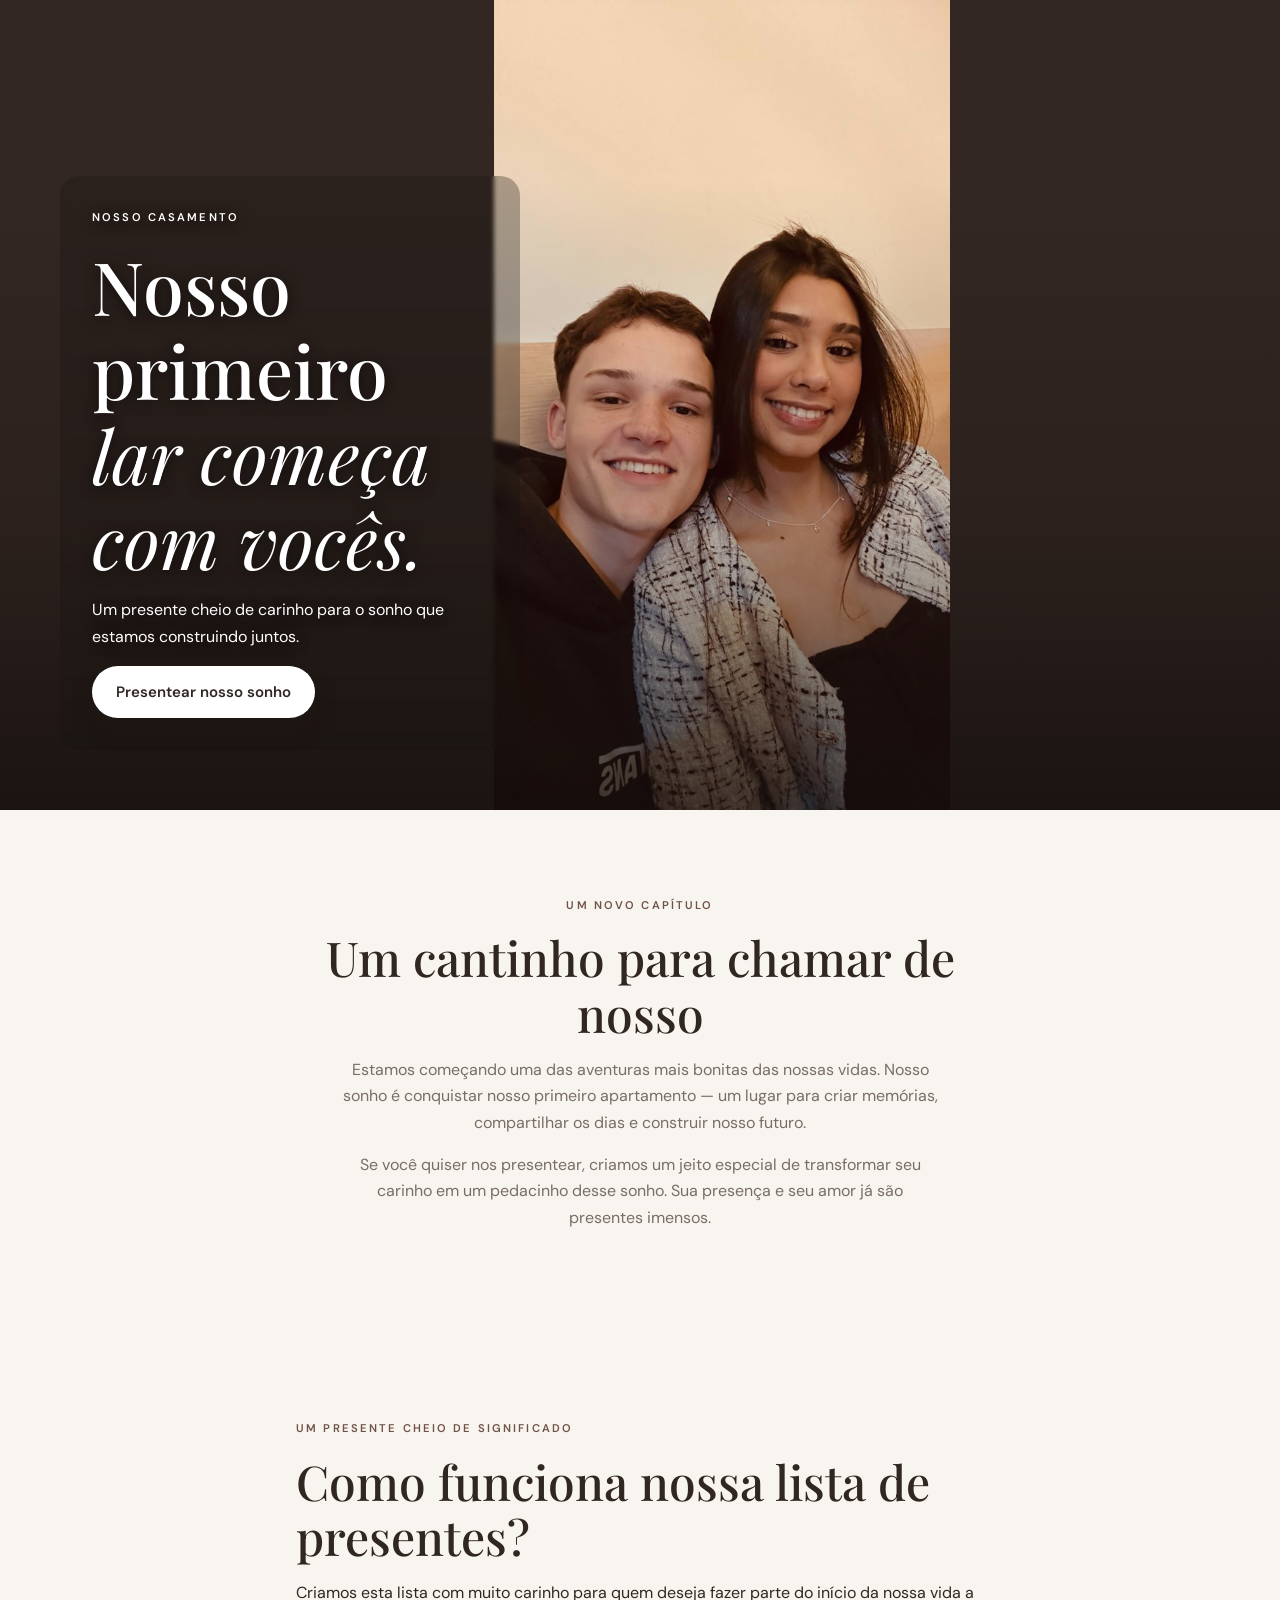
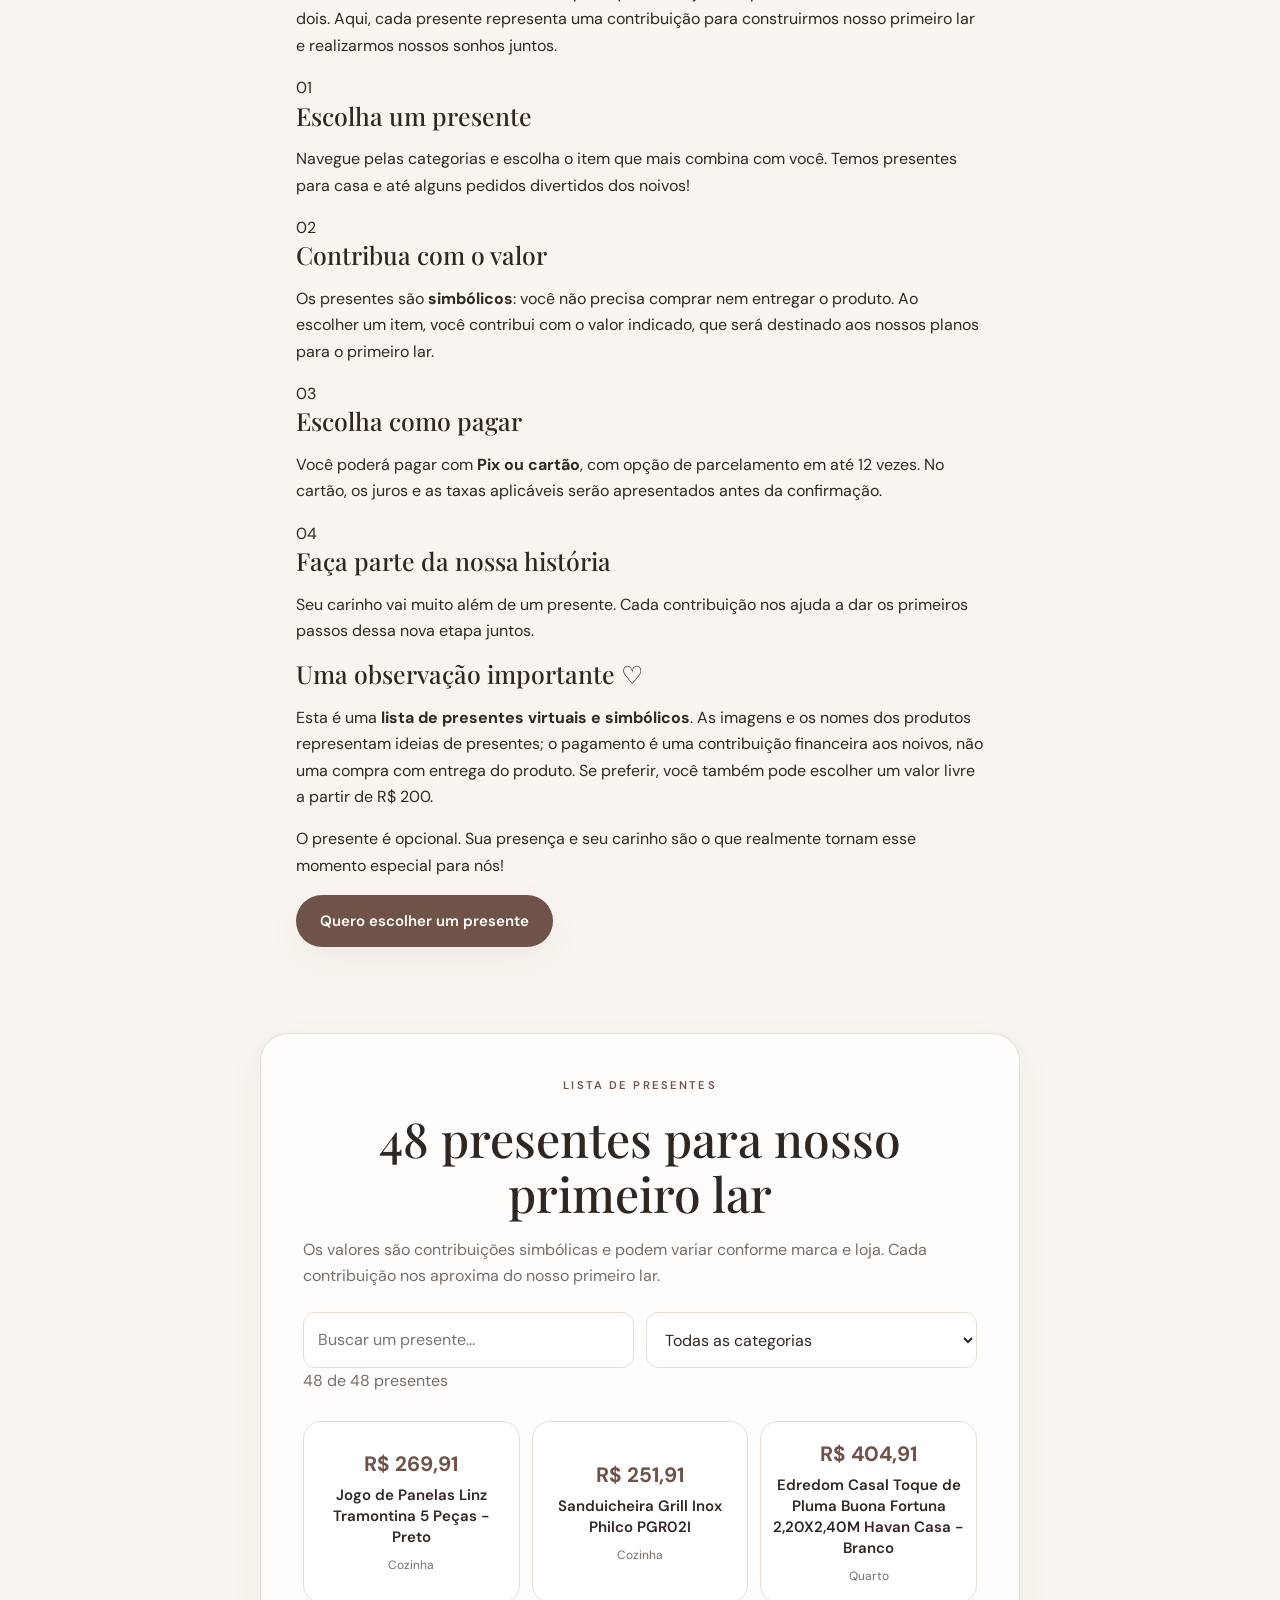
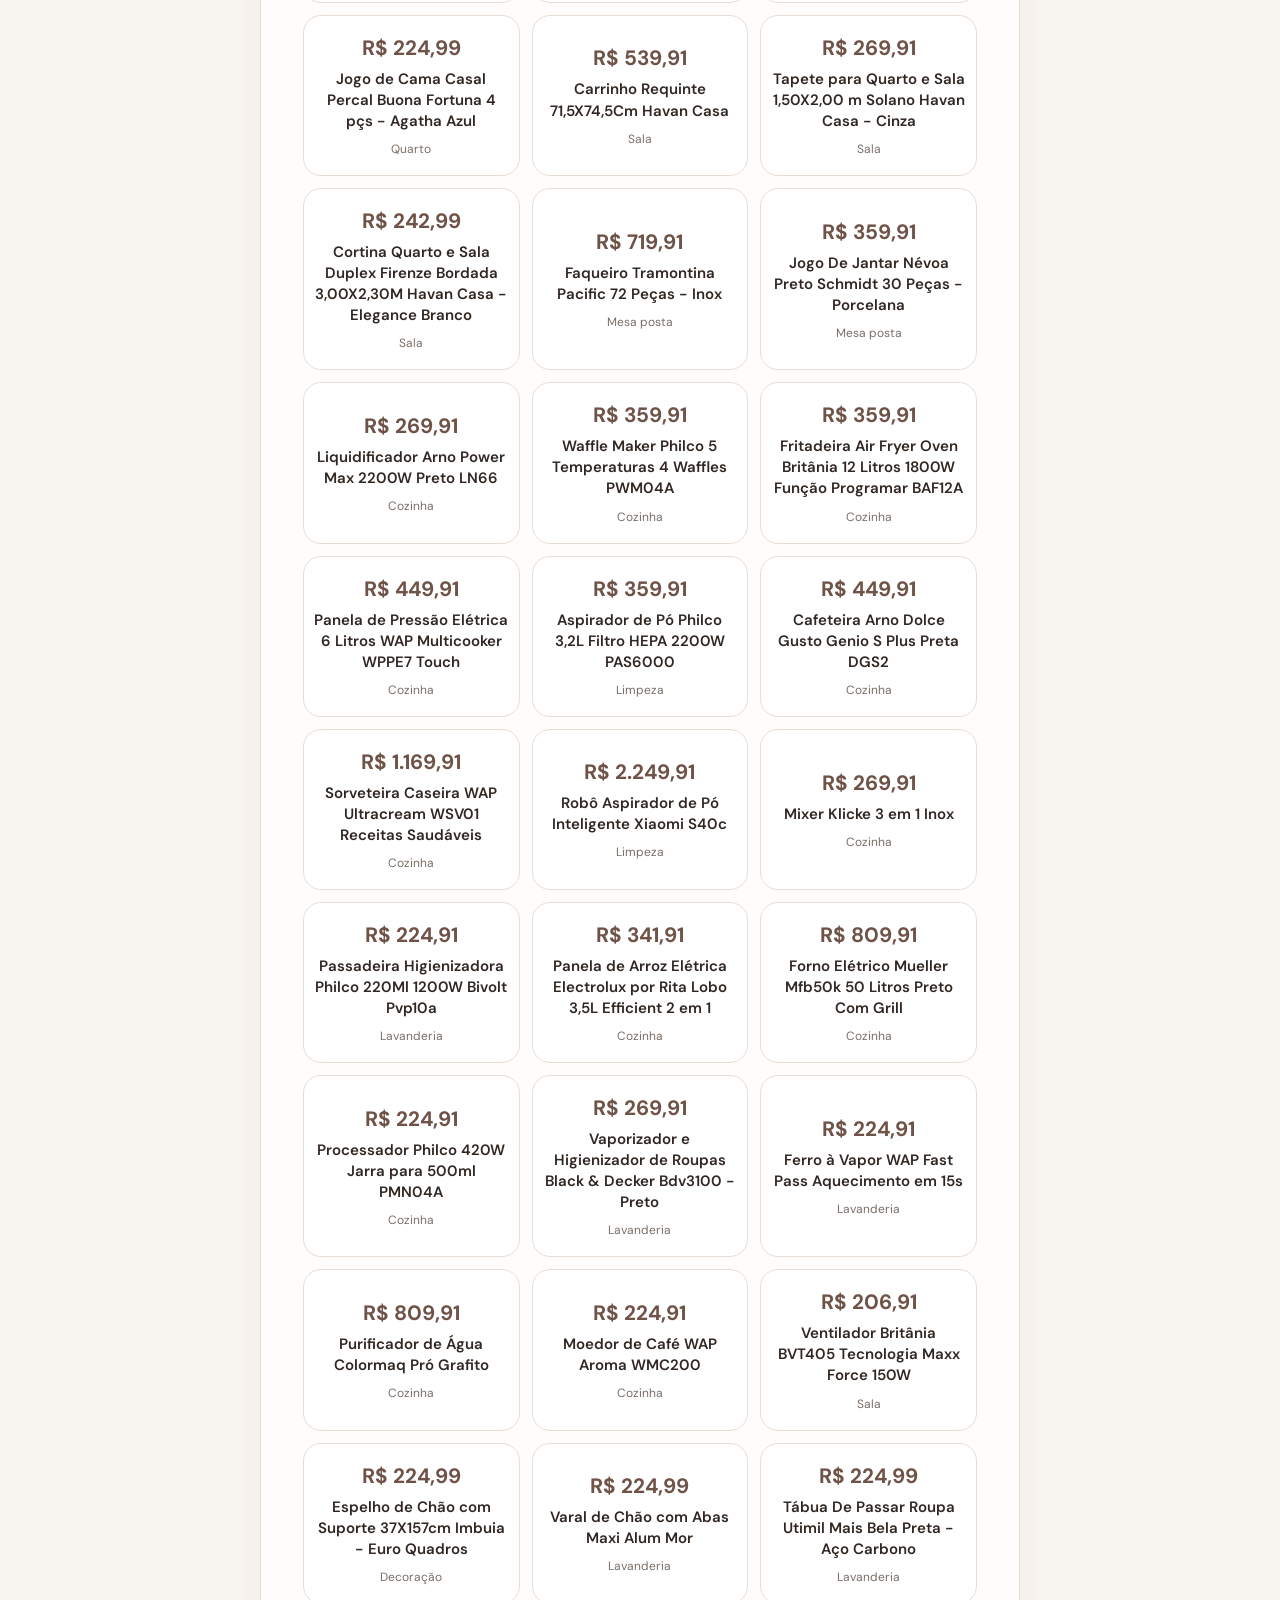
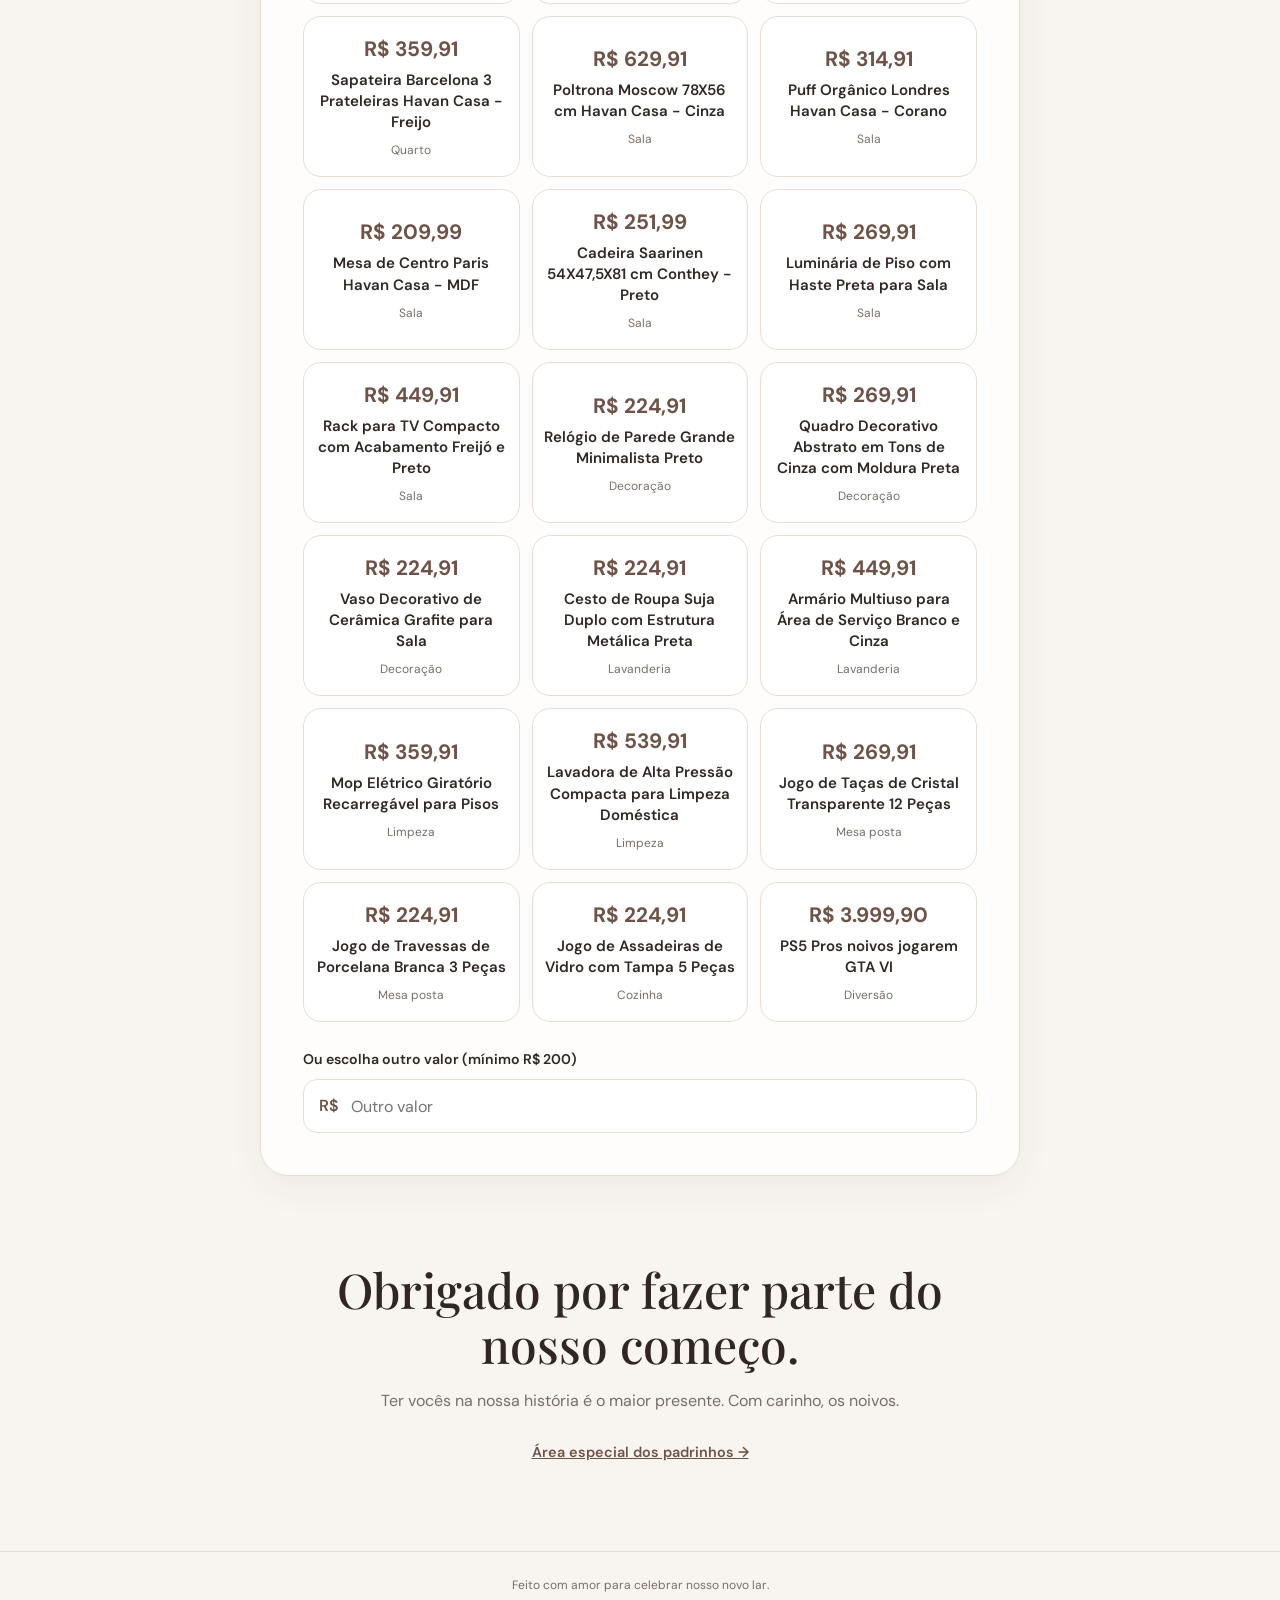
==== index.html @ 705f9b80 "Adicionar informativo explicativo e presente PS5 GTA VI" ====
<!doctype html>
<html lang="pt-BR"><head><meta charset="utf-8"><meta name="viewport" content="width=device-width,initial-scale=1"><meta name="theme-color" content="#f8f4ef"><title>Nosso primeiro lar</title><link rel="stylesheet" href="style.css?v=informativo-20261121"></head>
<body data-kind="geral">
<header class="hero"><div class="hero-photo" aria-hidden="true"></div><div class="hero-content"><p class="eyebrow">NOSSO CASAMENTO</p><h1>Nosso primeiro<br><em>lar começa com vocês.</em></h1><p>Um presente cheio de carinho para o sonho que estamos construindo juntos.</p><a class="button" href="#presentear">Presentear nosso sonho</a></div></header>
<main><section class="story section"><p class="eyebrow">UM NOVO CAPÍTULO</p><h2>Um cantinho para chamar de nosso</h2><p>Estamos começando uma das aventuras mais bonitas das nossas vidas. Nosso sonho é conquistar nosso primeiro apartamento — um lugar para criar memórias, compartilhar os dias e construir nosso futuro.</p><p>Se você quiser nos presentear, criamos um jeito especial de transformar seu carinho em um pedacinho desse sonho. Sua presença e seu amor já são presentes imensos.</p></section>
<section id="como-funciona" class="section how-section" aria-labelledby="how-title"><p class="eyebrow">UM PRESENTE CHEIO DE SIGNIFICADO</p><h2 id="how-title">Como funciona nossa lista de presentes?</h2><p class="how-lead">Criamos esta lista com muito carinho para quem deseja fazer parte do início da nossa vida a dois. Aqui, cada presente representa uma contribuição para construirmos nosso primeiro lar e realizarmos nossos sonhos juntos.</p><div class="how-steps"><article class="how-step"><span class="how-number">01</span><h3>Escolha um presente</h3><p>Navegue pelas categorias e escolha o item que mais combina com você. Temos presentes para casa e até alguns pedidos divertidos dos noivos!</p></article><article class="how-step"><span class="how-number">02</span><h3>Contribua com o valor</h3><p>Os presentes são <strong>simbólicos</strong>: você não precisa comprar nem entregar o produto. Ao escolher um item, você contribui com o valor indicado, que será destinado aos nossos planos para o primeiro lar.</p></article><article class="how-step"><span class="how-number">03</span><h3>Escolha como pagar</h3><p>Você poderá pagar com <strong>Pix ou cartão</strong>, com opção de parcelamento em até 12 vezes. No cartão, os juros e as taxas aplicáveis serão apresentados antes da confirmação.</p></article><article class="how-step"><span class="how-number">04</span><h3>Faça parte da nossa história</h3><p>Seu carinho vai muito além de um presente. Cada contribuição nos ajuda a dar os primeiros passos dessa nova etapa juntos.</p></article></div><div class="how-note"><h3>Uma observação importante ♡</h3><p>Esta é uma <strong>lista de presentes virtuais e simbólicos</strong>. As imagens e os nomes dos produtos representam ideias de presentes; o pagamento é uma contribuição financeira aos noivos, não uma compra com entrega do produto. Se preferir, você também pode escolher um valor livre a partir de R$ 200.</p><p>O presente é opcional. Sua presença e seu carinho são o que realmente tornam esse momento especial para nós!</p></div><a class="button" href="#presentear">Quero escolher um presente</a></section>
<section id="presentear" class="section gift-section"><p class="eyebrow">LISTA DE PRESENTES</p><h2>48 presentes para nosso primeiro lar</h2><p class="muted">Os valores são contribuições simbólicas e podem variar conforme marca e loja. Cada contribuição nos aproxima do nosso primeiro lar.</p><div class="gift-tools"><input id="gift-search" type="search" placeholder="Buscar um presente..." aria-label="Buscar presentes"><select id="gift-category" aria-label="Filtrar categoria"><option value="">Todas as categorias</option></select></div><p id="gift-count" class="muted"></p><div id="gift-options" class="gift-grid"></div><label class="field-label" for="custom-amount">Ou escolha outro valor (mínimo R$ 200)</label><div class="money-input"><span>R$</span><input id="custom-amount" type="number" min="200" max="100000" step="1" placeholder="Outro valor" inputmode="decimal"></div>
<div id="checkout" class="checkout hidden" tabindex="-1">
<p class="eyebrow">UM CARINHO QUE VIRA LAR</p>
<h3>Que alegria ter você com a gente!</h3>
<p>Este presente é um gesto cheio de significado para o nosso primeiro lar. Escolha a forma de pagamento que for melhor para você, com carinho e sem obrigação.</p>
<div class="checkout-summary"><span id="checkout-name">Presente escolhido</span><strong id="checkout-price"></strong></div>
<p class="field-label">Como prefere presentear?</p>
<div class="payment-choices"><button id="choose-pix" type="button" class="button">Pagar com Pix</button><button id="choose-card" type="button" class="button secondary">Cartão em até 12x</button></div>
<p class="small muted" style="margin-top:12px">Pagamento protegido pela InfinitePay. No cartão, os juros e as taxas de parcelamento ficam a cargo do convidado e são informados antes da confirmação.</p>
<p id="checkout-notice" class="error" role="status" aria-live="polite"></p>
</div></section>
<section class="closing section"><h2>Obrigado por fazer parte do nosso começo.</h2><p>Ter vocês na nossa história é o maior presente. Com carinho, os noivos.</p><a href="padrinhos.html" class="text-link">Área especial dos padrinhos →</a></section></main><footer>Feito com amor para celebrar nosso novo lar.</footer><script src="config.js"></script><script src="presentes.js?v=lista48-ps5-20261121"></script><script src="checkout-main.js?v=3"></script></body></html>
---- style.css ----
@import url('https://fonts.googleapis.com/css2?family=DM+Sans:wght@400;500;600&family=Playfair+Display:ital,wght@0,400;0,500;0,600;1,400;1,500&display=swap');
:root{--cream:#f8f4ef;--paper:#fffdfb;--beige:#e9ddd1;--rose:#c59b96;--brown:#705348;--ink:#302722;--muted:#786e67;--line:#e7ddd5;--shadow:0 12px 36px #4b33200d}*{box-sizing:border-box}html{scroll-behavior:smooth}body{margin:0;background:var(--cream);color:var(--ink);font-family:'DM Sans',sans-serif;line-height:1.65}h1,h2,h3{font-family:'Playfair Display',serif;font-weight:500;line-height:1.15;margin:0 0 16px}h1{font-size:clamp(2.6rem,11vw,4.6rem)}h1 em{color:var(--brown);font-weight:400}h2{font-size:clamp(2rem,8vw,3rem)}h3{font-size:1.55rem}p{margin:0 0 16px}.hero{min-height:92svh;position:relative;display:flex;align-items:flex-end;padding:34px 24px 54px;overflow:hidden;background:linear-gradient(180deg,#5d4a3c18 0%,#3c2c248c 100%),url('casal.jpeg?v=2427bed98a74') center/cover no-repeat}.hero-photo{position:absolute;inset:0;background:linear-gradient(0deg,#f8f4ef 0%,#f8f4ef00 56%);pointer-events:none}.hero-content{position:relative;max-width:650px;margin:auto 0 0;z-index:1}.hero-content>p:not(.eyebrow){max-width:420px;color:#54483f}.eyebrow{font-size:.7rem;letter-spacing:.19em;font-weight:600;color:var(--brown);margin-bottom:16px}.button{display:inline-flex;align-items:center;justify-content:center;border:0;border-radius:999px;background:var(--brown);color:white;text-decoration:none;font:600 .94rem 'DM Sans',sans-serif;padding:15px 24px;min-height:52px;cursor:pointer;box-shadow:var(--shadow);transition:transform .18s,opacity .18s}.button:active{transform:scale(.98)}.button.secondary{background:var(--beige);color:var(--ink)}.button.full{width:100%;margin-top:12px}.section{padding:62px 24px;max-width:760px;margin:0 auto}.story{text-align:center}.story p:not(.eyebrow){color:var(--muted);max-width:600px;margin:0 auto 16px}.gift-section{background:var(--paper);border:1px solid var(--line);border-radius:28px;margin:0 14px;padding:32px 20px;box-shadow:var(--shadow)}.gift-section h2,.gift-section>.eyebrow{text-align:center}.muted{color:var(--muted)}.gift-grid{display:grid;grid-template-columns:repeat(2,minmax(0,1fr));gap:12px;margin:26px 0}.gift-option{border:1px solid var(--line);background:#fff;border-radius:18px;padding:18px 10px;text-align:center;cursor:pointer;min-height:104px;color:var(--ink);font-family:inherit}.gift-option strong{display:block;font-size:1.3rem;color:var(--brown)}.gift-option span{font-size:.75rem;color:var(--muted)}.gift-option.selected{border:2px solid var(--brown);background:#f6eee8;box-shadow:0 0 0 3px #70534812}.field-label{display:block;font-size:.88rem;font-weight:600;margin:18px 0 8px}.money-input{display:flex;align-items:center;gap:10px;border:1px solid var(--line);background:#fff;border-radius:14px;padding:0 15px;height:54px}.money-input span{color:var(--brown);font-weight:600}.money-input input{border:0;outline:0;width:100%;font:1rem 'DM Sans';background:transparent;color:var(--ink)}input,textarea{font:inherit}.form-grid{margin-top:14px}.form-grid input,.form-grid textarea{display:block;width:100%;margin-top:8px;padding:14px;border:1px solid var(--line);border-radius:13px;background:#fff;color:var(--ink);font:400 .95rem 'DM Sans';resize:vertical}.error{color:#a33;margin-top:8px}.pix-panel{margin-top:24px;padding:22px 16px;border-radius:20px;background:var(--cream);text-align:center;border:1px solid var(--line)}.pix-panel textarea{width:100%;padding:12px;border:1px solid var(--line);border-radius:10px;background:white;font-size:.75rem;word-break:break-all}.qr{display:flex;justify-content:center;margin:18px auto;background:white;padding:12px;width:max-content;max-width:100%;border-radius:12px}.qr img,.qr canvas{max-width:100%;height:auto}.small{font-size:.78rem}.text-button,.text-link{border:0;background:none;color:var(--brown);text-decoration:underline;font:600 .9rem 'DM Sans';cursor:pointer;display:inline-block;margin-top:12px}.closing{text-align:center}.closing p{color:var(--muted)}footer{text-align:center;padding:24px;color:var(--muted);font-size:.75rem;border-top:1px solid var(--line)}.hidden{display:none!important}.godparents{background-image:linear-gradient(180deg,#5d4a3c18 0%,#3c2c248c 100%),url('casal.jpeg?v=2427bed98a74')}.admin-body{min-height:100vh}.admin-wrap{max-width:760px;margin:auto;padding:28px 20px}.admin-wrap h1{font-size:2.6rem}.admin-stats{display:grid;grid-template-columns:1fr 1fr;gap:12px;margin:24px 0}.admin-stats article{background:white;border:1px solid var(--line);border-radius:16px;padding:18px}.admin-stats span{display:block;font-size:.8rem;color:var(--muted)}.admin-stats strong{font-size:1.4rem}.records{margin-top:24px}.record{background:white;border:1px solid var(--line);padding:16px;border-radius:14px;margin-bottom:10px}.record strong{display:block}.danger{background:#9b4d48}.admin-wrap .button{margin:4px 0}@media(min-width:700px){.hero{min-height:720px;padding:60px}.section{padding:86px 36px}.gift-section{margin:0 auto;padding:42px}.gift-grid{grid-template-columns:repeat(3,minmax(0,1fr))}}
.gift-tools{display:grid;grid-template-columns:1fr 1fr;gap:12px;margin-top:22px}.gift-tools input,.gift-tools select{width:100%;min-width:0;padding:14px;border:1px solid var(--line);border-radius:12px;background:#fff;color:var(--ink);font:inherit}.gift-option .gift-name{font-weight:600;font-size:.94rem;line-height:1.4;display:block;color:var(--ink);margin:8px 0}.gift-option .gift-category{font-size:.75rem;color:var(--muted)}@media(max-width:520px){.gift-tools{grid-template-columns:1fr}}

.checkout{margin:28px 0;padding:26px 20px;border:1px solid var(--line);border-radius:22px;background:linear-gradient(145deg,#f8f1ea,#fffdfb);box-shadow:var(--shadow);scroll-margin-top:20px}.checkout h3{margin-bottom:12px}.checkout>p:not(.eyebrow){color:var(--muted)}.checkout-summary{display:flex;justify-content:space-between;align-items:center;gap:14px;background:#fff;padding:16px;border:1px solid var(--line);border-radius:14px;margin:18px 0}.checkout-summary span{font-weight:600}.checkout-summary strong{color:var(--brown);white-space:nowrap;font-size:1.25rem}.payment-choices{display:grid;grid-template-columns:1fr 1fr;gap:10px}.payment-choices .button{padding:12px 10px;font-size:.85rem}.checkout .field-label{margin-top:12px}@media(max-width:480px){.payment-choices{grid-template-columns:1fr}.checkout-summary{align-items:flex-start;flex-direction:column;gap:4px}}

.hero{background-image:linear-gradient(90deg,rgba(20,15,12,.80),rgba(20,15,12,.38)),url('casal.jpeg?v=2427bed98a74')}.hero .hero-content{background:rgba(20,15,12,.38);padding:24px;border-radius:20px}.hero .hero-content h1,.hero .hero-content h1 em,.hero .hero-content .eyebrow,.hero .hero-content>p{color:white!important;text-shadow:0 2px 12px rgba(0,0,0,.7)}.hero .hero-content .button{background:#fff;color:#302722}.gift-option.fun-gift{background:#fff7ed;border:1px dashed #aa8068}

/* Foto atualizada: enquadramento responsivo, com texto sempre legível */
.hero{background-image:linear-gradient(90deg,rgba(24,18,16,.72) 0%,rgba(24,18,16,.40) 58%,rgba(24,18,16,.18) 100%),url('casal.jpeg?v=2427bed98a74');background-position:center center,center 38%;background-size:cover;min-height:min(92svh,900px)}
.hero .hero-content{max-width:620px;background:rgba(26,20,17,.30);padding:clamp(18px,3vw,32px);border-radius:20px;backdrop-filter:blur(2px);-webkit-backdrop-filter:blur(2px)}
.hero .hero-content h1,.hero .hero-content h1 em,.hero .hero-content .eyebrow,.hero .hero-content>p{color:#fff!important;text-shadow:0 2px 14px rgba(0,0,0,.65)}
@media(max-width:700px){.hero{min-height:85svh;background-image:linear-gradient(0deg,rgba(20,15,13,.88) 0%,rgba(20,15,13,.43) 48%,rgba(20,15,13,.12) 100%),url('casal.jpeg?v=2427bed98a74');background-position:center center,center 30%;padding:24px 18px 38px}.hero .hero-content{padding:18px;background:rgba(20,15,13,.26)}.hero h1{font-size:clamp(2.25rem,10vw,3.6rem)}}
@media(prefers-reduced-motion:reduce){html{scroll-behavior:auto}}

/* Enquadramento otimizado para retrato vertical 720x1280 */
.hero{background-image:linear-gradient(90deg,rgba(20,15,13,.76),rgba(20,15,13,.13)),url('casal.jpeg?v=foto-nova-20261024');background-position:center,50% 38%;background-size:cover;background-repeat:no-repeat}
.hero .hero-content{max-width:590px}
@media(min-width:950px){.hero{background-position:center,50% 34%;min-height:780px}}
@media(max-width:699px){.hero{background-image:linear-gradient(to top,rgba(17,13,11,.86) 0%,rgba(17,13,11,.3) 52%,rgba(17,13,11,.04) 100%),url('casal.jpeg?v=foto-nova-20261024');background-position:center,50% 38%;min-height:92svh;align-items:flex-end}.hero .hero-content{margin-bottom:0;background:rgba(20,15,13,.12)}}

/* Sem zoom: mostrar a foto inteira, preservando o casal no centro. */
.hero{position:relative;isolation:isolate;background:#352824!important;min-height:min(90svh,860px)}
.hero::before{content:"";position:absolute;inset:0;background-image:url('casal.jpeg?v=retrato-sem-zoom-2');background-repeat:no-repeat;background-size:contain;background-position:center center;z-index:0}
.hero .hero-photo{z-index:1;background:linear-gradient(0deg,rgba(20,14,12,.78) 0%,rgba(20,14,12,.28) 36%,rgba(20,14,12,.04) 78%)}
.hero .hero-content{z-index:2;position:relative}
@media(min-width:900px){.hero .hero-content{margin:0 auto 0 0;max-width:460px}.hero::before{background-position:60% center}}
@media(max-width:699px){.hero{min-height:88svh;padding-bottom:30px}.hero::before{background-size:contain;background-position:center center}.hero .hero-content{max-width:100%}}

/* Prioridade: acesso pelo celular, sem ampliar a foto vertical */
@media(max-width:699px){
  .hero{min-height:100svh;padding:20px 16px max(30px,env(safe-area-inset-bottom));align-items:flex-end}
  .hero::before{background-size:contain;background-position:center center}
  .hero .hero-content{width:100%;padding:18px 16px;max-width:100%;background:rgba(24,17,15,.48);backdrop-filter:blur(2px);-webkit-backdrop-filter:blur(2px)}
  .hero h1{font-size:clamp(2.1rem,9vw,3.15rem);line-height:1.12}
  .hero .button{width:100%;min-height:54px}
  .gift-section{margin:0 10px;padding:28px 14px;border-radius:20px}
  .gift-grid{gap:10px}
  .gift-option{min-height:112px;padding:16px 9px}
  .gift-option strong{font-size:1.12rem}
  .gift-tools input,.gift-tools select,.form-grid input,.form-grid textarea{font-size:16px}
  .payment-choices .button,.button.full{min-height:54px}
  .checkout{padding:22px 16px}
}

/* Ajuste fino da foto no celular: subir o retrato sem ampliar. */
@media(max-width:699px){.hero::before{background-position:center calc(50% - 65px)}}
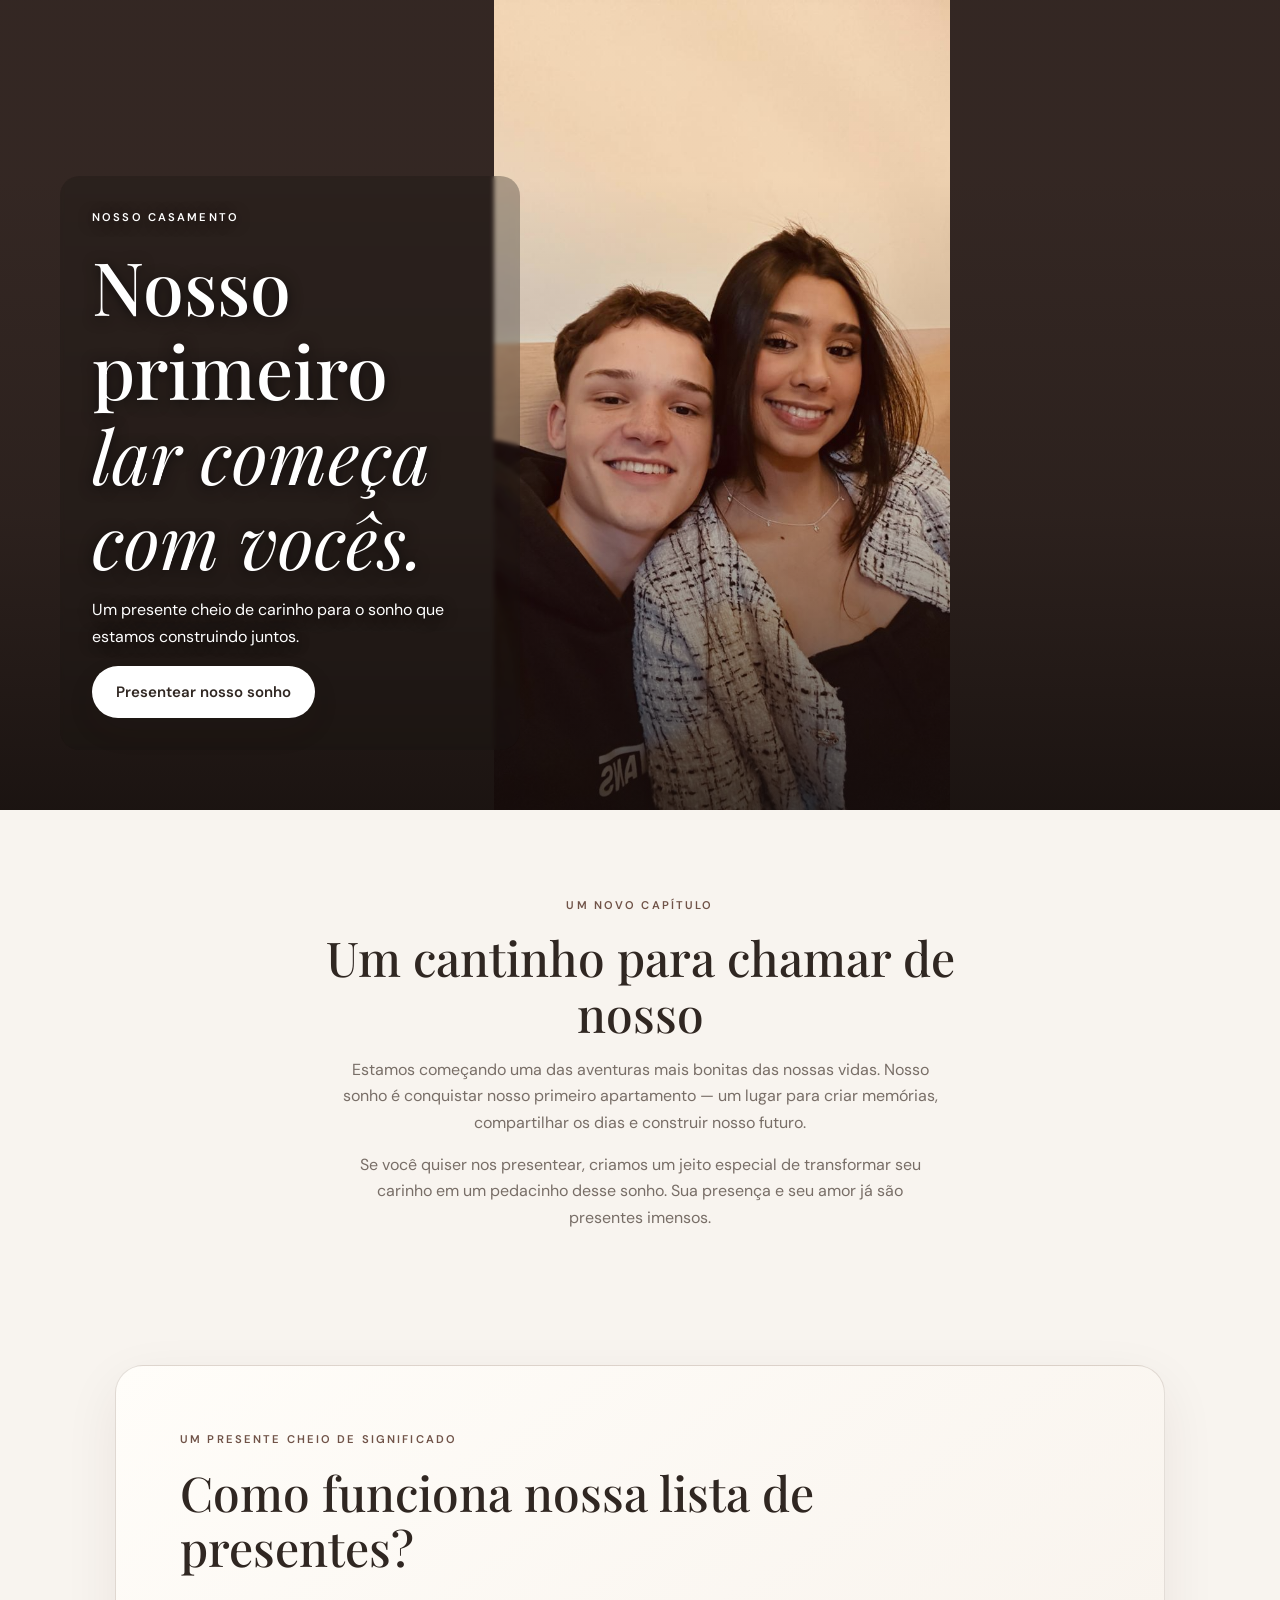
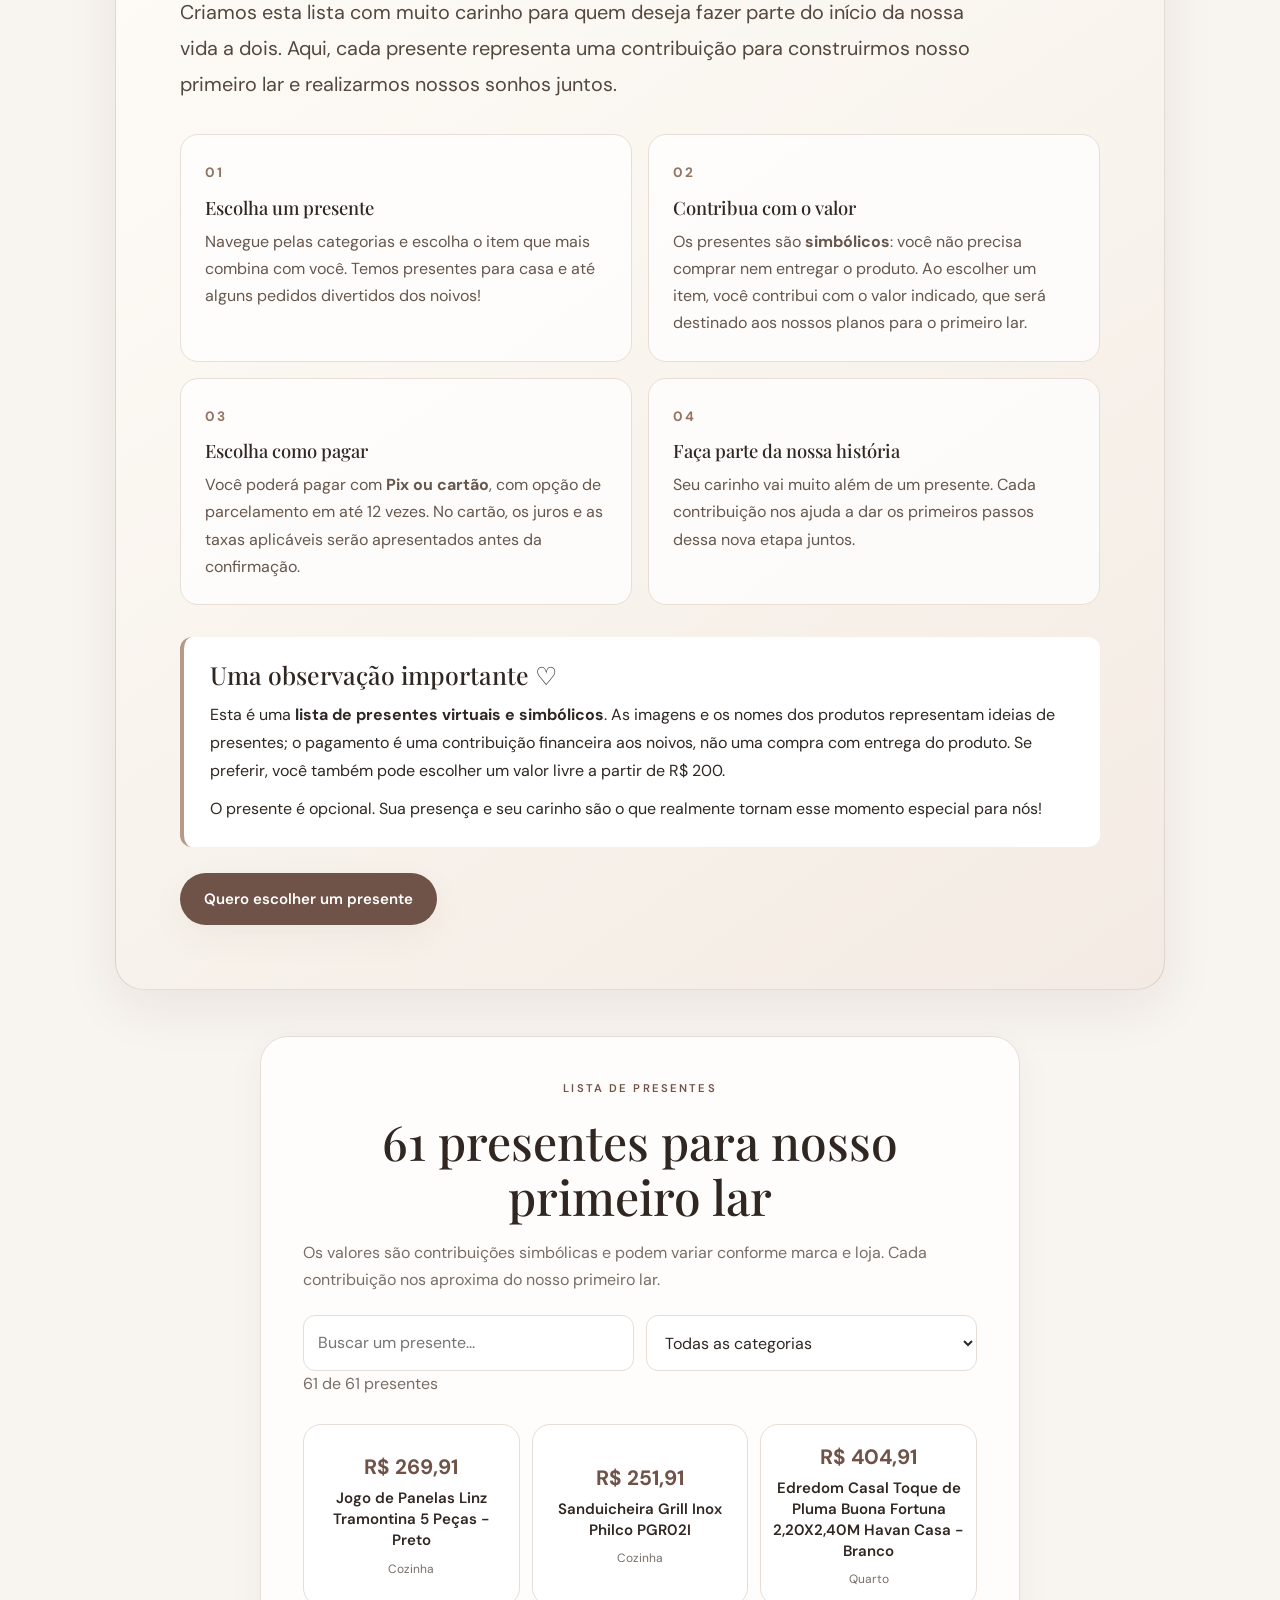
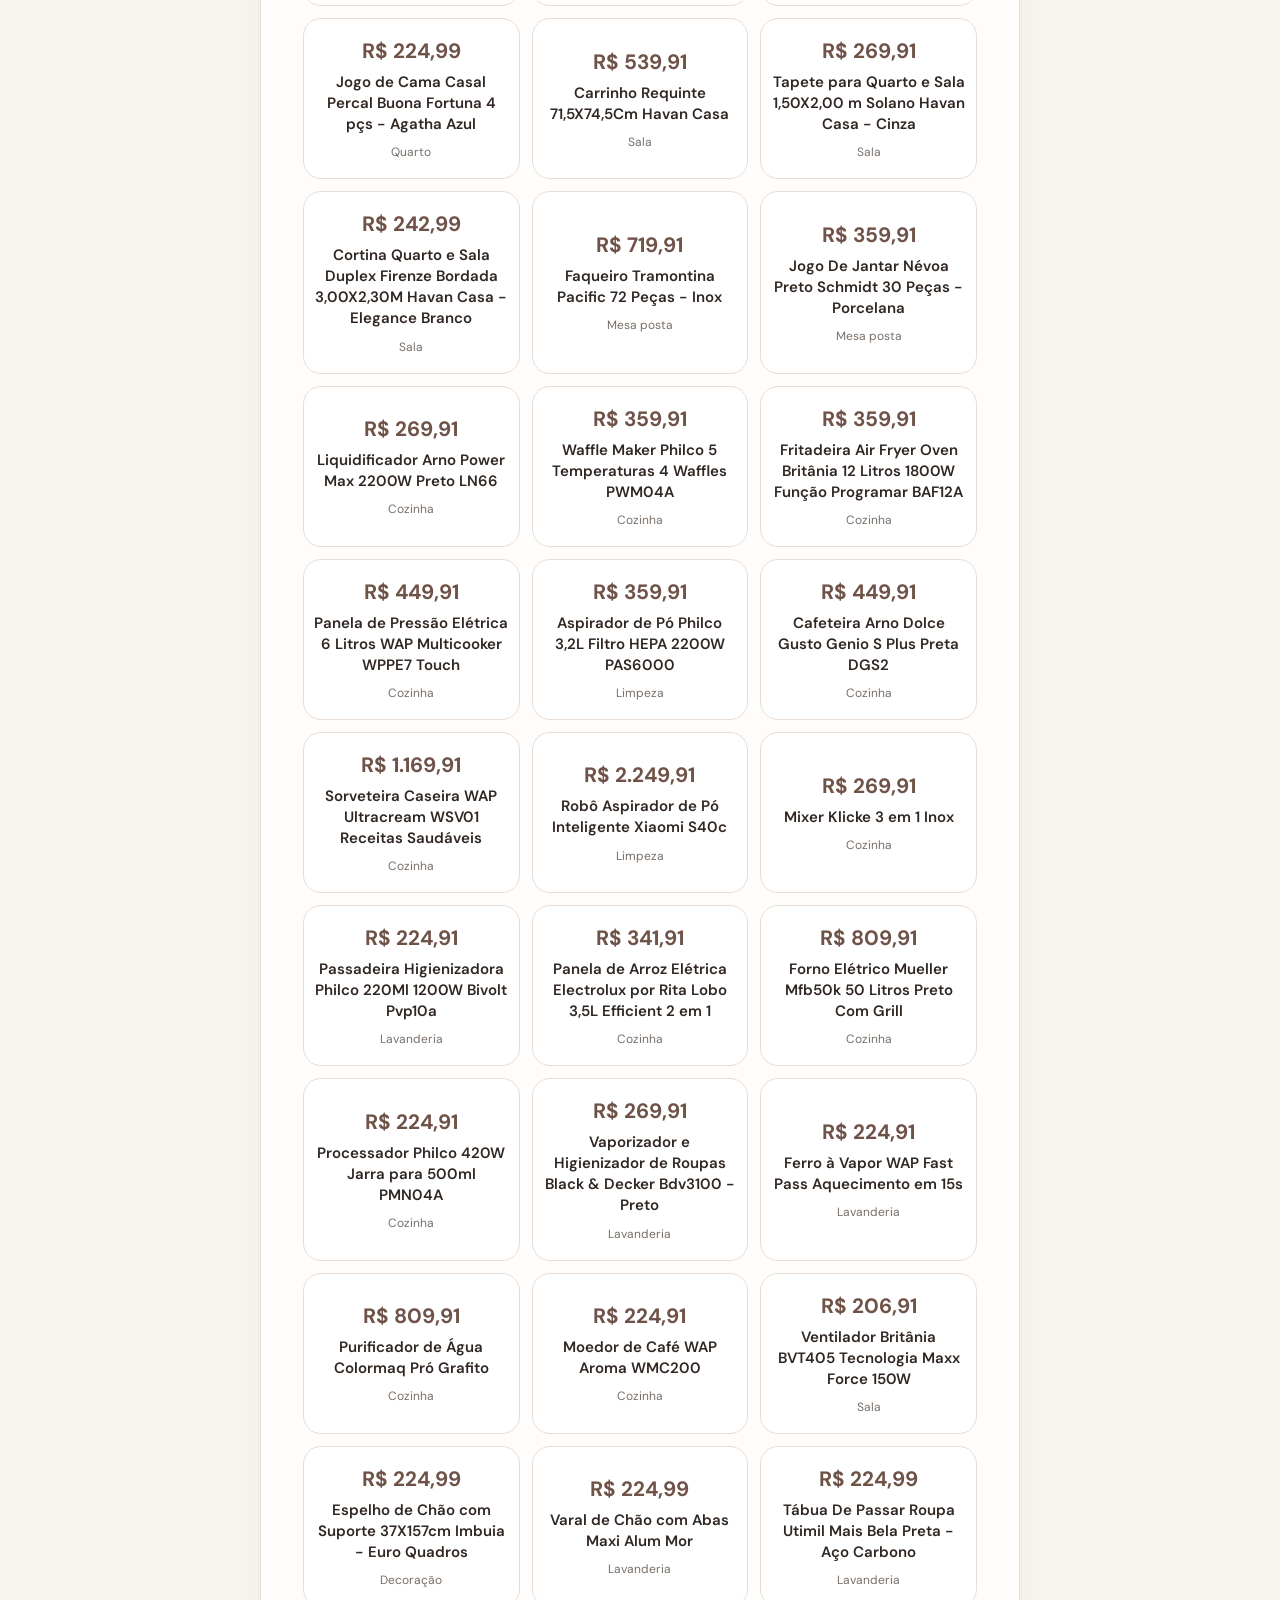
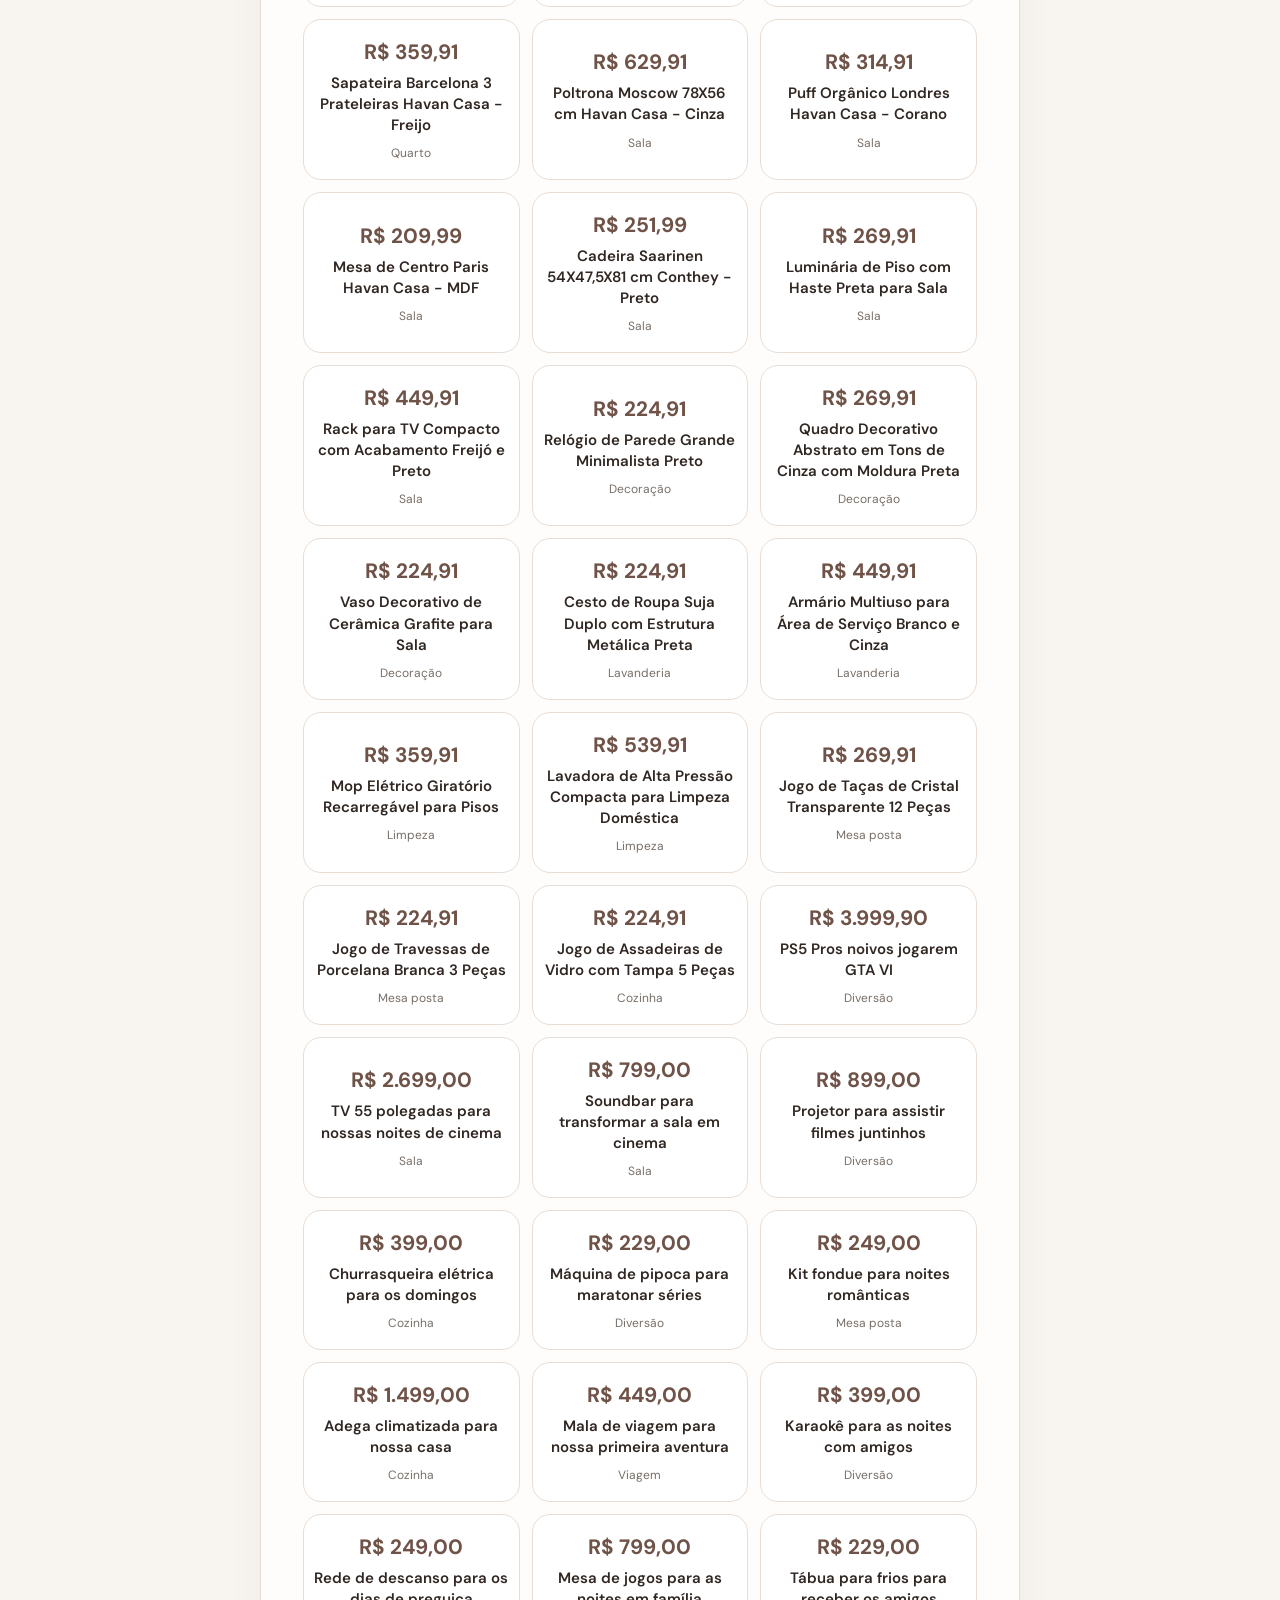
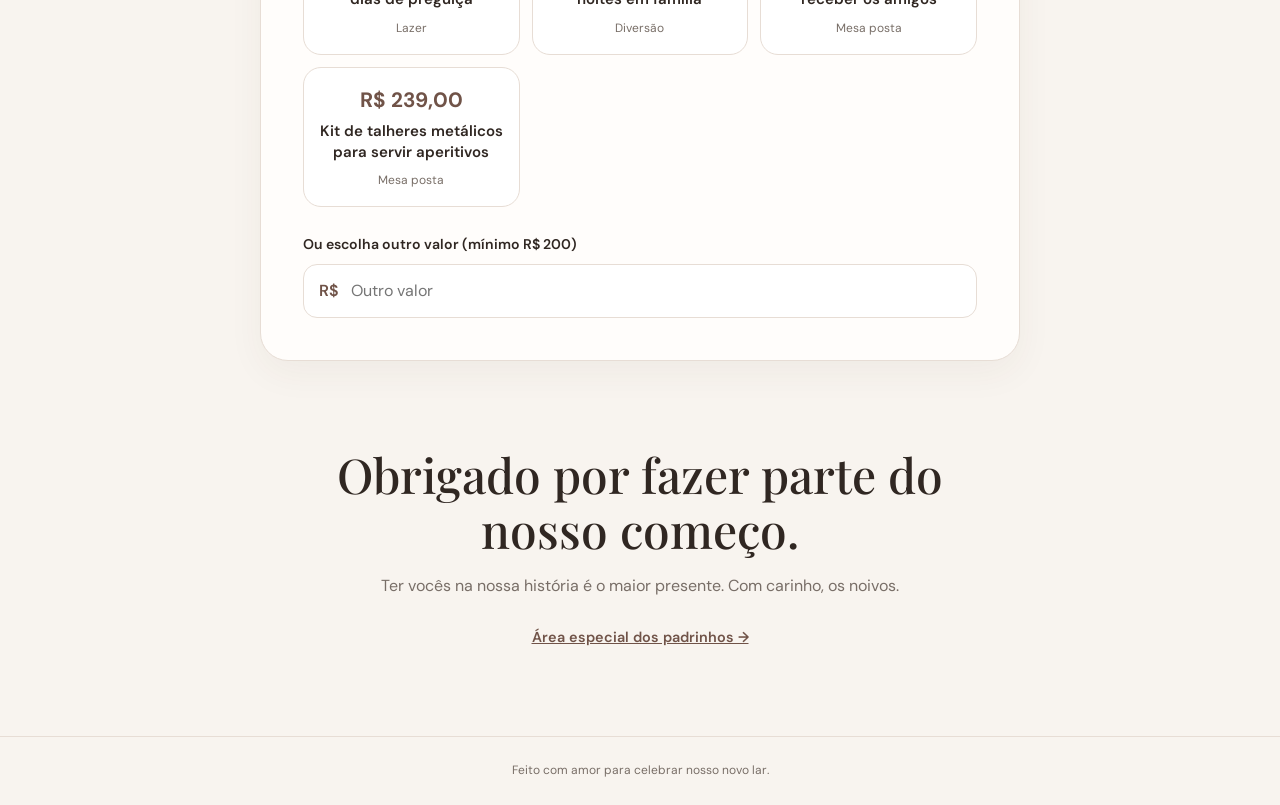
==== commit 34e36df3: "Adicionar presentes divertidos e tábua frios adega e talheres, sem itens rejeitados" ====
--- a/index.html
+++ b/index.html
@@ -4,7 +4,7 @@
 <header class="hero"><div class="hero-photo" aria-hidden="true"></div><div class="hero-content"><p class="eyebrow">NOSSO CASAMENTO</p><h1>Nosso primeiro<br><em>lar começa com vocês.</em></h1><p>Um presente cheio de carinho para o sonho que estamos construindo juntos.</p><a class="button" href="#presentear">Presentear nosso sonho</a></div></header>
 <main><section class="story section"><p class="eyebrow">UM NOVO CAPÍTULO</p><h2>Um cantinho para chamar de nosso</h2><p>Estamos começando uma das aventuras mais bonitas das nossas vidas. Nosso sonho é conquistar nosso primeiro apartamento — um lugar para criar memórias, compartilhar os dias e construir nosso futuro.</p><p>Se você quiser nos presentear, criamos um jeito especial de transformar seu carinho em um pedacinho desse sonho. Sua presença e seu amor já são presentes imensos.</p></section>
 <section id="como-funciona" class="section how-section" aria-labelledby="how-title"><p class="eyebrow">UM PRESENTE CHEIO DE SIGNIFICADO</p><h2 id="how-title">Como funciona nossa lista de presentes?</h2><p class="how-lead">Criamos esta lista com muito carinho para quem deseja fazer parte do início da nossa vida a dois. Aqui, cada presente representa uma contribuição para construirmos nosso primeiro lar e realizarmos nossos sonhos juntos.</p><div class="how-steps"><article class="how-step"><span class="how-number">01</span><h3>Escolha um presente</h3><p>Navegue pelas categorias e escolha o item que mais combina com você. Temos presentes para casa e até alguns pedidos divertidos dos noivos!</p></article><article class="how-step"><span class="how-number">02</span><h3>Contribua com o valor</h3><p>Os presentes são <strong>simbólicos</strong>: você não precisa comprar nem entregar o produto. Ao escolher um item, você contribui com o valor indicado, que será destinado aos nossos planos para o primeiro lar.</p></article><article class="how-step"><span class="how-number">03</span><h3>Escolha como pagar</h3><p>Você poderá pagar com <strong>Pix ou cartão</strong>, com opção de parcelamento em até 12 vezes. No cartão, os juros e as taxas aplicáveis serão apresentados antes da confirmação.</p></article><article class="how-step"><span class="how-number">04</span><h3>Faça parte da nossa história</h3><p>Seu carinho vai muito além de um presente. Cada contribuição nos ajuda a dar os primeiros passos dessa nova etapa juntos.</p></article></div><div class="how-note"><h3>Uma observação importante ♡</h3><p>Esta é uma <strong>lista de presentes virtuais e simbólicos</strong>. As imagens e os nomes dos produtos representam ideias de presentes; o pagamento é uma contribuição financeira aos noivos, não uma compra com entrega do produto. Se preferir, você também pode escolher um valor livre a partir de R$ 200.</p><p>O presente é opcional. Sua presença e seu carinho são o que realmente tornam esse momento especial para nós!</p></div><a class="button" href="#presentear">Quero escolher um presente</a></section>
-<section id="presentear" class="section gift-section"><p class="eyebrow">LISTA DE PRESENTES</p><h2>48 presentes para nosso primeiro lar</h2><p class="muted">Os valores são contribuições simbólicas e podem variar conforme marca e loja. Cada contribuição nos aproxima do nosso primeiro lar.</p><div class="gift-tools"><input id="gift-search" type="search" placeholder="Buscar um presente..." aria-label="Buscar presentes"><select id="gift-category" aria-label="Filtrar categoria"><option value="">Todas as categorias</option></select></div><p id="gift-count" class="muted"></p><div id="gift-options" class="gift-grid"></div><label class="field-label" for="custom-amount">Ou escolha outro valor (mínimo R$ 200)</label><div class="money-input"><span>R$</span><input id="custom-amount" type="number" min="200" max="100000" step="1" placeholder="Outro valor" inputmode="decimal"></div>
+<section id="presentear" class="section gift-section"><p class="eyebrow">LISTA DE PRESENTES</p><h2>61 presentes para nosso primeiro lar</h2><p class="muted">Os valores são contribuições simbólicas e podem variar conforme marca e loja. Cada contribuição nos aproxima do nosso primeiro lar.</p><div class="gift-tools"><input id="gift-search" type="search" placeholder="Buscar um presente..." aria-label="Buscar presentes"><select id="gift-category" aria-label="Filtrar categoria"><option value="">Todas as categorias</option></select></div><p id="gift-count" class="muted"></p><div id="gift-options" class="gift-grid"></div><label class="field-label" for="custom-amount">Ou escolha outro valor (mínimo R$ 200)</label><div class="money-input"><span>R$</span><input id="custom-amount" type="number" min="200" max="100000" step="1" placeholder="Outro valor" inputmode="decimal"></div>
 <div id="checkout" class="checkout hidden" tabindex="-1">
 <p class="eyebrow">UM CARINHO QUE VIRA LAR</p>
 <h3>Que alegria ter você com a gente!</h3>
@@ -15,4 +15,4 @@
 <p class="small muted" style="margin-top:12px">Pagamento protegido pela InfinitePay. No cartão, os juros e as taxas de parcelamento ficam a cargo do convidado e são informados antes da confirmação.</p>
 <p id="checkout-notice" class="error" role="status" aria-live="polite"></p>
 </div></section>
-<section class="closing section"><h2>Obrigado por fazer parte do nosso começo.</h2><p>Ter vocês na nossa história é o maior presente. Com carinho, os noivos.</p><a href="padrinhos.html" class="text-link">Área especial dos padrinhos →</a></section></main><footer>Feito com amor para celebrar nosso novo lar.</footer><script src="config.js"></script><script src="presentes.js?v=lista48-ps5-20261121"></script><script src="checkout-main.js?v=3"></script></body></html>+<section class="closing section"><h2>Obrigado por fazer parte do nosso começo.</h2><p>Ter vocês na nossa história é o maior presente. Com carinho, os noivos.</p><a href="padrinhos.html" class="text-link">Área especial dos padrinhos →</a></section></main><footer>Feito com amor para celebrar nosso novo lar.</footer><script src="config.js"></script><script src="presentes.js?v=lista61-presentes-diversos-20261121"></script><script src="checkout-main.js?v=3"></script></body></html>
--- a/style.css
+++ b/style.css
@@ -45,3 +45,18 @@
 
 /* Ajuste fino da foto no celular: subir o retrato sem ampliar. */
 @media(max-width:699px){.hero::before{background-position:center calc(50% - 65px)}}
+
+/* Informativo de presentes virtuais: destaque editorial e responsivo */
+.how-section{max-width:1050px;margin:32px auto 46px;padding:clamp(28px,5vw,64px);border:1px solid rgba(106,83,72,.18);border-radius:28px;background:linear-gradient(145deg,#fffdf9,#f3ebe3);box-shadow:0 18px 55px rgba(50,33,24,.07)}
+.how-section h2{max-width:740px;margin:12px 0 20px;line-height:1.15}
+.how-lead{max-width:790px;font-size:clamp(1.05rem,2.4vw,1.24rem);line-height:1.8;color:#54473f}
+.how-steps{display:grid;grid-template-columns:repeat(2,minmax(0,1fr));gap:16px;margin:32px 0}
+.how-step{padding:24px;border:1px solid #e9ded5;border-radius:18px;background:rgba(255,255,255,.76)}
+.how-number{display:inline-block;margin-bottom:12px;color:#947462;font-size:.85rem;font-weight:700;letter-spacing:.13em}
+.how-step h3{margin:0 0 10px;font-size:1.15rem}
+.how-step p{margin:0;line-height:1.7;color:#66564b}
+.how-note{padding:24px 26px;margin:0 0 26px;border-left:4px solid #b69a86;border-radius:12px;background:#fff}
+.how-note h3{margin:0 0 12px}
+.how-note p{line-height:1.75;margin:0 0 10px}
+.how-note p:last-child{margin-bottom:0}
+@media(max-width:699px){.how-section{margin:18px 10px 28px;padding:26px 18px;border-radius:20px}.how-steps{grid-template-columns:1fr;gap:12px;margin:24px 0}.how-step{padding:20px}.how-note{padding:20px}.how-section>.button{display:block;text-align:center}}
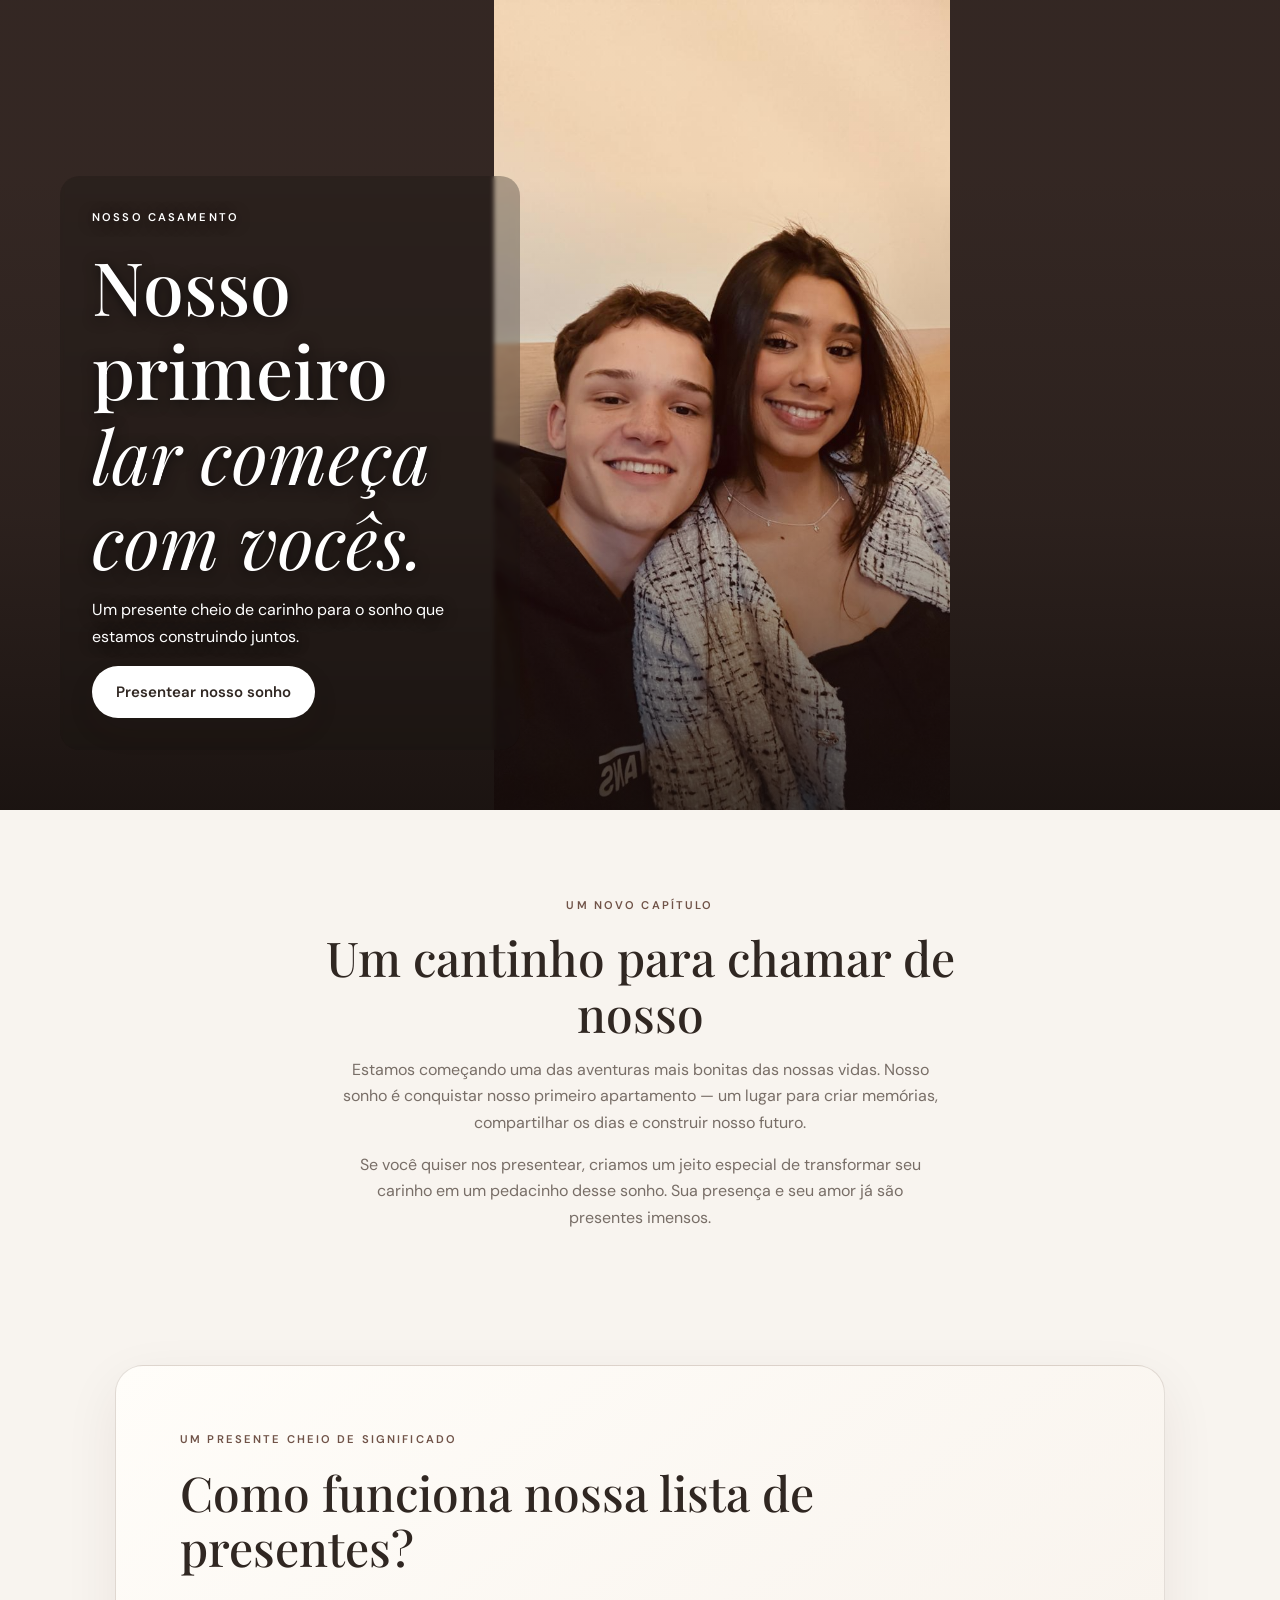
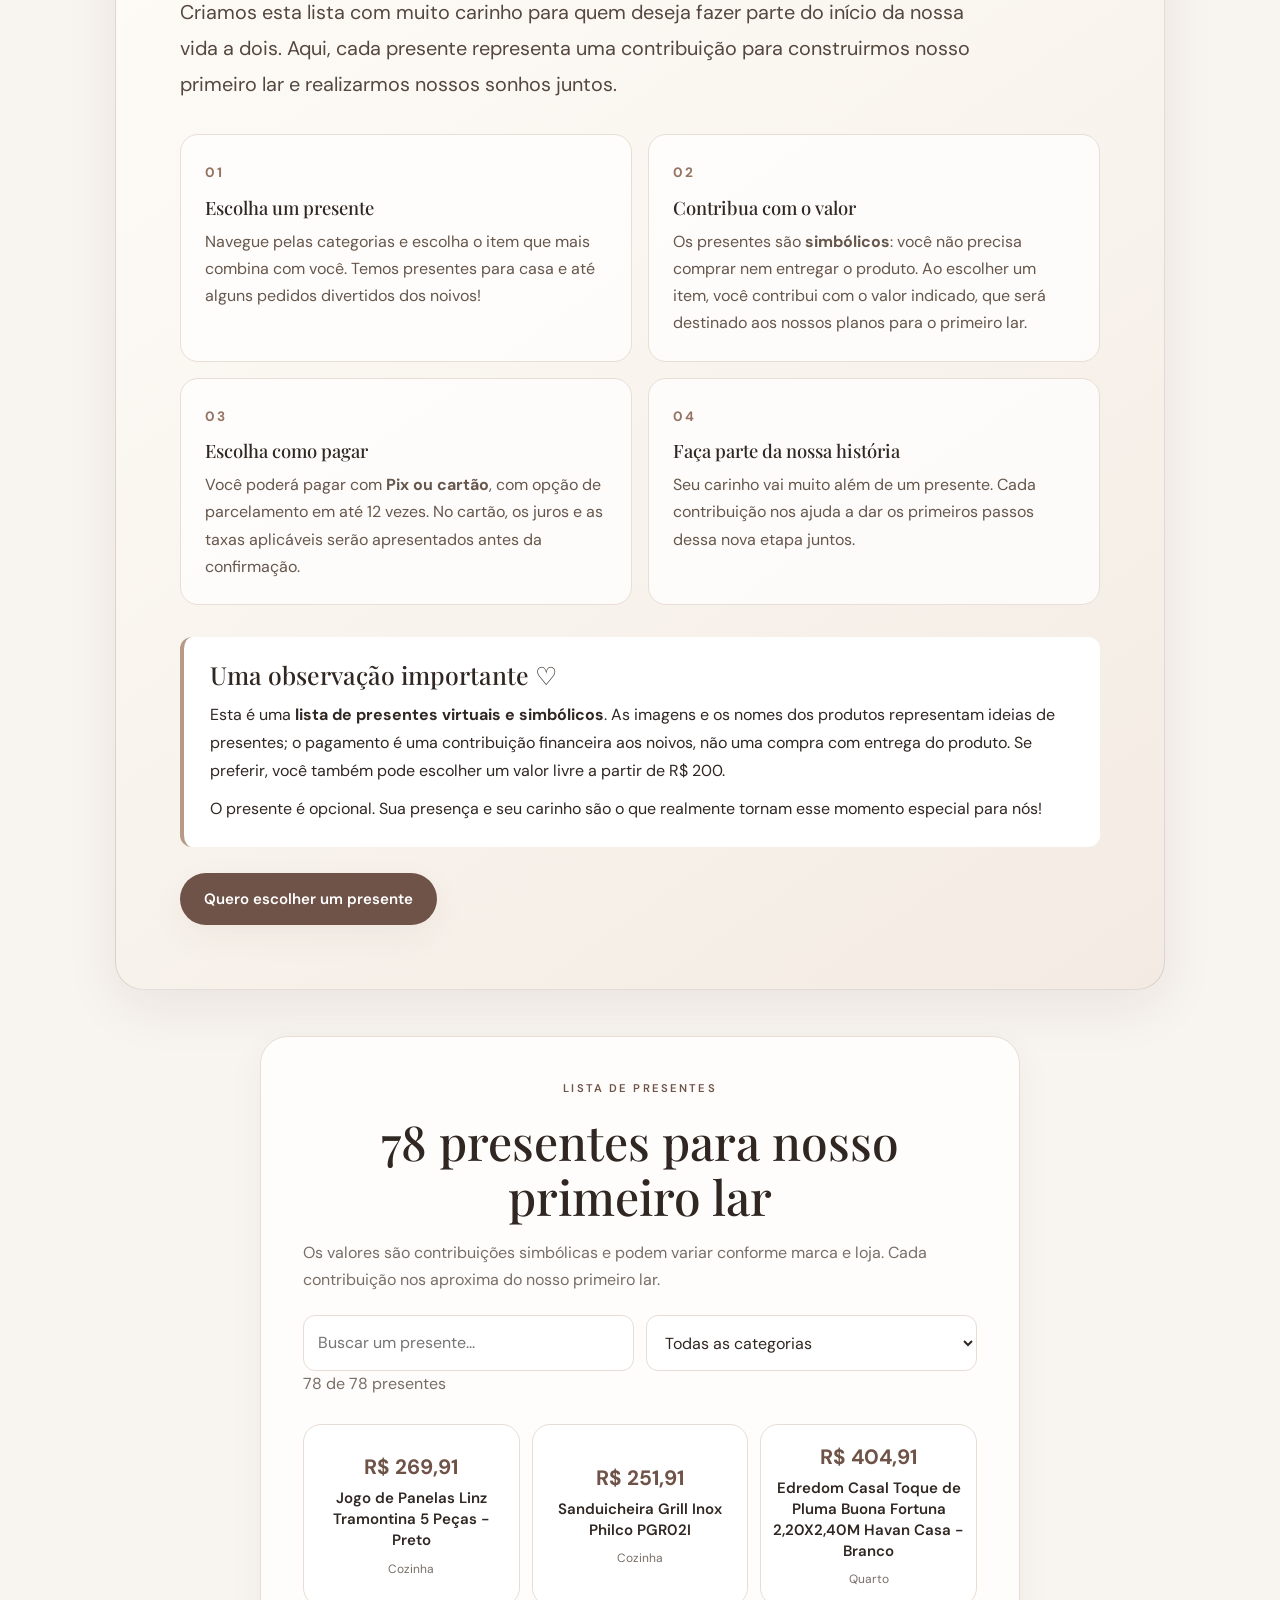
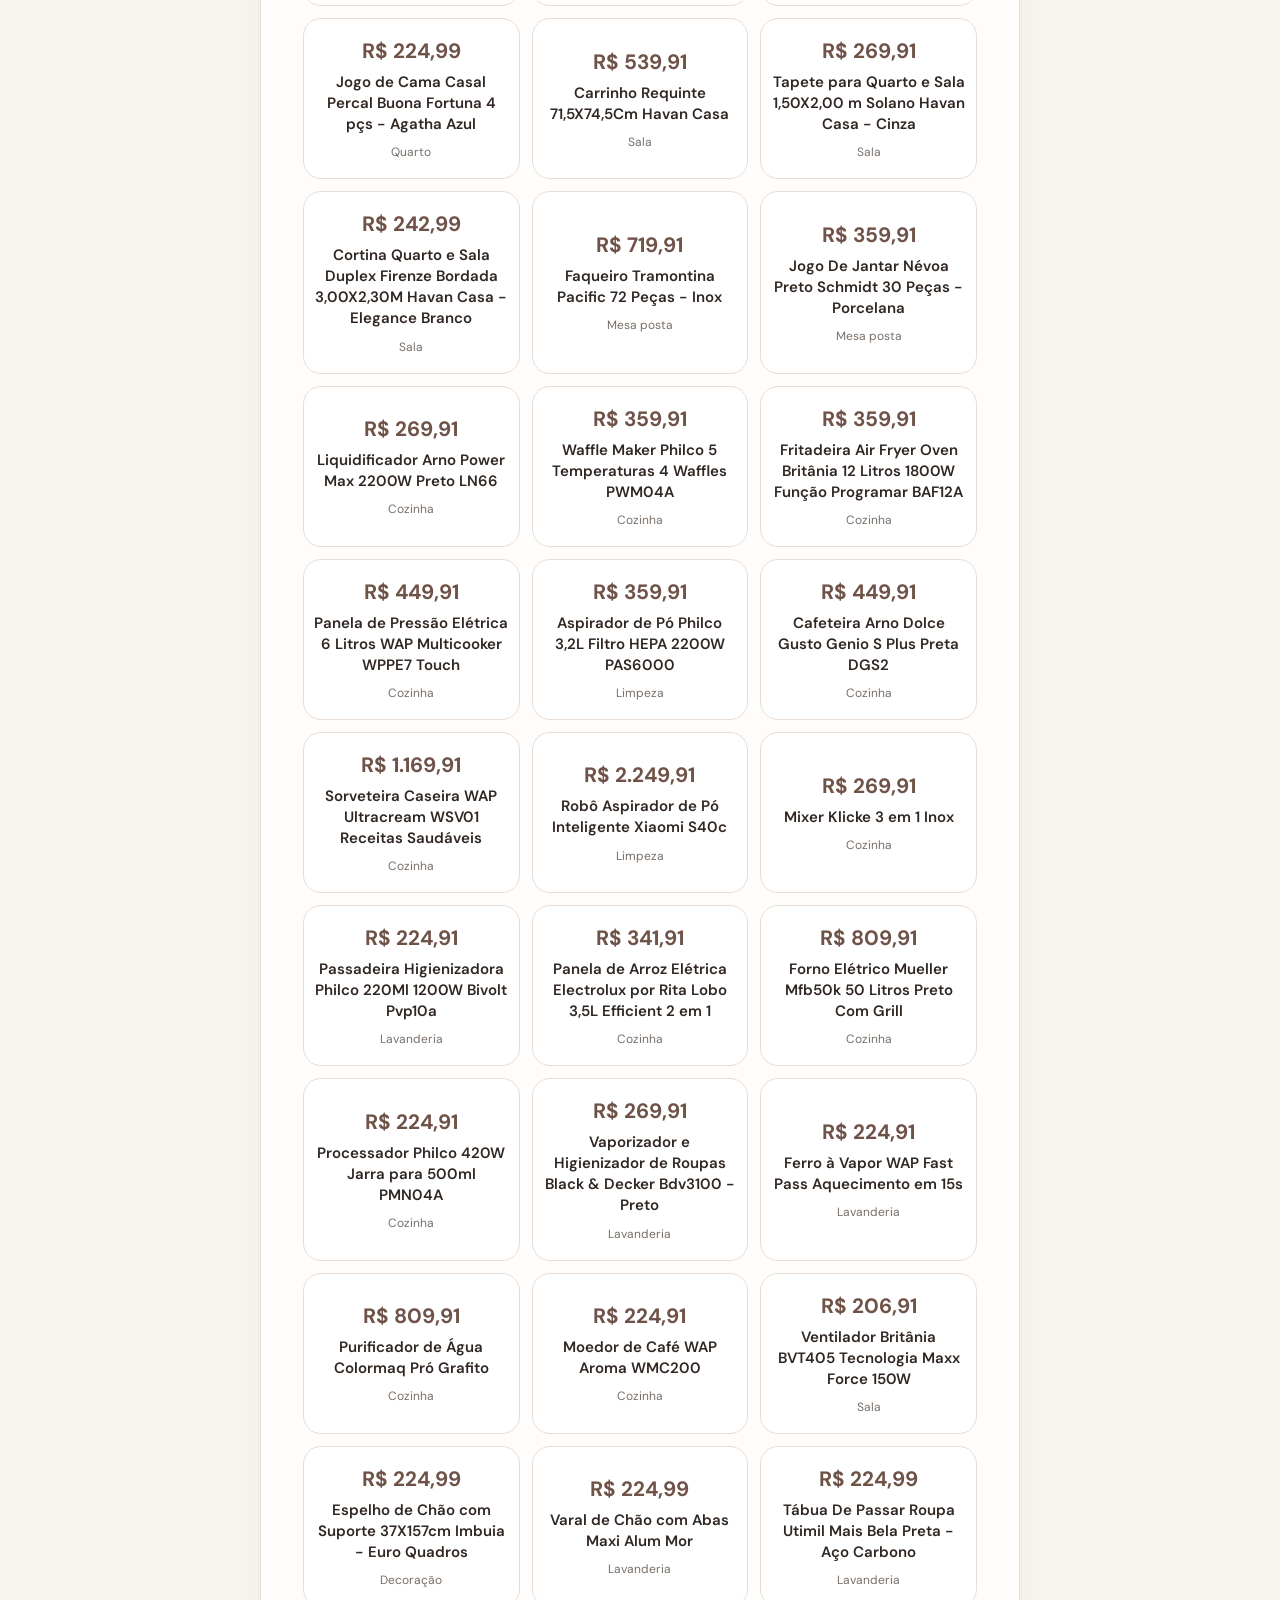
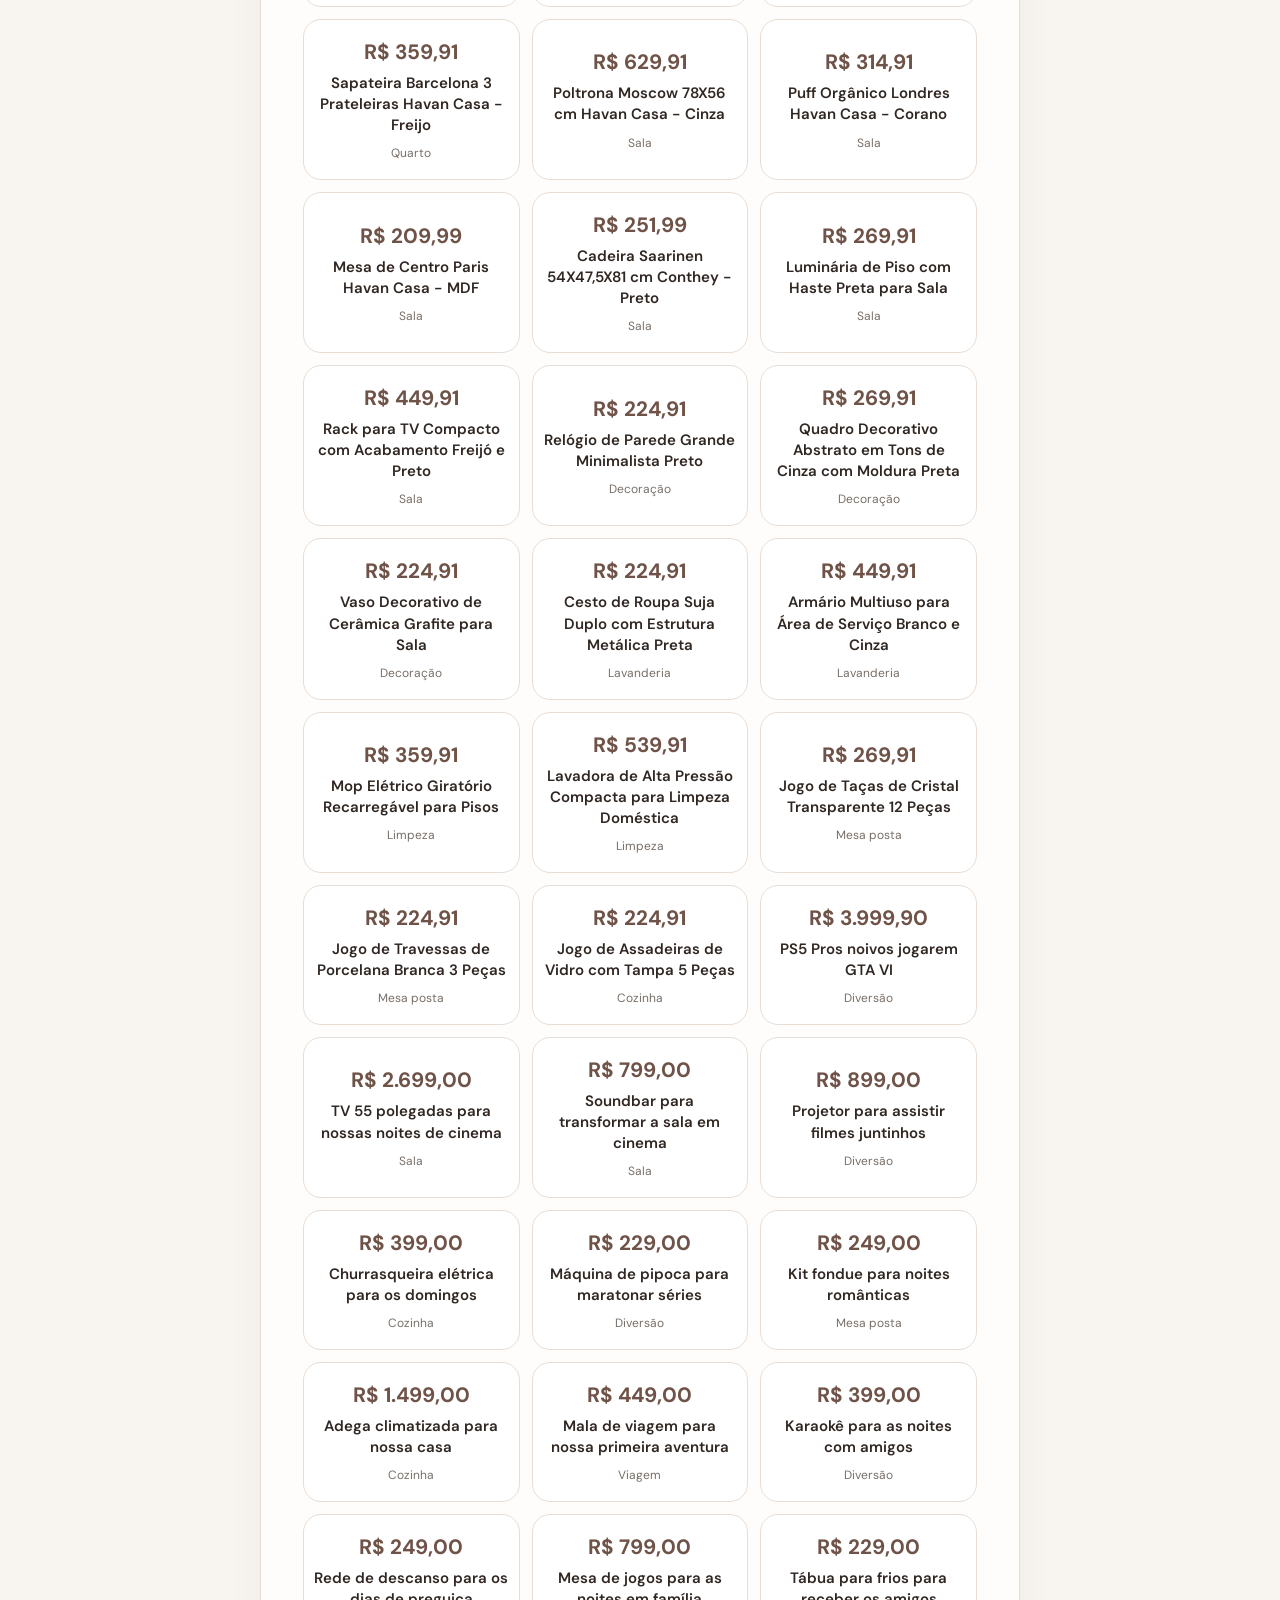
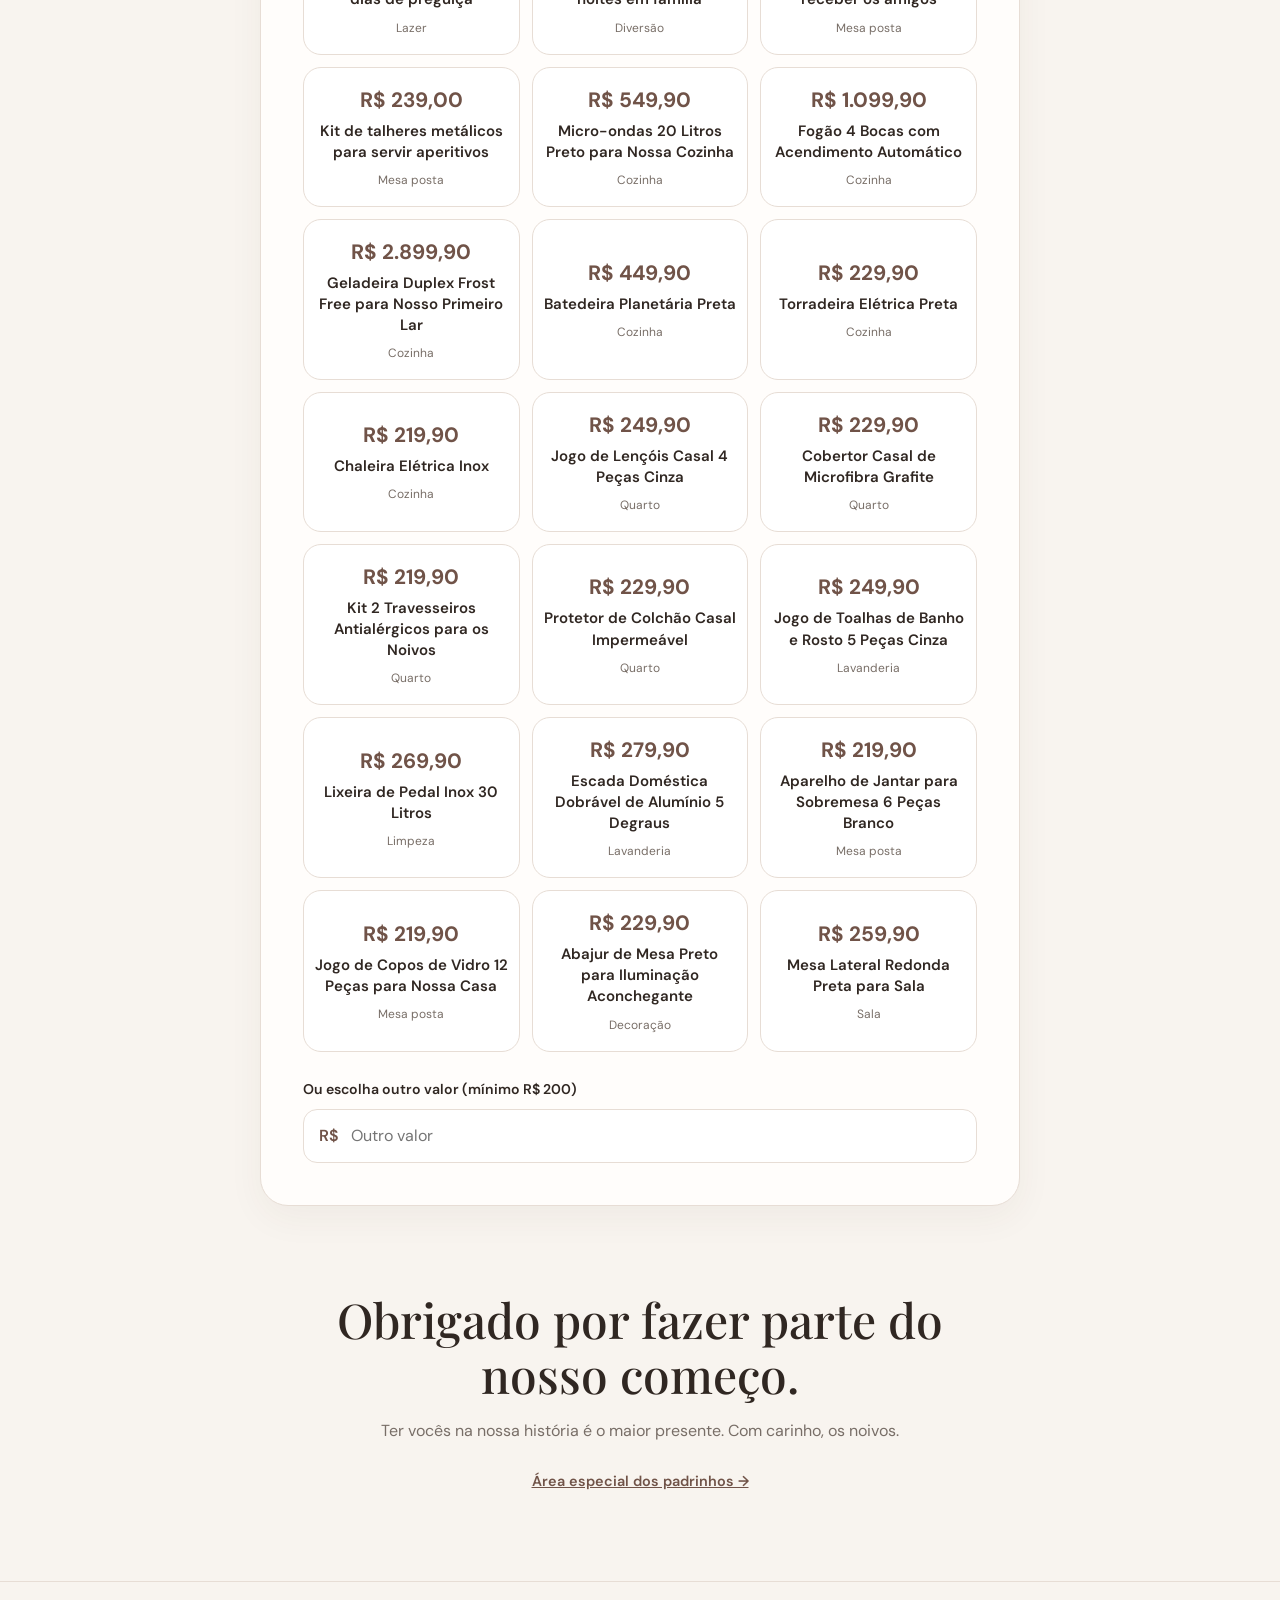
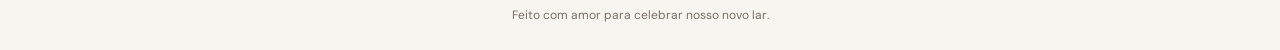
==== commit b246be27: "Adicionar presentes essenciais para cozinha quarto e casa" ====
--- a/index.html
+++ b/index.html
@@ -4,7 +4,7 @@
 <header class="hero"><div class="hero-photo" aria-hidden="true"></div><div class="hero-content"><p class="eyebrow">NOSSO CASAMENTO</p><h1>Nosso primeiro<br><em>lar começa com vocês.</em></h1><p>Um presente cheio de carinho para o sonho que estamos construindo juntos.</p><a class="button" href="#presentear">Presentear nosso sonho</a></div></header>
 <main><section class="story section"><p class="eyebrow">UM NOVO CAPÍTULO</p><h2>Um cantinho para chamar de nosso</h2><p>Estamos começando uma das aventuras mais bonitas das nossas vidas. Nosso sonho é conquistar nosso primeiro apartamento — um lugar para criar memórias, compartilhar os dias e construir nosso futuro.</p><p>Se você quiser nos presentear, criamos um jeito especial de transformar seu carinho em um pedacinho desse sonho. Sua presença e seu amor já são presentes imensos.</p></section>
 <section id="como-funciona" class="section how-section" aria-labelledby="how-title"><p class="eyebrow">UM PRESENTE CHEIO DE SIGNIFICADO</p><h2 id="how-title">Como funciona nossa lista de presentes?</h2><p class="how-lead">Criamos esta lista com muito carinho para quem deseja fazer parte do início da nossa vida a dois. Aqui, cada presente representa uma contribuição para construirmos nosso primeiro lar e realizarmos nossos sonhos juntos.</p><div class="how-steps"><article class="how-step"><span class="how-number">01</span><h3>Escolha um presente</h3><p>Navegue pelas categorias e escolha o item que mais combina com você. Temos presentes para casa e até alguns pedidos divertidos dos noivos!</p></article><article class="how-step"><span class="how-number">02</span><h3>Contribua com o valor</h3><p>Os presentes são <strong>simbólicos</strong>: você não precisa comprar nem entregar o produto. Ao escolher um item, você contribui com o valor indicado, que será destinado aos nossos planos para o primeiro lar.</p></article><article class="how-step"><span class="how-number">03</span><h3>Escolha como pagar</h3><p>Você poderá pagar com <strong>Pix ou cartão</strong>, com opção de parcelamento em até 12 vezes. No cartão, os juros e as taxas aplicáveis serão apresentados antes da confirmação.</p></article><article class="how-step"><span class="how-number">04</span><h3>Faça parte da nossa história</h3><p>Seu carinho vai muito além de um presente. Cada contribuição nos ajuda a dar os primeiros passos dessa nova etapa juntos.</p></article></div><div class="how-note"><h3>Uma observação importante ♡</h3><p>Esta é uma <strong>lista de presentes virtuais e simbólicos</strong>. As imagens e os nomes dos produtos representam ideias de presentes; o pagamento é uma contribuição financeira aos noivos, não uma compra com entrega do produto. Se preferir, você também pode escolher um valor livre a partir de R$ 200.</p><p>O presente é opcional. Sua presença e seu carinho são o que realmente tornam esse momento especial para nós!</p></div><a class="button" href="#presentear">Quero escolher um presente</a></section>
-<section id="presentear" class="section gift-section"><p class="eyebrow">LISTA DE PRESENTES</p><h2>61 presentes para nosso primeiro lar</h2><p class="muted">Os valores são contribuições simbólicas e podem variar conforme marca e loja. Cada contribuição nos aproxima do nosso primeiro lar.</p><div class="gift-tools"><input id="gift-search" type="search" placeholder="Buscar um presente..." aria-label="Buscar presentes"><select id="gift-category" aria-label="Filtrar categoria"><option value="">Todas as categorias</option></select></div><p id="gift-count" class="muted"></p><div id="gift-options" class="gift-grid"></div><label class="field-label" for="custom-amount">Ou escolha outro valor (mínimo R$ 200)</label><div class="money-input"><span>R$</span><input id="custom-amount" type="number" min="200" max="100000" step="1" placeholder="Outro valor" inputmode="decimal"></div>
+<section id="presentear" class="section gift-section"><p class="eyebrow">LISTA DE PRESENTES</p><h2>78 presentes para nosso primeiro lar</h2><p class="muted">Os valores são contribuições simbólicas e podem variar conforme marca e loja. Cada contribuição nos aproxima do nosso primeiro lar.</p><div class="gift-tools"><input id="gift-search" type="search" placeholder="Buscar um presente..." aria-label="Buscar presentes"><select id="gift-category" aria-label="Filtrar categoria"><option value="">Todas as categorias</option></select></div><p id="gift-count" class="muted"></p><div id="gift-options" class="gift-grid"></div><label class="field-label" for="custom-amount">Ou escolha outro valor (mínimo R$ 200)</label><div class="money-input"><span>R$</span><input id="custom-amount" type="number" min="200" max="100000" step="1" placeholder="Outro valor" inputmode="decimal"></div>
 <div id="checkout" class="checkout hidden" tabindex="-1">
 <p class="eyebrow">UM CARINHO QUE VIRA LAR</p>
 <h3>Que alegria ter você com a gente!</h3>
@@ -15,4 +15,4 @@
 <p class="small muted" style="margin-top:12px">Pagamento protegido pela InfinitePay. No cartão, os juros e as taxas de parcelamento ficam a cargo do convidado e são informados antes da confirmação.</p>
 <p id="checkout-notice" class="error" role="status" aria-live="polite"></p>
 </div></section>
-<section class="closing section"><h2>Obrigado por fazer parte do nosso começo.</h2><p>Ter vocês na nossa história é o maior presente. Com carinho, os noivos.</p><a href="padrinhos.html" class="text-link">Área especial dos padrinhos →</a></section></main><footer>Feito com amor para celebrar nosso novo lar.</footer><script src="config.js"></script><script src="presentes.js?v=lista61-presentes-diversos-20261121"></script><script src="checkout-main.js?v=3"></script></body></html>+<section class="closing section"><h2>Obrigado por fazer parte do nosso começo.</h2><p>Ter vocês na nossa história é o maior presente. Com carinho, os noivos.</p><a href="padrinhos.html" class="text-link">Área especial dos padrinhos →</a></section></main><footer>Feito com amor para celebrar nosso novo lar.</footer><script src="config.js"></script><script src="presentes.js?v=lista78-essenciais-20261121"></script><script src="checkout-main.js?v=3"></script></body></html>
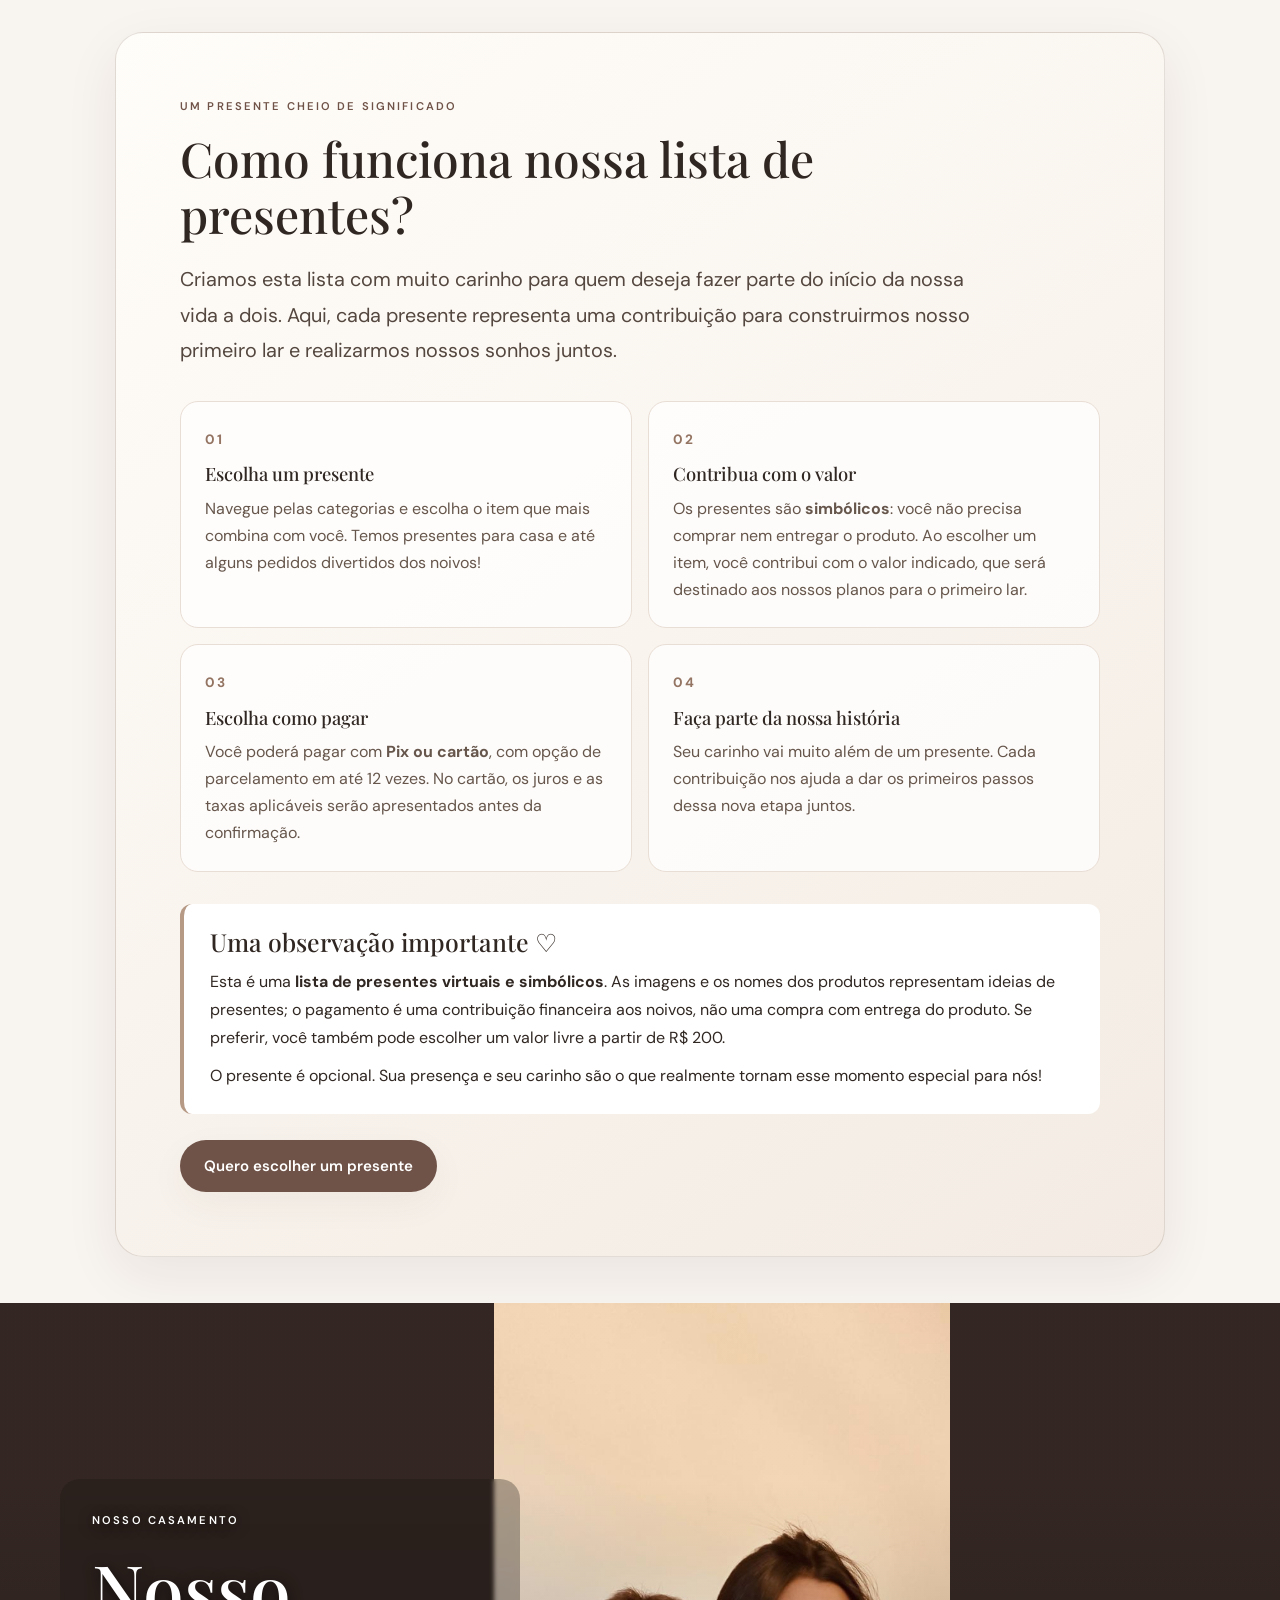
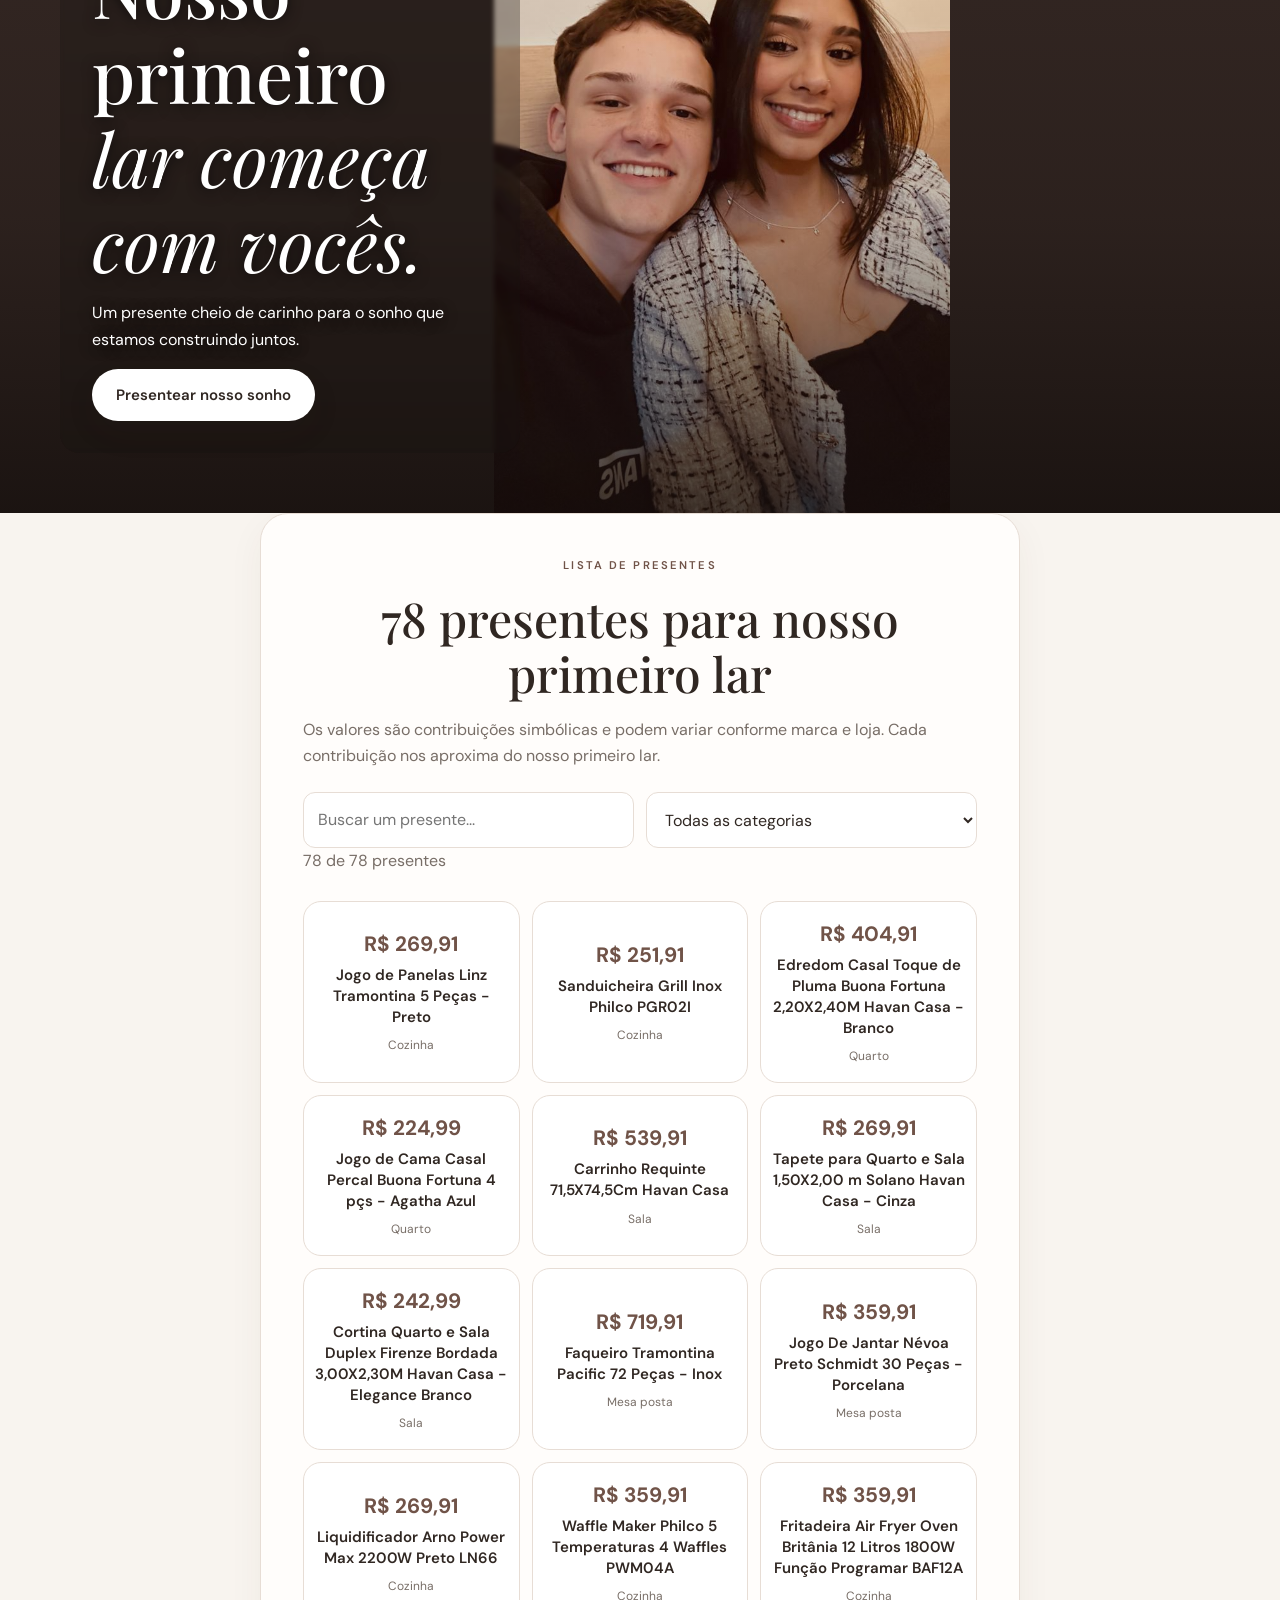
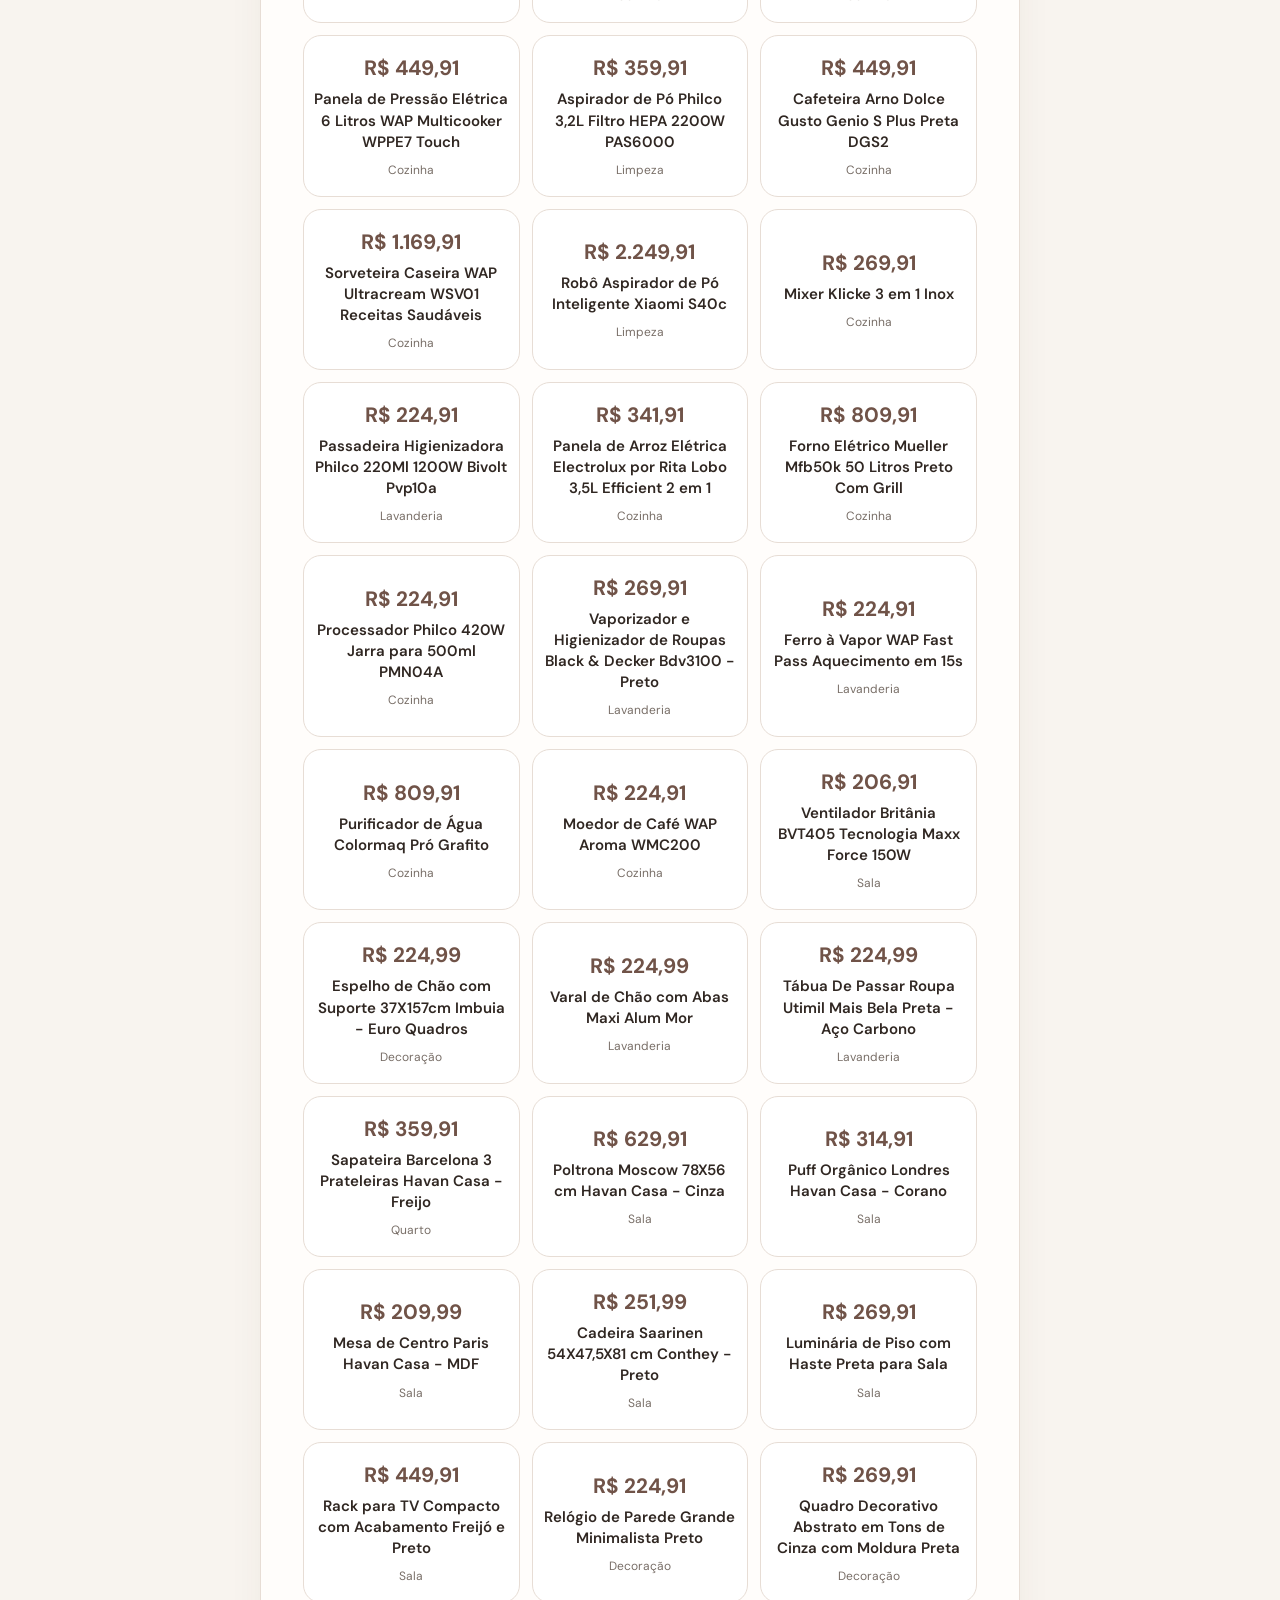
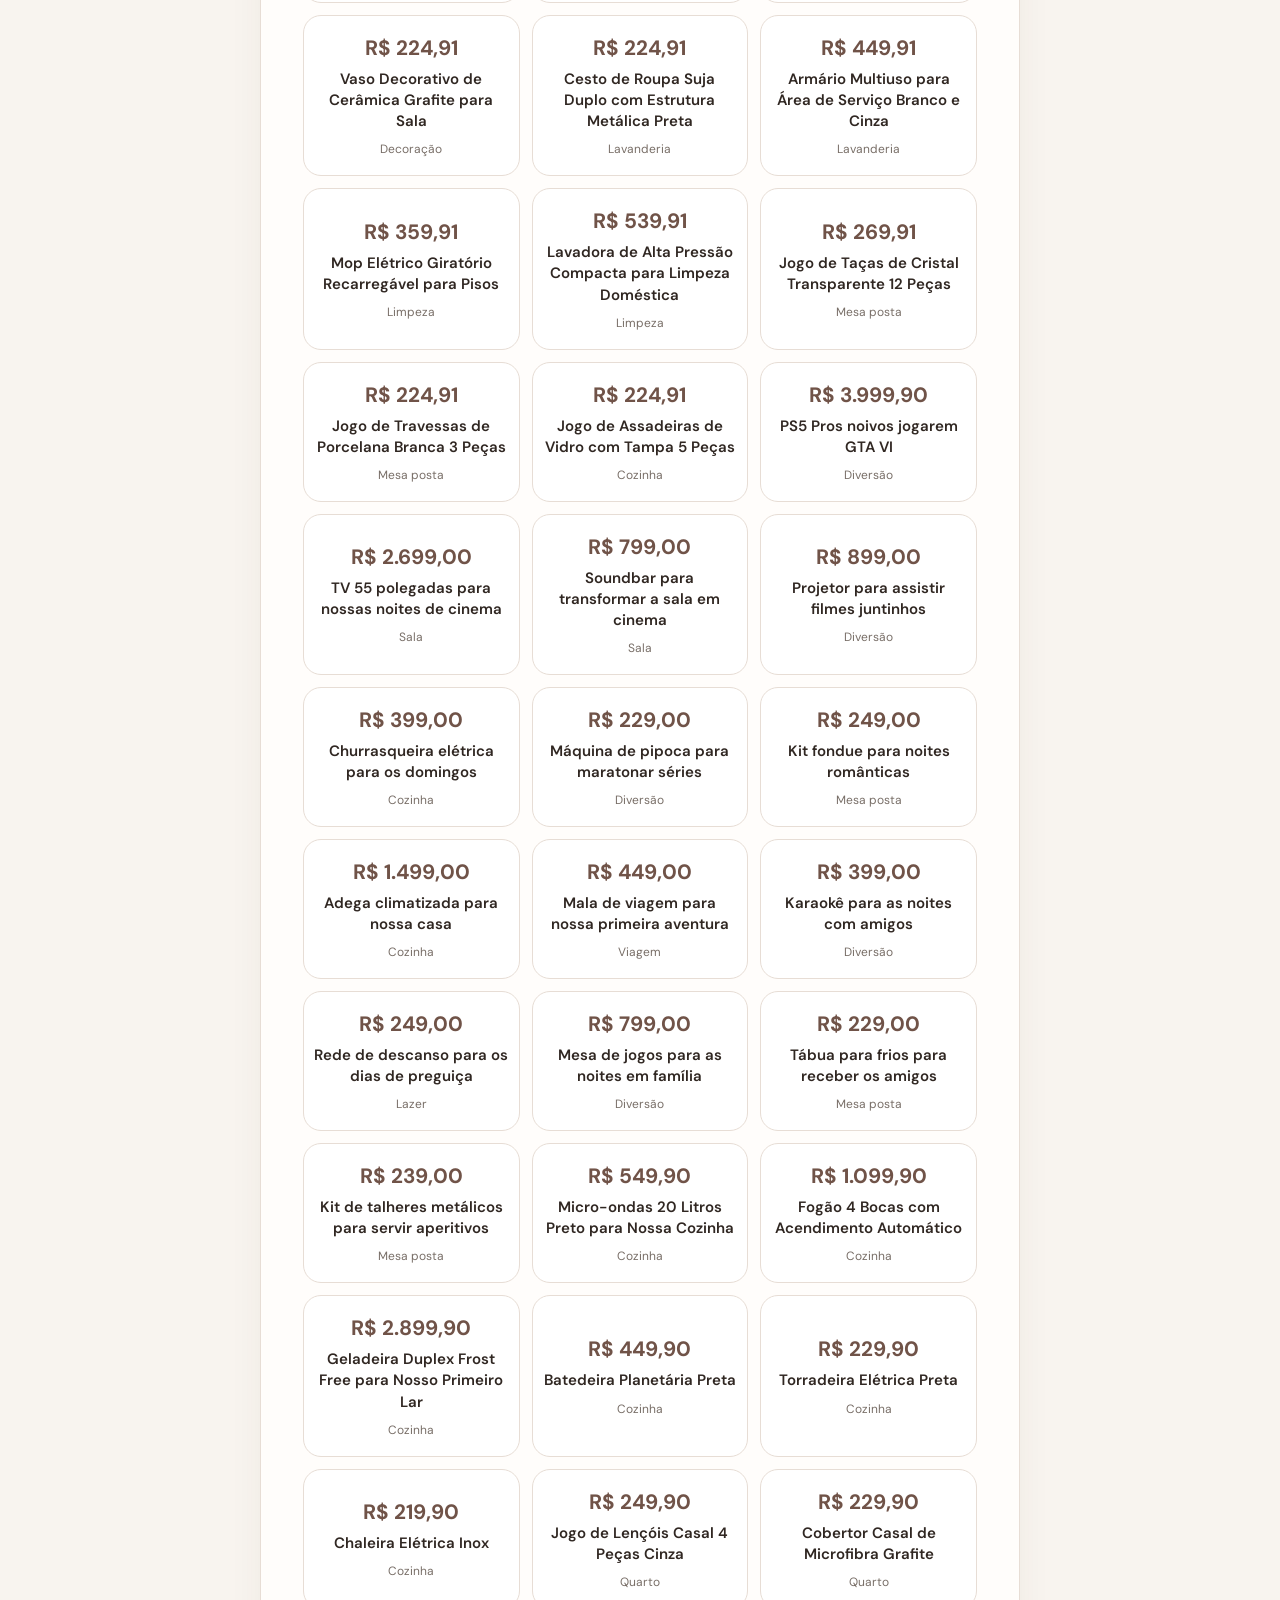
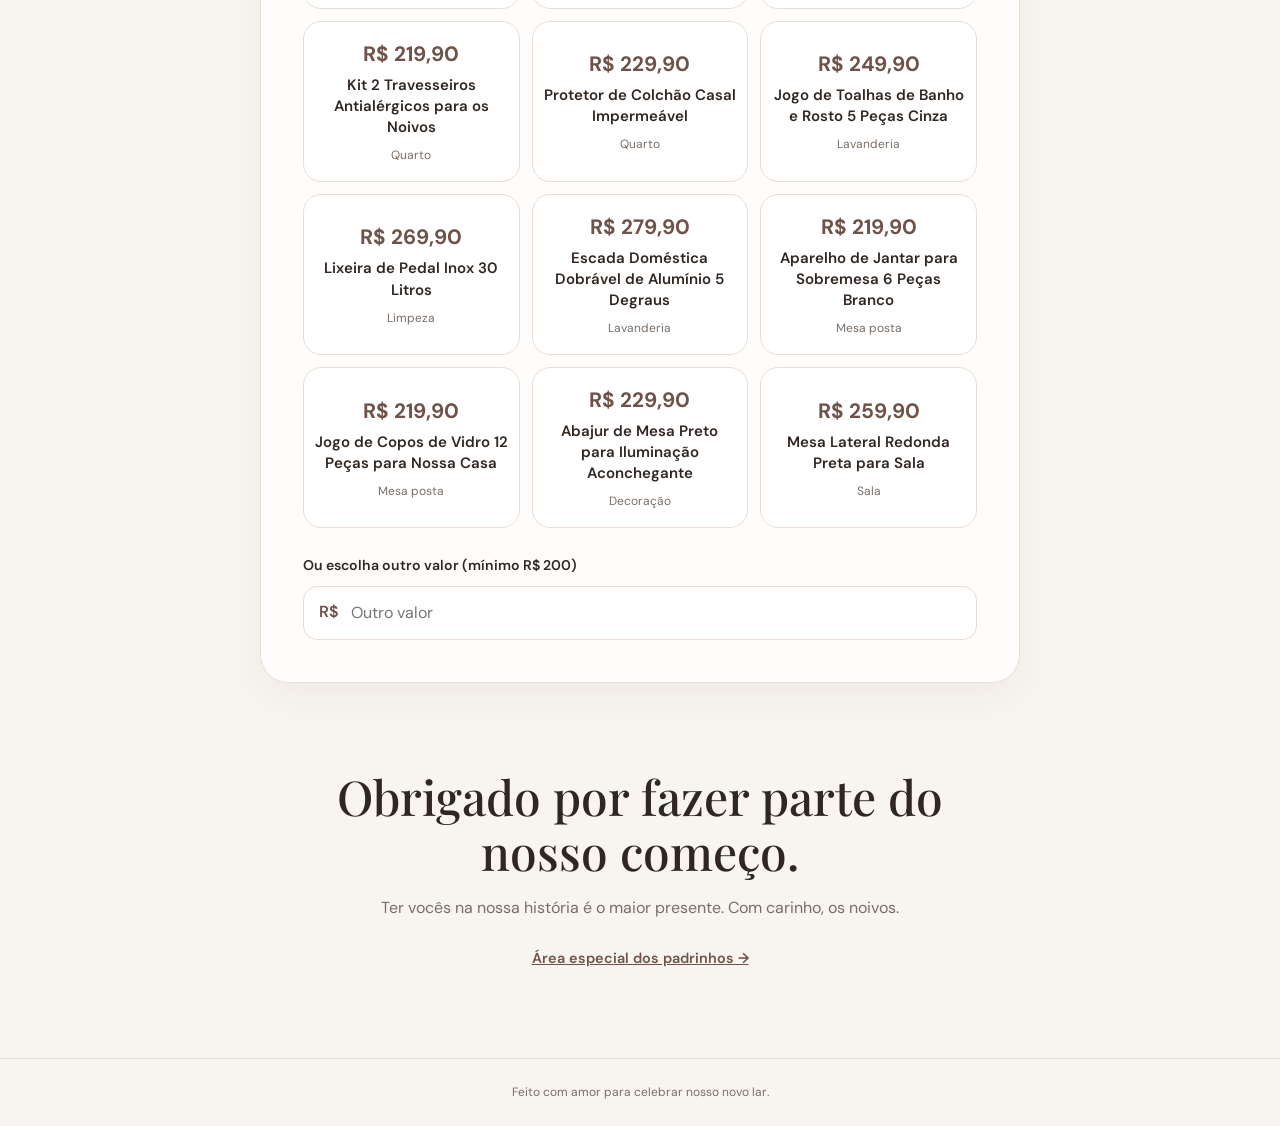
==== commit 3a911e4f: "Remover secao um novo capitulo e mostrar informativo primeiro" ====
--- a/index.html
+++ b/index.html
@@ -1,9 +1,10 @@
 <!doctype html>
-<html lang="pt-BR"><head><meta charset="utf-8"><meta name="viewport" content="width=device-width,initial-scale=1"><meta name="theme-color" content="#f8f4ef"><title>Nosso primeiro lar</title><link rel="stylesheet" href="style.css?v=informativo-20261121"></head>
+<html lang="pt-BR"><head><meta charset="utf-8"><meta name="viewport" content="width=device-width,initial-scale=1"><meta name="theme-color" content="#f8f4ef"><title>Nosso primeiro lar</title><link rel="stylesheet" href="style.css?v=informativo-primeiro-20261121"></head>
 <body data-kind="geral">
+
+<main><section id="como-funciona" class="section how-section" aria-labelledby="how-title"><p class="eyebrow">UM PRESENTE CHEIO DE SIGNIFICADO</p><h2 id="how-title">Como funciona nossa lista de presentes?</h2><p class="how-lead">Criamos esta lista com muito carinho para quem deseja fazer parte do início da nossa vida a dois. Aqui, cada presente representa uma contribuição para construirmos nosso primeiro lar e realizarmos nossos sonhos juntos.</p><div class="how-steps"><article class="how-step"><span class="how-number">01</span><h3>Escolha um presente</h3><p>Navegue pelas categorias e escolha o item que mais combina com você. Temos presentes para casa e até alguns pedidos divertidos dos noivos!</p></article><article class="how-step"><span class="how-number">02</span><h3>Contribua com o valor</h3><p>Os presentes são <strong>simbólicos</strong>: você não precisa comprar nem entregar o produto. Ao escolher um item, você contribui com o valor indicado, que será destinado aos nossos planos para o primeiro lar.</p></article><article class="how-step"><span class="how-number">03</span><h3>Escolha como pagar</h3><p>Você poderá pagar com <strong>Pix ou cartão</strong>, com opção de parcelamento em até 12 vezes. No cartão, os juros e as taxas aplicáveis serão apresentados antes da confirmação.</p></article><article class="how-step"><span class="how-number">04</span><h3>Faça parte da nossa história</h3><p>Seu carinho vai muito além de um presente. Cada contribuição nos ajuda a dar os primeiros passos dessa nova etapa juntos.</p></article></div><div class="how-note"><h3>Uma observação importante ♡</h3><p>Esta é uma <strong>lista de presentes virtuais e simbólicos</strong>. As imagens e os nomes dos produtos representam ideias de presentes; o pagamento é uma contribuição financeira aos noivos, não uma compra com entrega do produto. Se preferir, você também pode escolher um valor livre a partir de R$ 200.</p><p>O presente é opcional. Sua presença e seu carinho são o que realmente tornam esse momento especial para nós!</p></div><a class="button" href="#presentear">Quero escolher um presente</a></section>
 <header class="hero"><div class="hero-photo" aria-hidden="true"></div><div class="hero-content"><p class="eyebrow">NOSSO CASAMENTO</p><h1>Nosso primeiro<br><em>lar começa com vocês.</em></h1><p>Um presente cheio de carinho para o sonho que estamos construindo juntos.</p><a class="button" href="#presentear">Presentear nosso sonho</a></div></header>
-<main><section class="story section"><p class="eyebrow">UM NOVO CAPÍTULO</p><h2>Um cantinho para chamar de nosso</h2><p>Estamos começando uma das aventuras mais bonitas das nossas vidas. Nosso sonho é conquistar nosso primeiro apartamento — um lugar para criar memórias, compartilhar os dias e construir nosso futuro.</p><p>Se você quiser nos presentear, criamos um jeito especial de transformar seu carinho em um pedacinho desse sonho. Sua presença e seu amor já são presentes imensos.</p></section>
-<section id="como-funciona" class="section how-section" aria-labelledby="how-title"><p class="eyebrow">UM PRESENTE CHEIO DE SIGNIFICADO</p><h2 id="how-title">Como funciona nossa lista de presentes?</h2><p class="how-lead">Criamos esta lista com muito carinho para quem deseja fazer parte do início da nossa vida a dois. Aqui, cada presente representa uma contribuição para construirmos nosso primeiro lar e realizarmos nossos sonhos juntos.</p><div class="how-steps"><article class="how-step"><span class="how-number">01</span><h3>Escolha um presente</h3><p>Navegue pelas categorias e escolha o item que mais combina com você. Temos presentes para casa e até alguns pedidos divertidos dos noivos!</p></article><article class="how-step"><span class="how-number">02</span><h3>Contribua com o valor</h3><p>Os presentes são <strong>simbólicos</strong>: você não precisa comprar nem entregar o produto. Ao escolher um item, você contribui com o valor indicado, que será destinado aos nossos planos para o primeiro lar.</p></article><article class="how-step"><span class="how-number">03</span><h3>Escolha como pagar</h3><p>Você poderá pagar com <strong>Pix ou cartão</strong>, com opção de parcelamento em até 12 vezes. No cartão, os juros e as taxas aplicáveis serão apresentados antes da confirmação.</p></article><article class="how-step"><span class="how-number">04</span><h3>Faça parte da nossa história</h3><p>Seu carinho vai muito além de um presente. Cada contribuição nos ajuda a dar os primeiros passos dessa nova etapa juntos.</p></article></div><div class="how-note"><h3>Uma observação importante ♡</h3><p>Esta é uma <strong>lista de presentes virtuais e simbólicos</strong>. As imagens e os nomes dos produtos representam ideias de presentes; o pagamento é uma contribuição financeira aos noivos, não uma compra com entrega do produto. Se preferir, você também pode escolher um valor livre a partir de R$ 200.</p><p>O presente é opcional. Sua presença e seu carinho são o que realmente tornam esse momento especial para nós!</p></div><a class="button" href="#presentear">Quero escolher um presente</a></section>
+
 <section id="presentear" class="section gift-section"><p class="eyebrow">LISTA DE PRESENTES</p><h2>78 presentes para nosso primeiro lar</h2><p class="muted">Os valores são contribuições simbólicas e podem variar conforme marca e loja. Cada contribuição nos aproxima do nosso primeiro lar.</p><div class="gift-tools"><input id="gift-search" type="search" placeholder="Buscar um presente..." aria-label="Buscar presentes"><select id="gift-category" aria-label="Filtrar categoria"><option value="">Todas as categorias</option></select></div><p id="gift-count" class="muted"></p><div id="gift-options" class="gift-grid"></div><label class="field-label" for="custom-amount">Ou escolha outro valor (mínimo R$ 200)</label><div class="money-input"><span>R$</span><input id="custom-amount" type="number" min="200" max="100000" step="1" placeholder="Outro valor" inputmode="decimal"></div>
 <div id="checkout" class="checkout hidden" tabindex="-1">
 <p class="eyebrow">UM CARINHO QUE VIRA LAR</p>
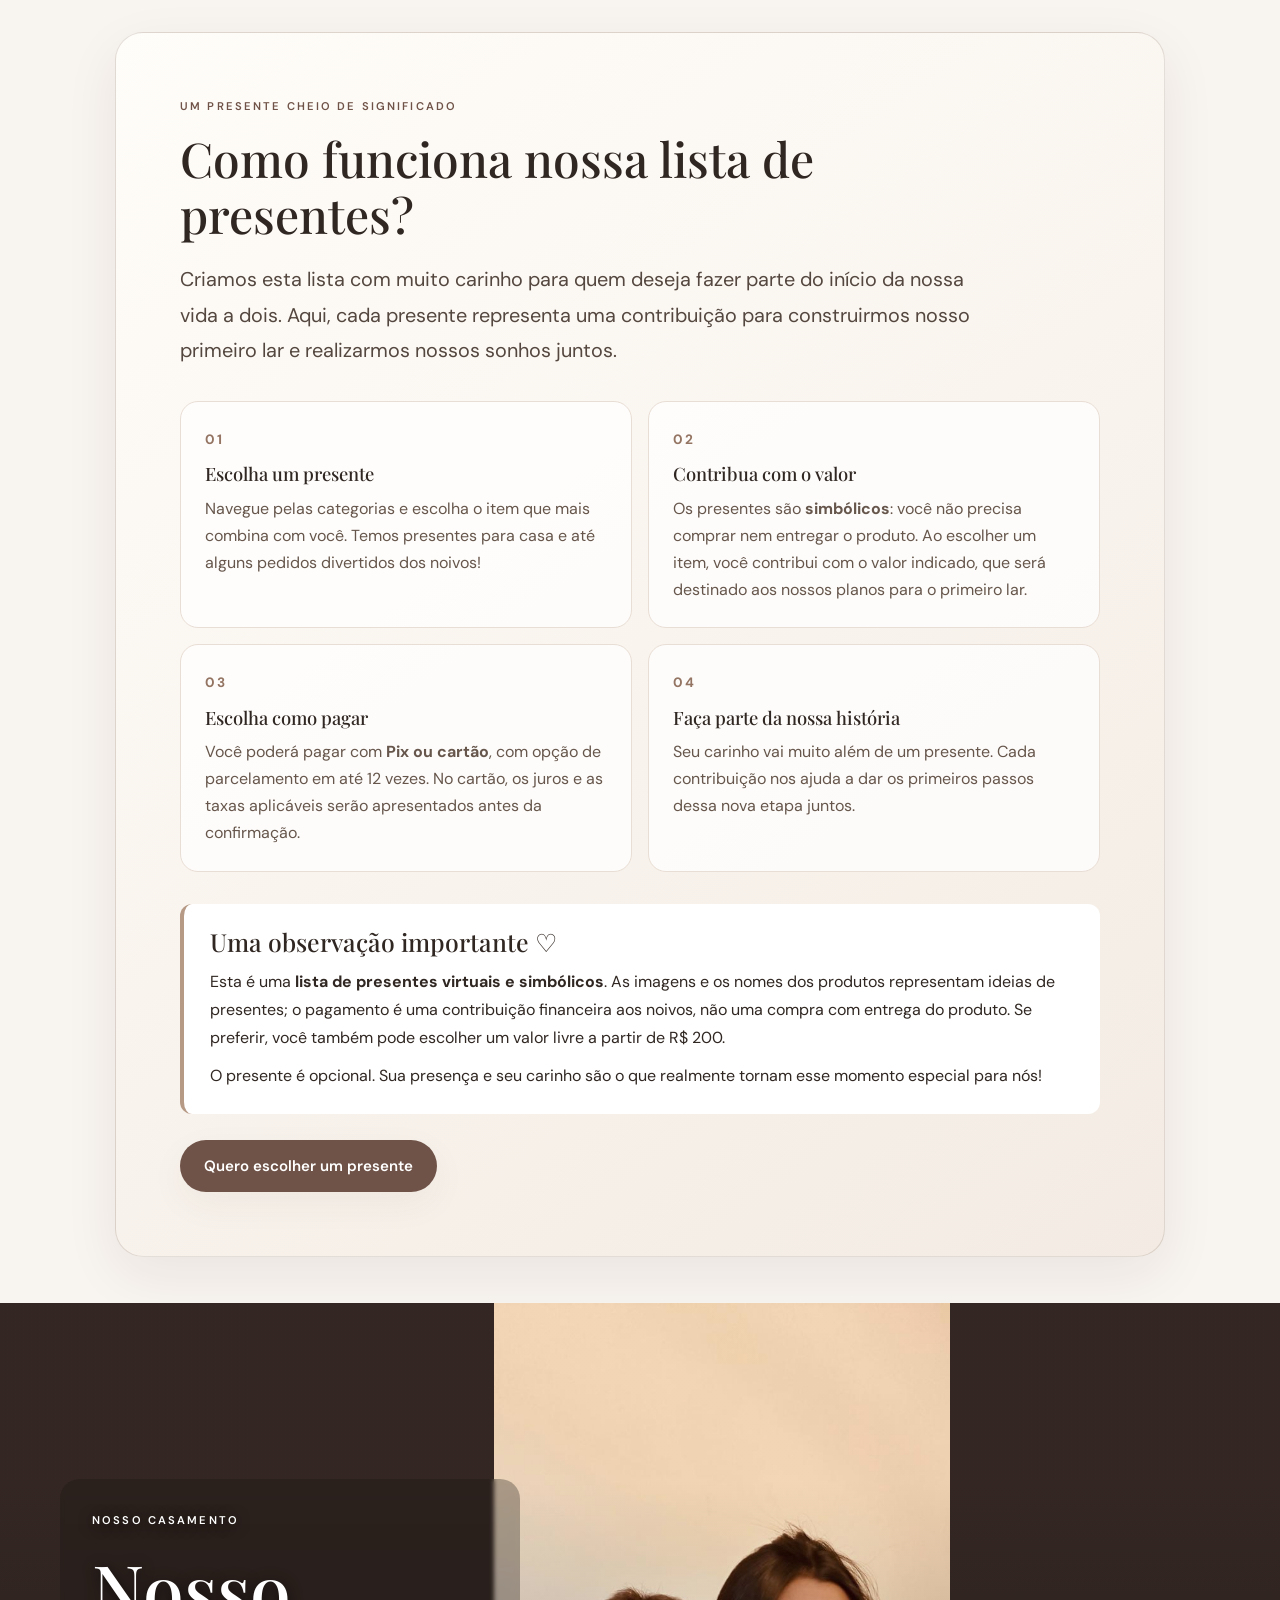
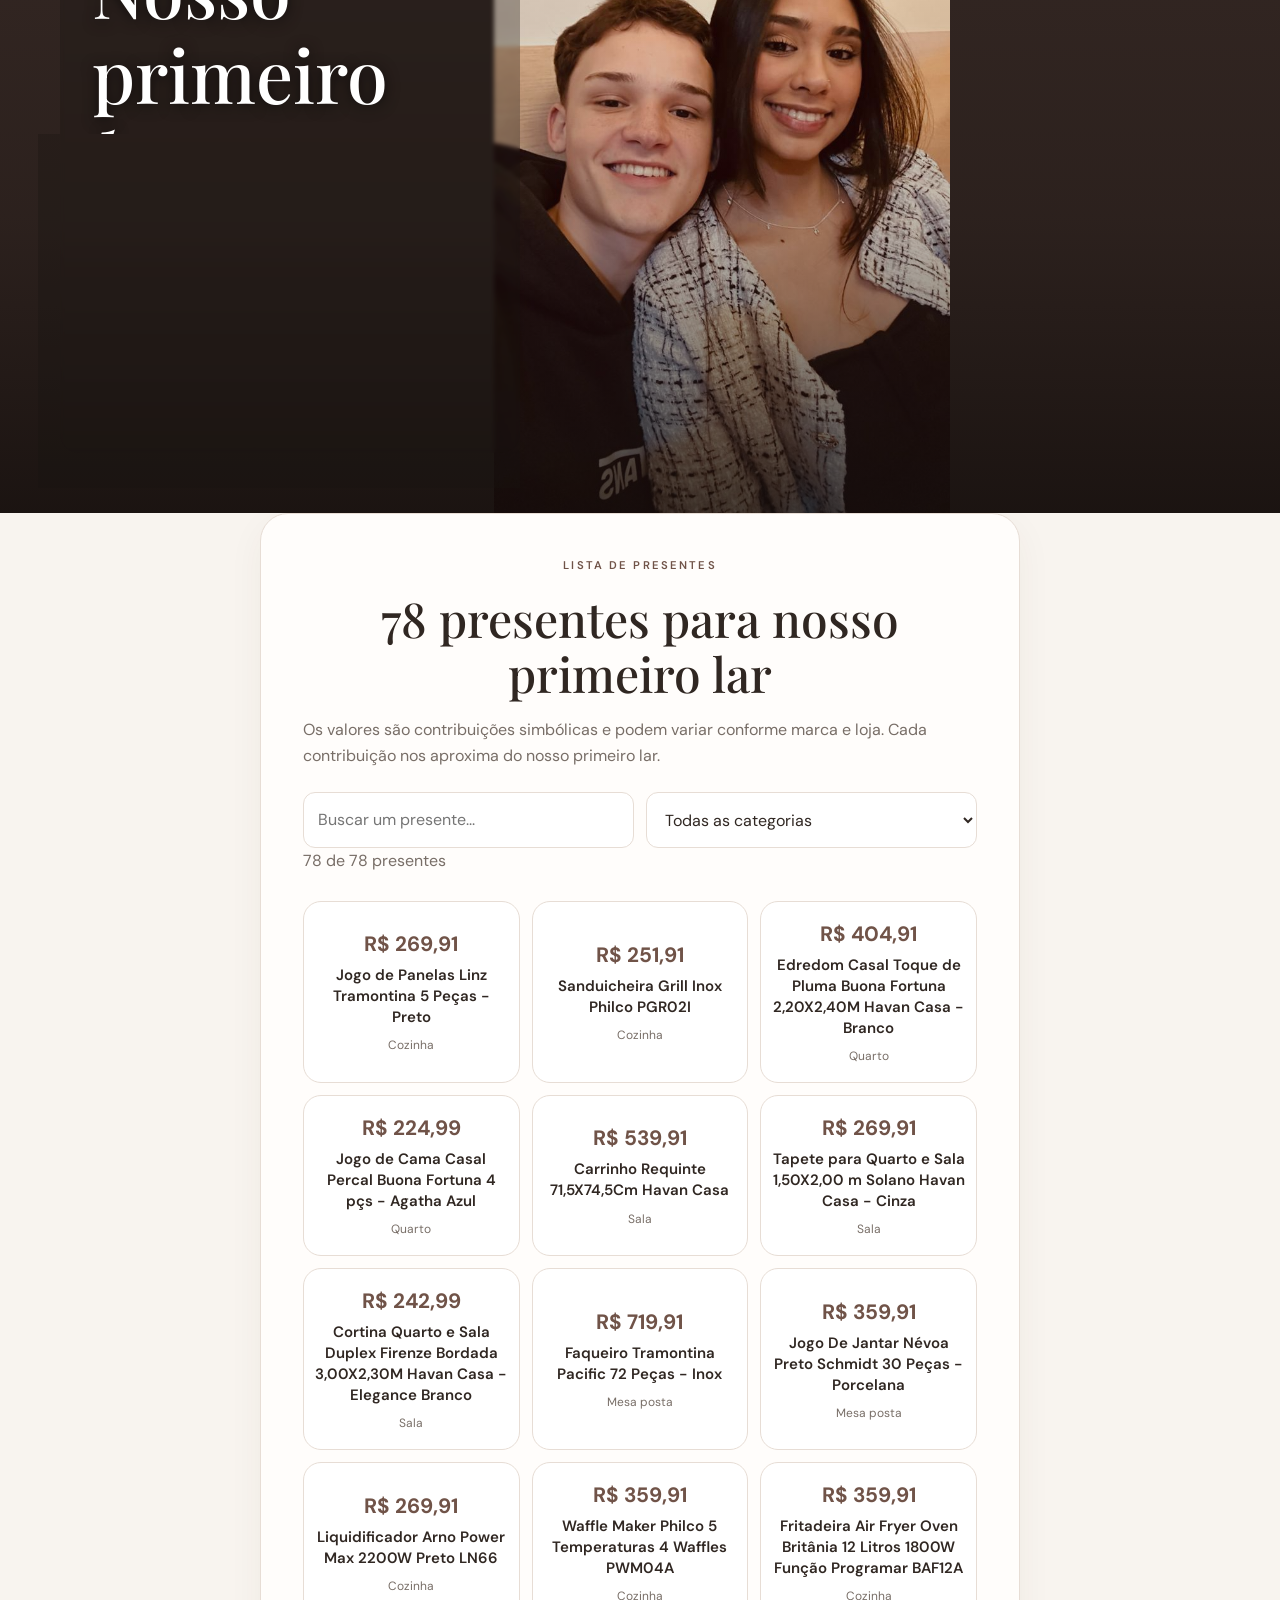
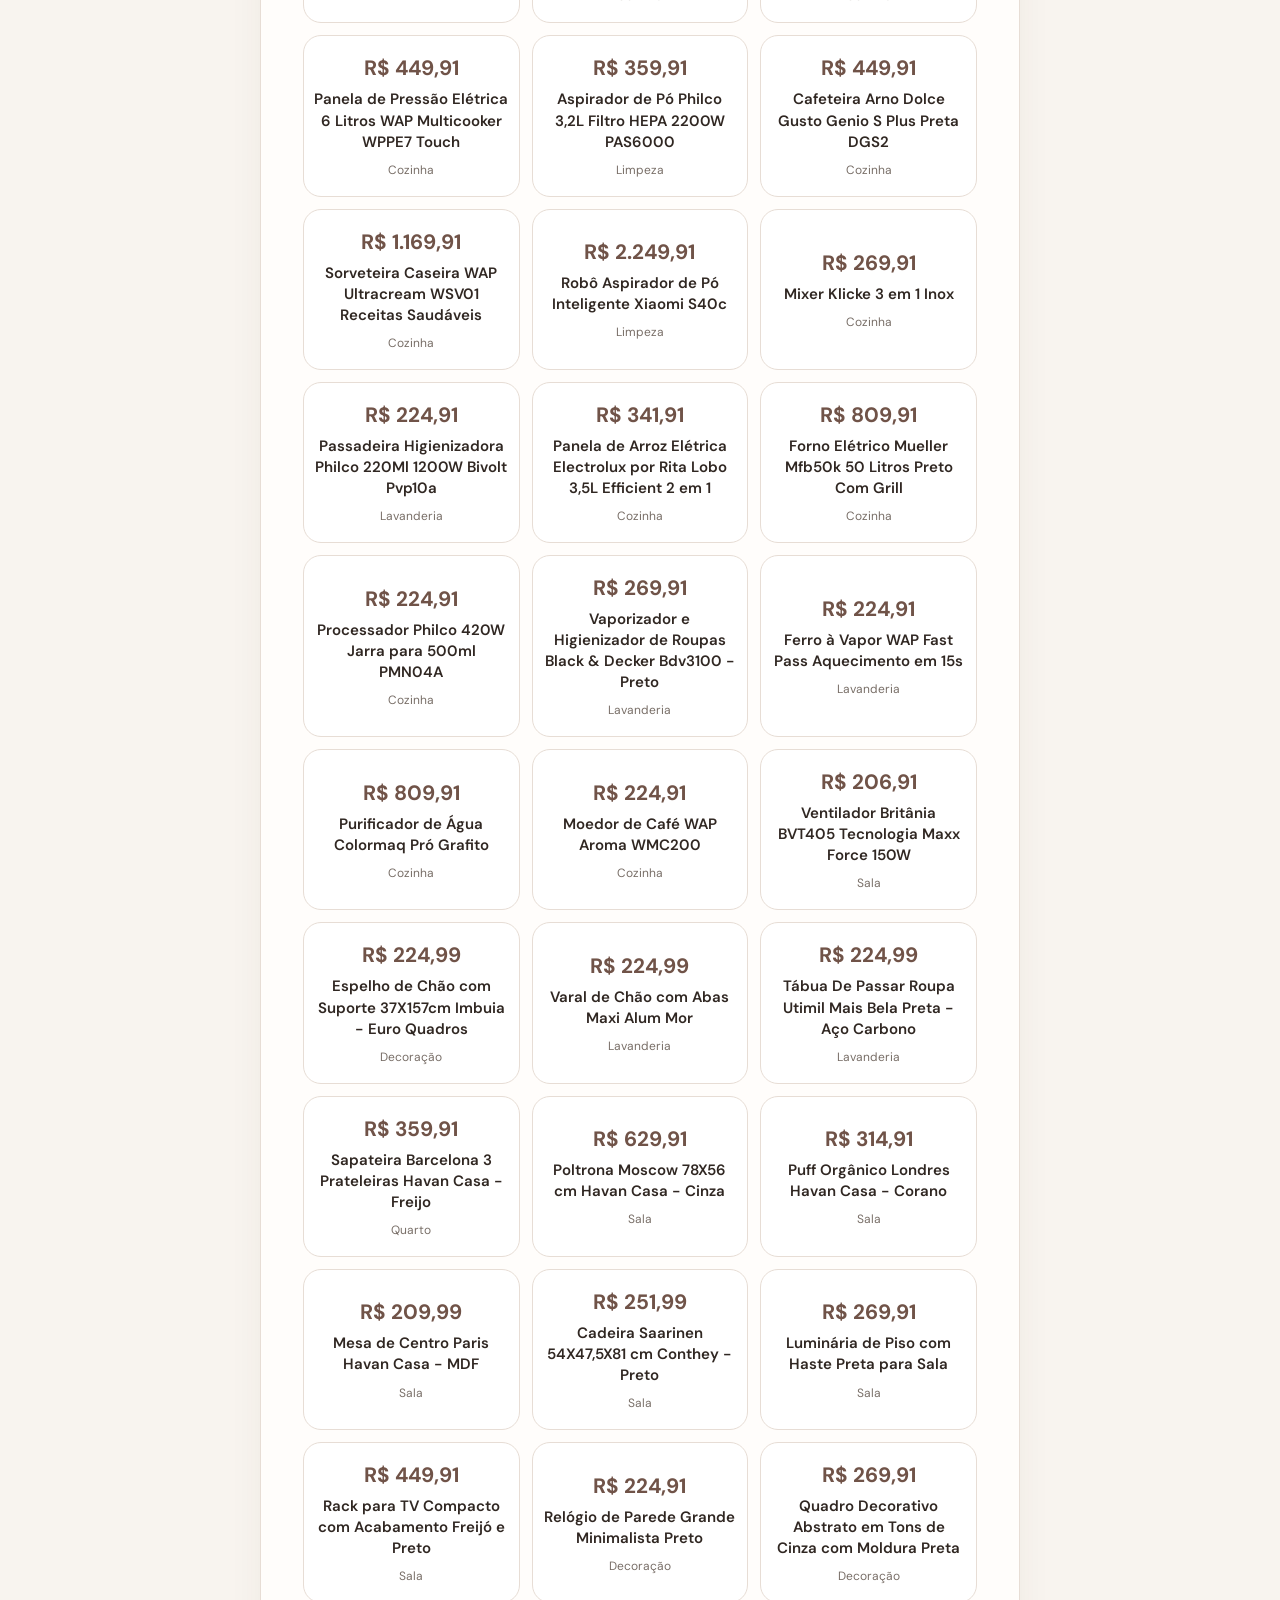
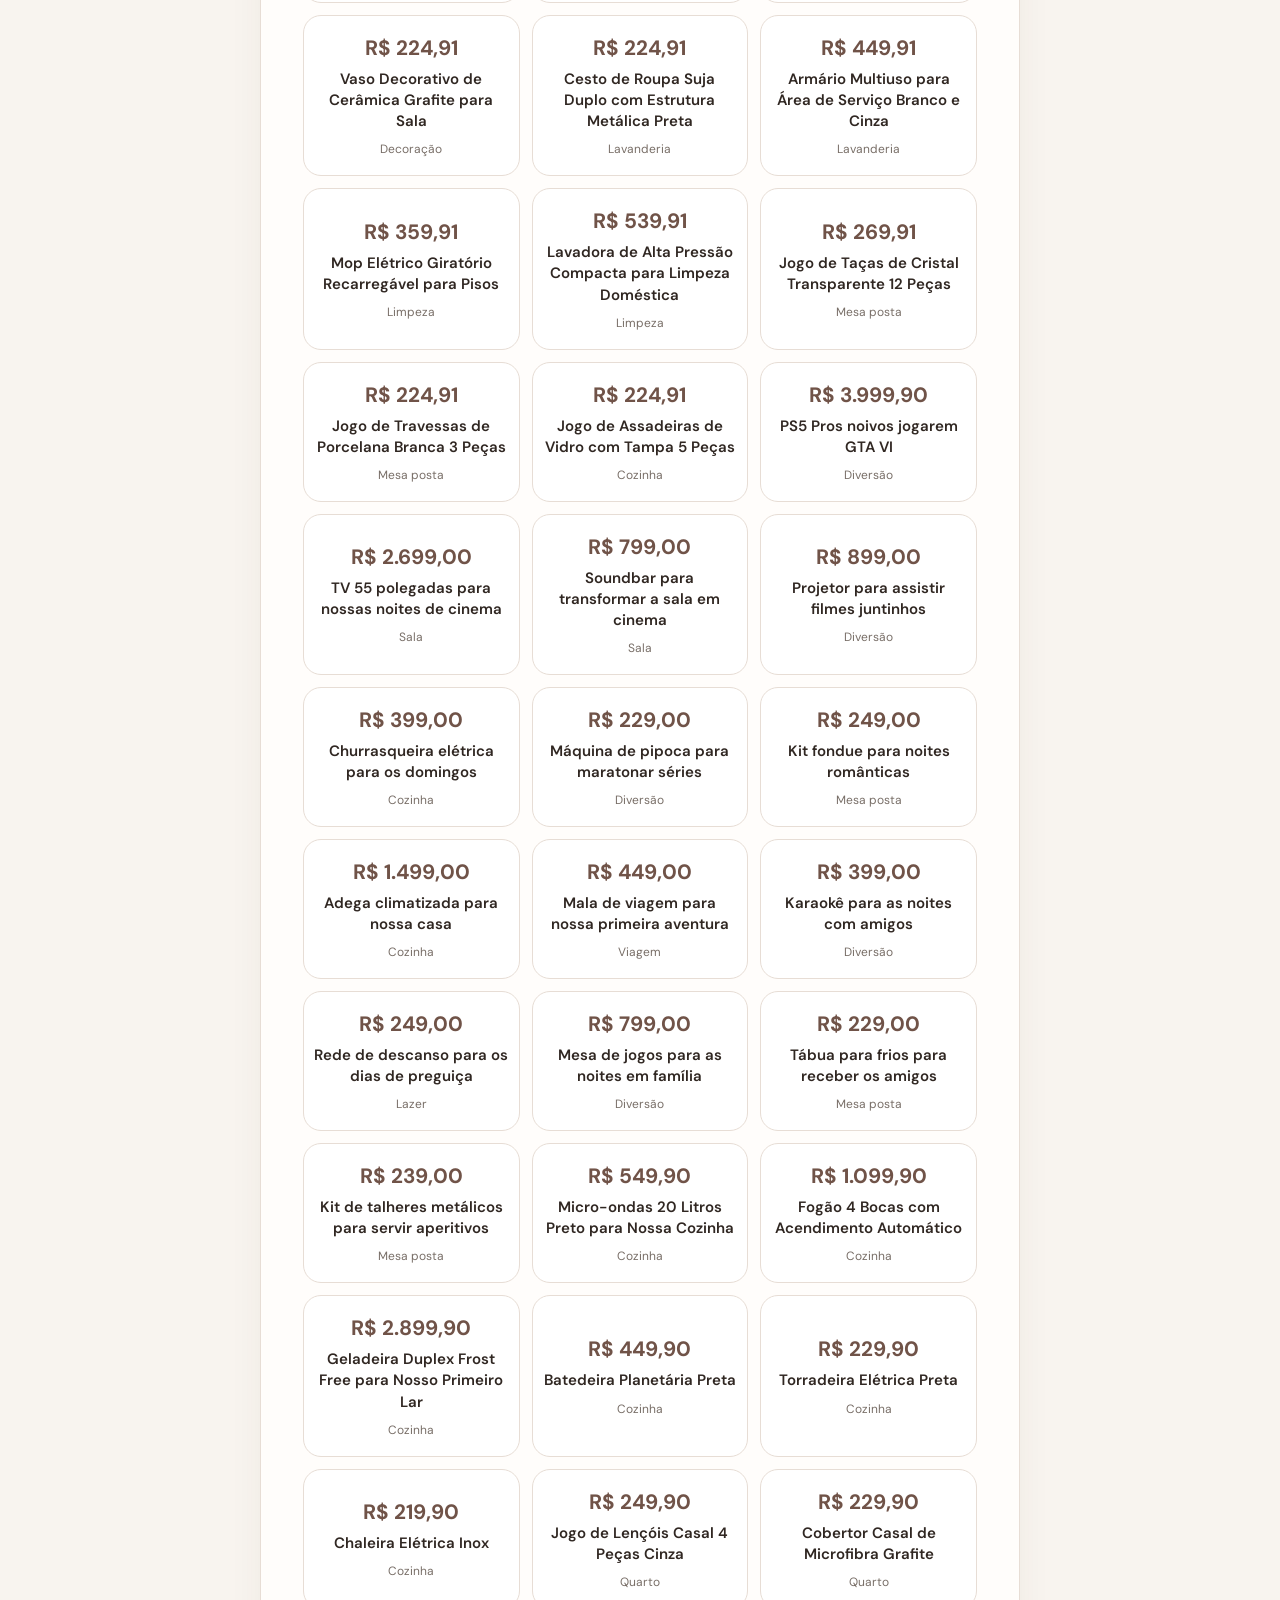
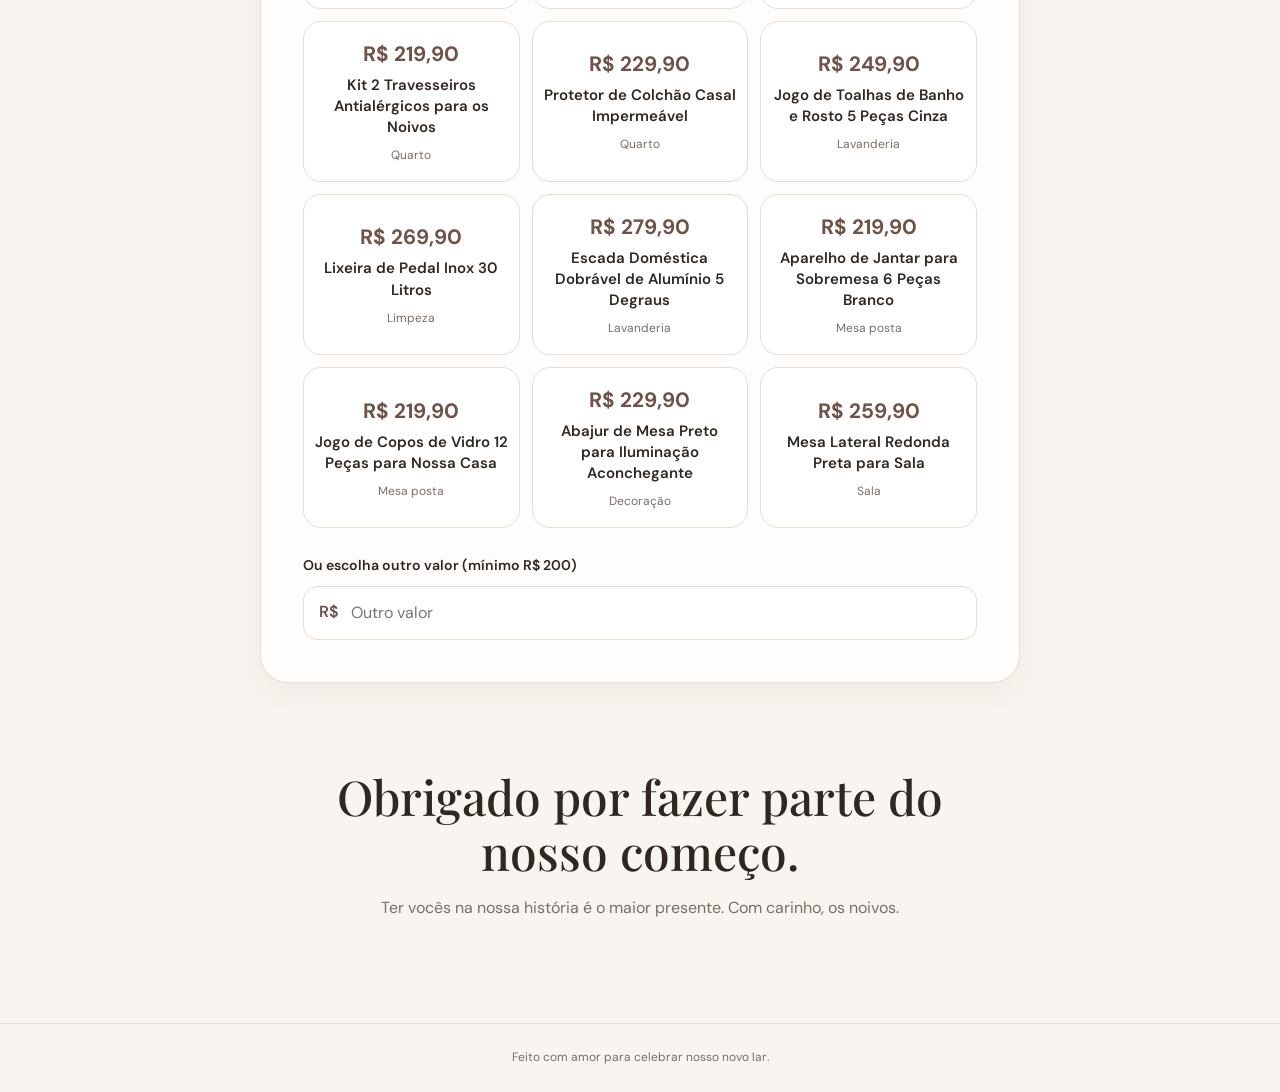
==== commit 1cdc8b58: "Remover acesso à área dos padrinhos do site principal" ====
--- a/index.html
+++ b/index.html
@@ -16,4 +16,4 @@
 <p class="small muted" style="margin-top:12px">Pagamento protegido pela InfinitePay. No cartão, os juros e as taxas de parcelamento ficam a cargo do convidado e são informados antes da confirmação.</p>
 <p id="checkout-notice" class="error" role="status" aria-live="polite"></p>
 </div></section>
-<section class="closing section"><h2>Obrigado por fazer parte do nosso começo.</h2><p>Ter vocês na nossa história é o maior presente. Com carinho, os noivos.</p><a href="padrinhos.html" class="text-link">Área especial dos padrinhos →</a></section></main><footer>Feito com amor para celebrar nosso novo lar.</footer><script src="config.js"></script><script src="presentes.js?v=lista78-essenciais-20261121"></script><script src="checkout-main.js?v=3"></script></body></html>+<section class="closing section"><h2>Obrigado por fazer parte do nosso começo.</h2><p>Ter vocês na nossa história é o maior presente. Com carinho, os noivos.</p></section></main><footer>Feito com amor para celebrar nosso novo lar.</footer><script src="config.js"></script><script src="presentes.js?v=lista78-essenciais-20261121"></script><script src="checkout-main.js?v=3"></script></body></html>
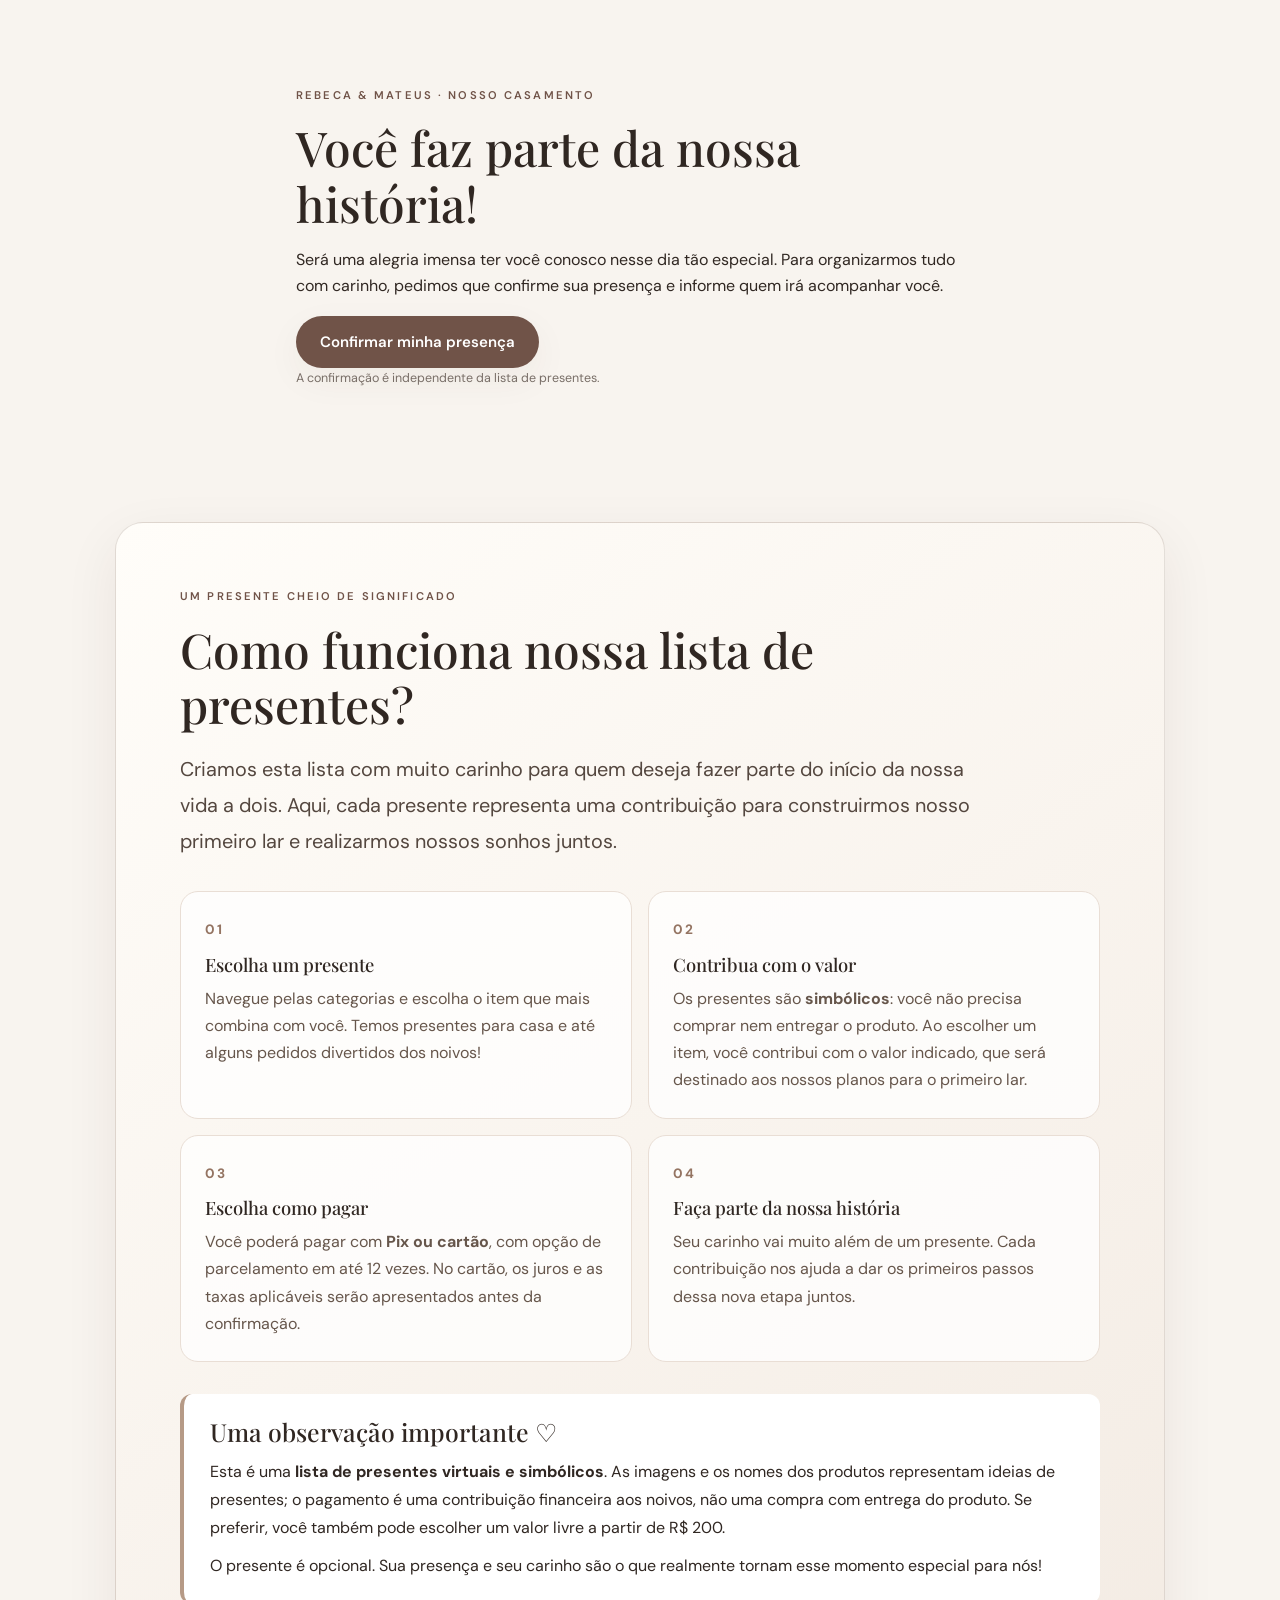
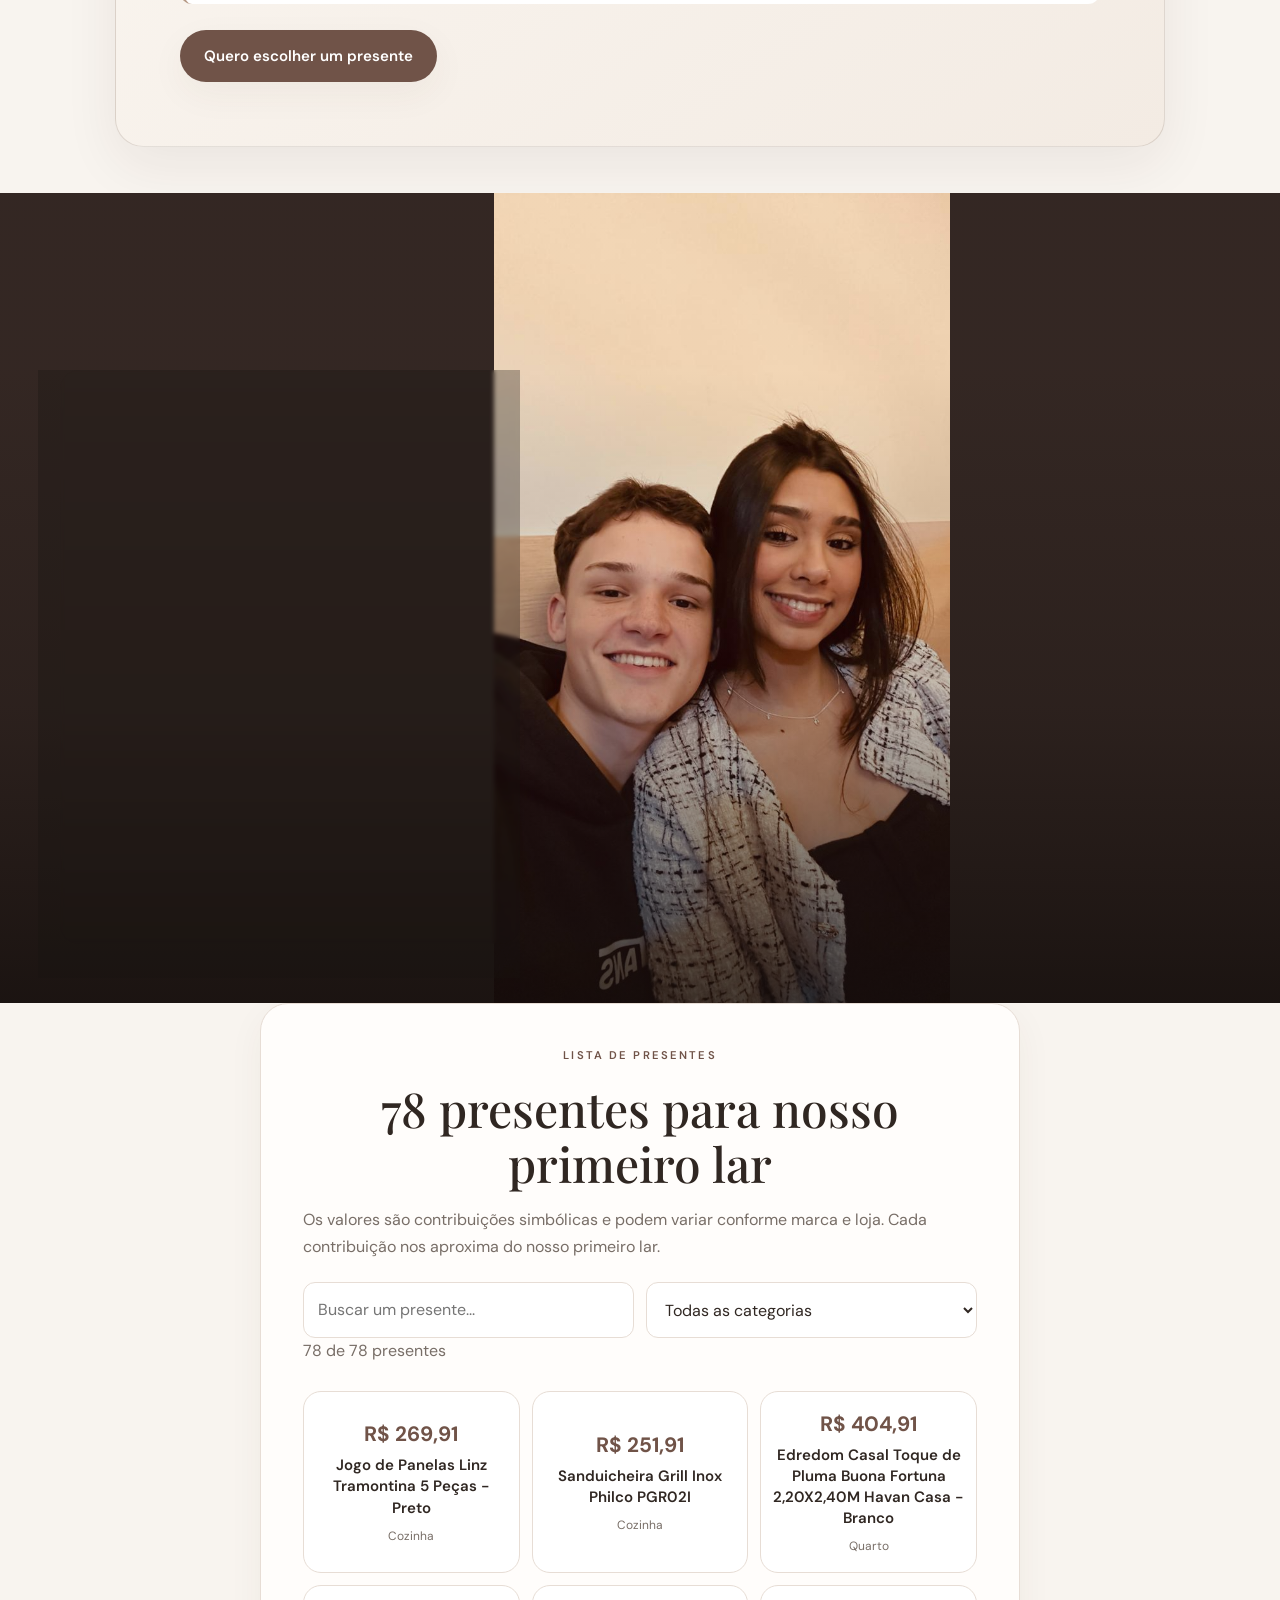
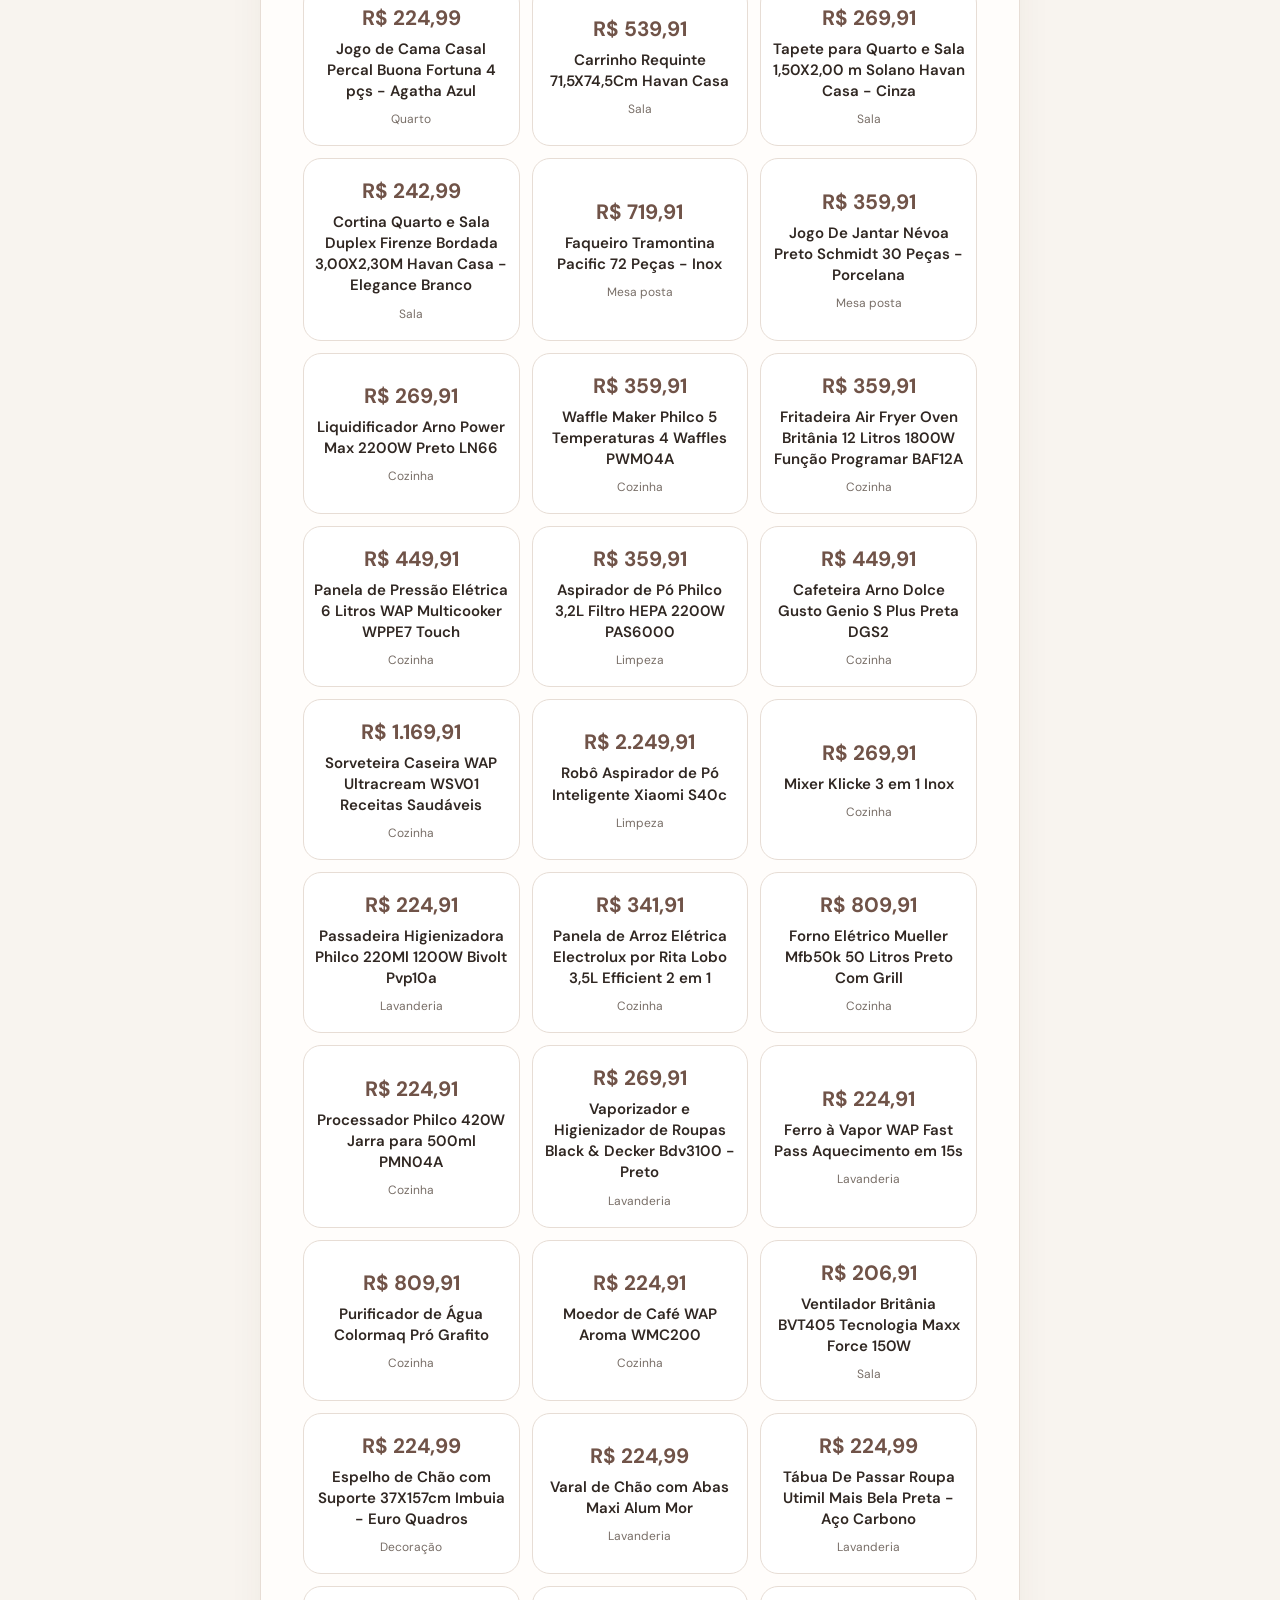
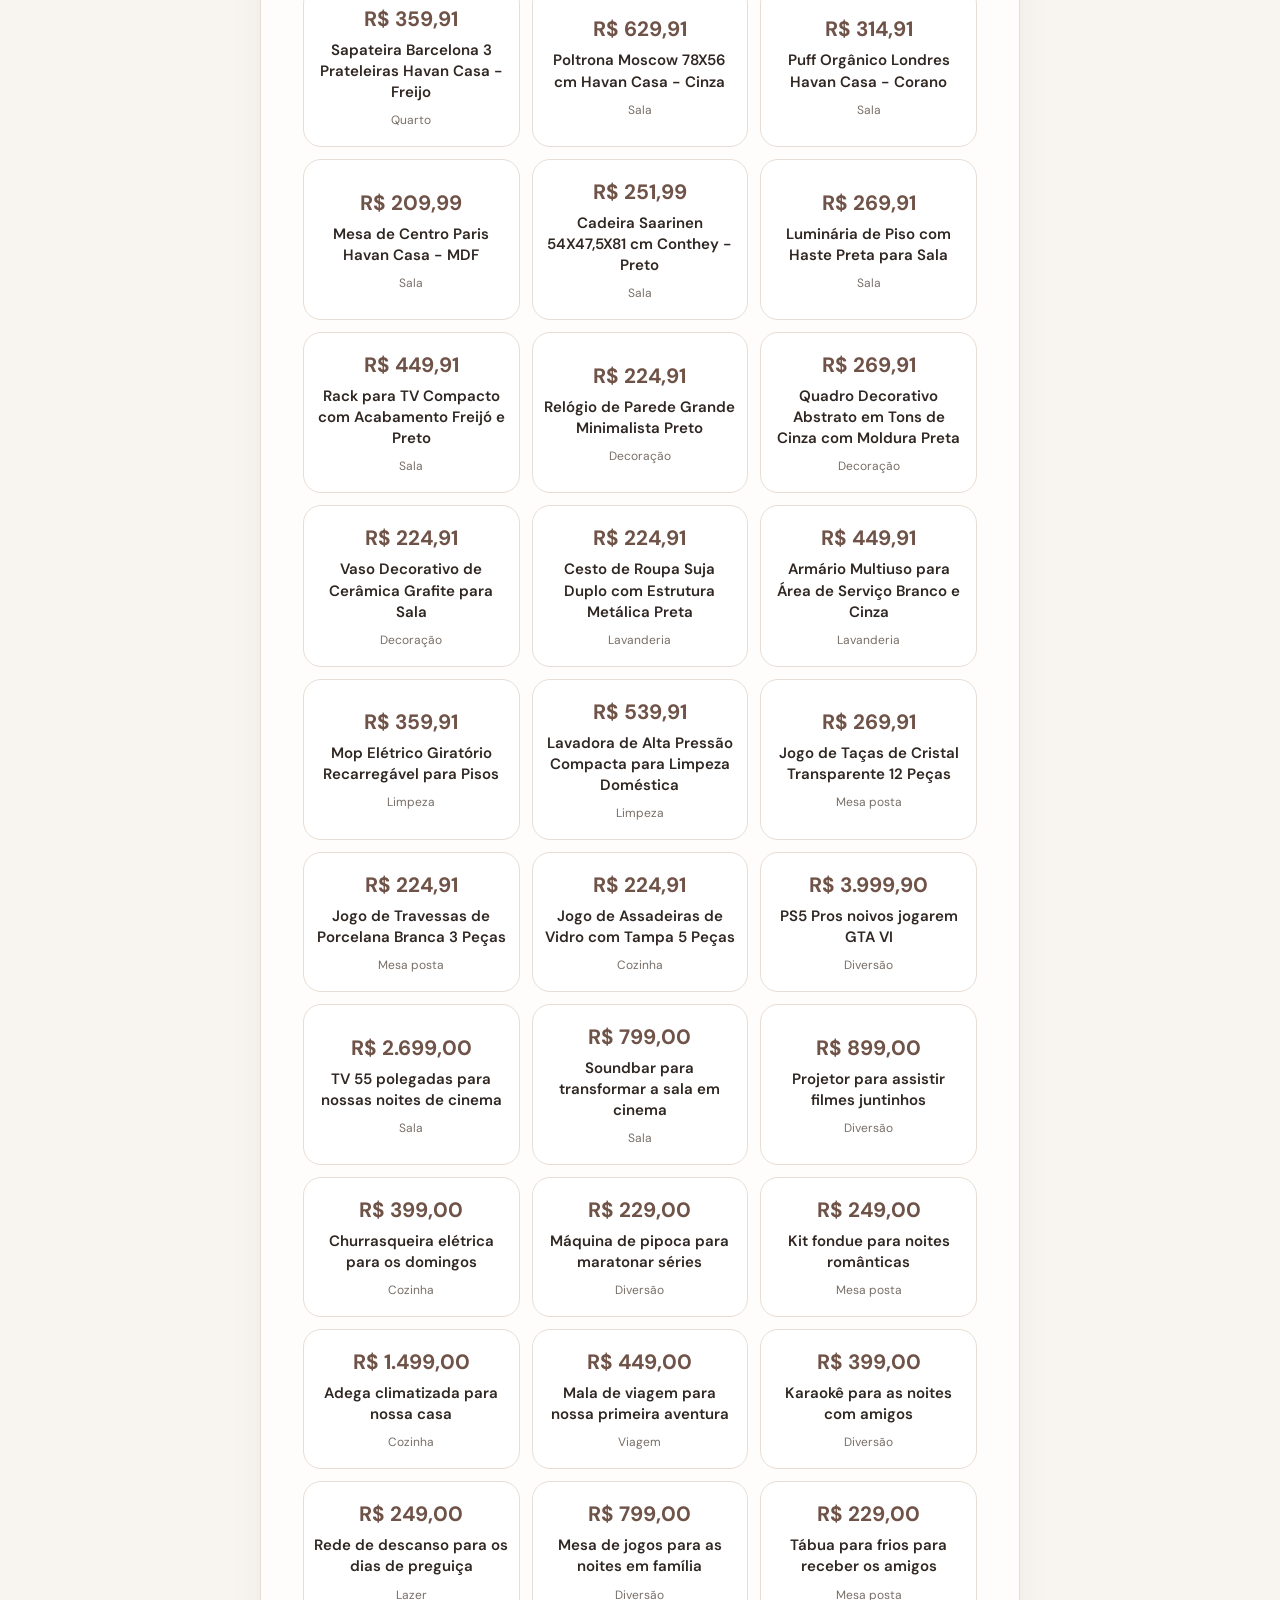
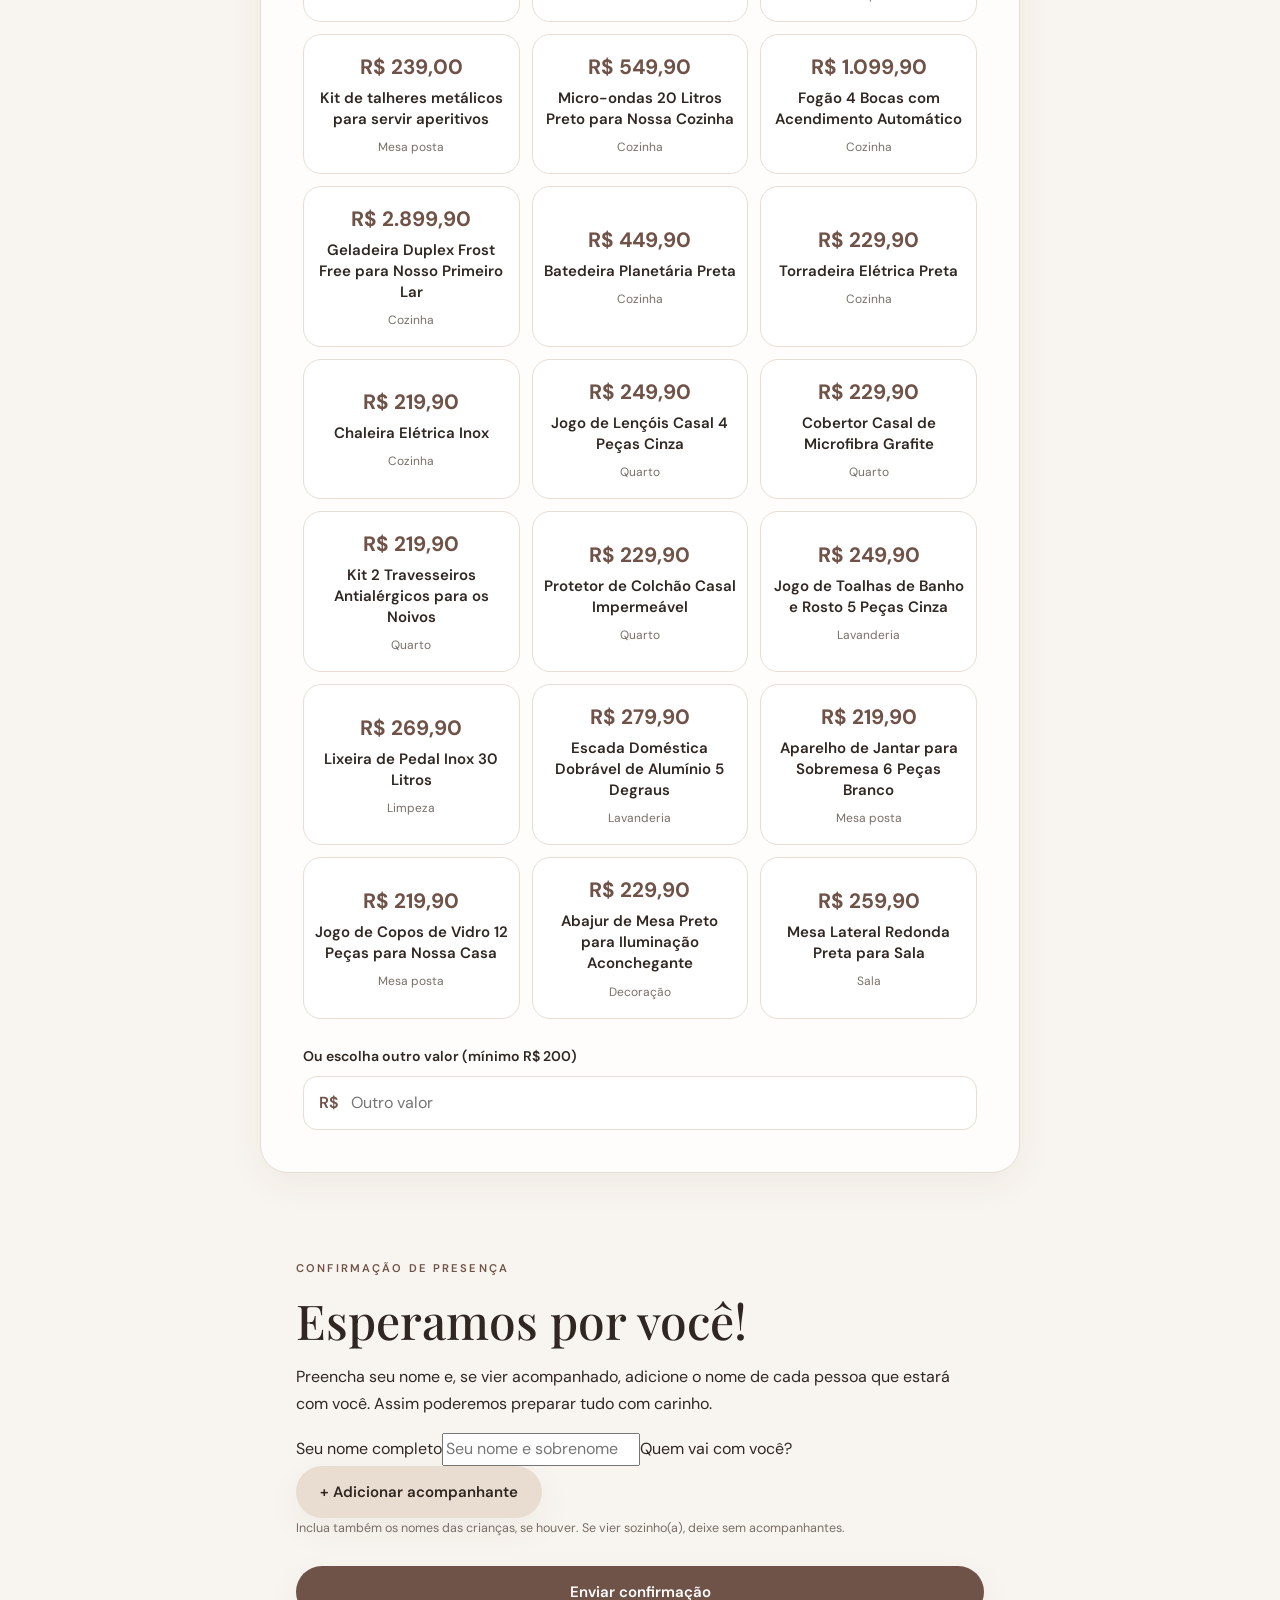
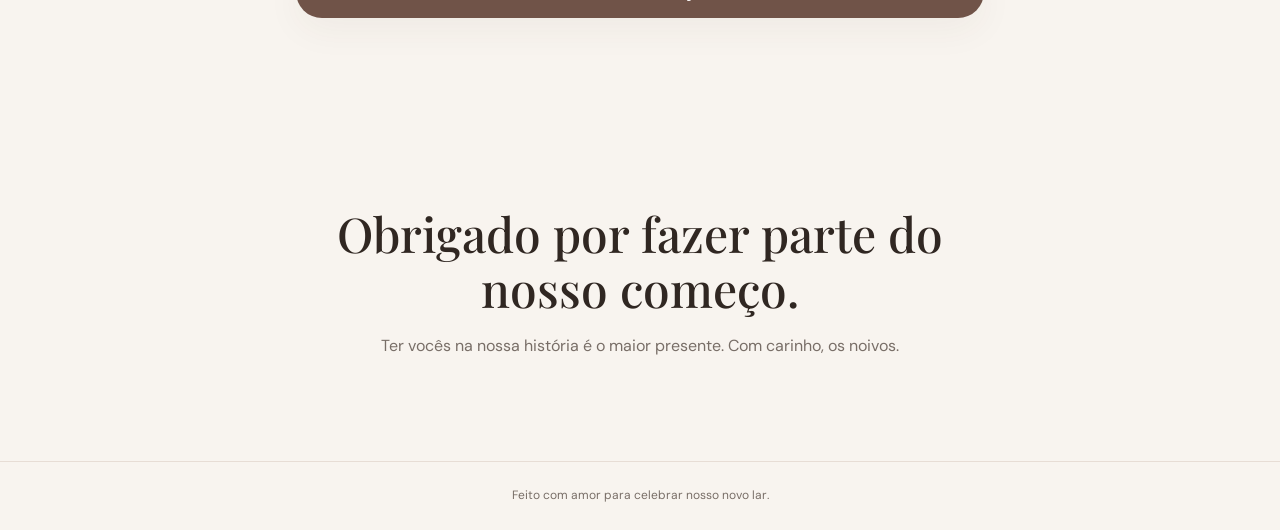
==== commit c69da0a5: "Adicionar confirmação de presença ao início e formulário ao final" ====
--- a/index.html
+++ b/index.html
@@ -1,8 +1,9 @@
 <!doctype html>
-<html lang="pt-BR"><head><meta charset="utf-8"><meta name="viewport" content="width=device-width,initial-scale=1"><meta name="theme-color" content="#f8f4ef"><title>Nosso primeiro lar</title><link rel="stylesheet" href="style.css?v=informativo-primeiro-20261121"></head>
+<html lang="pt-BR"><head><meta charset="utf-8"><meta name="viewport" content="width=device-width,initial-scale=1"><meta name="theme-color" content="#f8f4ef"><title>Nosso primeiro lar</title><link rel="stylesheet" href="style.css?v=rsvp-20261123"></head>
 <body data-kind="geral">
 
-<main><section id="como-funciona" class="section how-section" aria-labelledby="how-title"><p class="eyebrow">UM PRESENTE CHEIO DE SIGNIFICADO</p><h2 id="how-title">Como funciona nossa lista de presentes?</h2><p class="how-lead">Criamos esta lista com muito carinho para quem deseja fazer parte do início da nossa vida a dois. Aqui, cada presente representa uma contribuição para construirmos nosso primeiro lar e realizarmos nossos sonhos juntos.</p><div class="how-steps"><article class="how-step"><span class="how-number">01</span><h3>Escolha um presente</h3><p>Navegue pelas categorias e escolha o item que mais combina com você. Temos presentes para casa e até alguns pedidos divertidos dos noivos!</p></article><article class="how-step"><span class="how-number">02</span><h3>Contribua com o valor</h3><p>Os presentes são <strong>simbólicos</strong>: você não precisa comprar nem entregar o produto. Ao escolher um item, você contribui com o valor indicado, que será destinado aos nossos planos para o primeiro lar.</p></article><article class="how-step"><span class="how-number">03</span><h3>Escolha como pagar</h3><p>Você poderá pagar com <strong>Pix ou cartão</strong>, com opção de parcelamento em até 12 vezes. No cartão, os juros e as taxas aplicáveis serão apresentados antes da confirmação.</p></article><article class="how-step"><span class="how-number">04</span><h3>Faça parte da nossa história</h3><p>Seu carinho vai muito além de um presente. Cada contribuição nos ajuda a dar os primeiros passos dessa nova etapa juntos.</p></article></div><div class="how-note"><h3>Uma observação importante ♡</h3><p>Esta é uma <strong>lista de presentes virtuais e simbólicos</strong>. As imagens e os nomes dos produtos representam ideias de presentes; o pagamento é uma contribuição financeira aos noivos, não uma compra com entrega do produto. Se preferir, você também pode escolher um valor livre a partir de R$ 200.</p><p>O presente é opcional. Sua presença e seu carinho são o que realmente tornam esse momento especial para nós!</p></div><a class="button" href="#presentear">Quero escolher um presente</a></section>
+<main><section class="section rsvp-intro" aria-labelledby="rsvp-intro-title"><p class="eyebrow">REBECA &amp; MATEUS · NOSSO CASAMENTO</p><h2 id="rsvp-intro-title">Você faz parte da nossa história!</h2><p>Será uma alegria imensa ter você conosco nesse dia tão especial. Para organizarmos tudo com carinho, pedimos que confirme sua presença e informe quem irá acompanhar você.</p><a class="button" href="#confirmar-presenca">Confirmar minha presença</a><p class="small muted">A confirmação é independente da lista de presentes.</p></section>
+<section id="como-funciona" class="section how-section" aria-labelledby="how-title"><p class="eyebrow">UM PRESENTE CHEIO DE SIGNIFICADO</p><h2 id="how-title">Como funciona nossa lista de presentes?</h2><p class="how-lead">Criamos esta lista com muito carinho para quem deseja fazer parte do início da nossa vida a dois. Aqui, cada presente representa uma contribuição para construirmos nosso primeiro lar e realizarmos nossos sonhos juntos.</p><div class="how-steps"><article class="how-step"><span class="how-number">01</span><h3>Escolha um presente</h3><p>Navegue pelas categorias e escolha o item que mais combina com você. Temos presentes para casa e até alguns pedidos divertidos dos noivos!</p></article><article class="how-step"><span class="how-number">02</span><h3>Contribua com o valor</h3><p>Os presentes são <strong>simbólicos</strong>: você não precisa comprar nem entregar o produto. Ao escolher um item, você contribui com o valor indicado, que será destinado aos nossos planos para o primeiro lar.</p></article><article class="how-step"><span class="how-number">03</span><h3>Escolha como pagar</h3><p>Você poderá pagar com <strong>Pix ou cartão</strong>, com opção de parcelamento em até 12 vezes. No cartão, os juros e as taxas aplicáveis serão apresentados antes da confirmação.</p></article><article class="how-step"><span class="how-number">04</span><h3>Faça parte da nossa história</h3><p>Seu carinho vai muito além de um presente. Cada contribuição nos ajuda a dar os primeiros passos dessa nova etapa juntos.</p></article></div><div class="how-note"><h3>Uma observação importante ♡</h3><p>Esta é uma <strong>lista de presentes virtuais e simbólicos</strong>. As imagens e os nomes dos produtos representam ideias de presentes; o pagamento é uma contribuição financeira aos noivos, não uma compra com entrega do produto. Se preferir, você também pode escolher um valor livre a partir de R$ 200.</p><p>O presente é opcional. Sua presença e seu carinho são o que realmente tornam esse momento especial para nós!</p></div><a class="button" href="#presentear">Quero escolher um presente</a></section>
 <header class="hero"><div class="hero-photo" aria-hidden="true"></div><div class="hero-content"><p class="eyebrow">NOSSO CASAMENTO</p><h1>Nosso primeiro<br><em>lar começa com vocês.</em></h1><p>Um presente cheio de carinho para o sonho que estamos construindo juntos.</p><a class="button" href="#presentear">Presentear nosso sonho</a></div></header>
 
 <section id="presentear" class="section gift-section"><p class="eyebrow">LISTA DE PRESENTES</p><h2>78 presentes para nosso primeiro lar</h2><p class="muted">Os valores são contribuições simbólicas e podem variar conforme marca e loja. Cada contribuição nos aproxima do nosso primeiro lar.</p><div class="gift-tools"><input id="gift-search" type="search" placeholder="Buscar um presente..." aria-label="Buscar presentes"><select id="gift-category" aria-label="Filtrar categoria"><option value="">Todas as categorias</option></select></div><p id="gift-count" class="muted"></p><div id="gift-options" class="gift-grid"></div><label class="field-label" for="custom-amount">Ou escolha outro valor (mínimo R$ 200)</label><div class="money-input"><span>R$</span><input id="custom-amount" type="number" min="200" max="100000" step="1" placeholder="Outro valor" inputmode="decimal"></div>
@@ -16,4 +17,5 @@
 <p class="small muted" style="margin-top:12px">Pagamento protegido pela InfinitePay. No cartão, os juros e as taxas de parcelamento ficam a cargo do convidado e são informados antes da confirmação.</p>
 <p id="checkout-notice" class="error" role="status" aria-live="polite"></p>
 </div></section>
-<section class="closing section"><h2>Obrigado por fazer parte do nosso começo.</h2><p>Ter vocês na nossa história é o maior presente. Com carinho, os noivos.</p></section></main><footer>Feito com amor para celebrar nosso novo lar.</footer><script src="config.js"></script><script src="presentes.js?v=lista78-essenciais-20261121"></script><script src="checkout-main.js?v=3"></script></body></html>+<section id="confirmar-presenca" class="section rsvp-form-section" aria-labelledby="rsvp-title"><p class="eyebrow">CONFIRMAÇÃO DE PRESENÇA</p><h2 id="rsvp-title">Esperamos por você!</h2><p>Preencha seu nome e, se vier acompanhado, adicione o nome de cada pessoa que estará com você. Assim poderemos preparar tudo com carinho.</p><form id="rsvp-form" class="rsvp-form"><label for="rsvp-name">Seu nome completo</label><input id="rsvp-name" name="name" type="text" autocomplete="name" maxlength="120" required placeholder="Seu nome e sobrenome"><label>Quem vai com você?</label><div id="rsvp-guests" class="rsvp-guests"></div><button id="rsvp-add" class="button secondary" type="button">+ Adicionar acompanhante</button><p class="small muted">Inclua também os nomes das crianças, se houver. Se vier sozinho(a), deixe sem acompanhantes.</p><button id="rsvp-submit" class="button full" type="submit">Enviar confirmação</button><p id="rsvp-feedback" class="rsvp-feedback" role="status" aria-live="polite"></p></form></section>
+<section class="closing section"><h2>Obrigado por fazer parte do nosso começo.</h2><p>Ter vocês na nossa história é o maior presente. Com carinho, os noivos.</p></section></main><footer>Feito com amor para celebrar nosso novo lar.</footer><script src="config.js"></script><script src="presentes.js?v=lista78-essenciais-20261121"></script><script src="checkout-main.js?v=3"></script><script src="rsvp.js?v=1"></script></body></html>
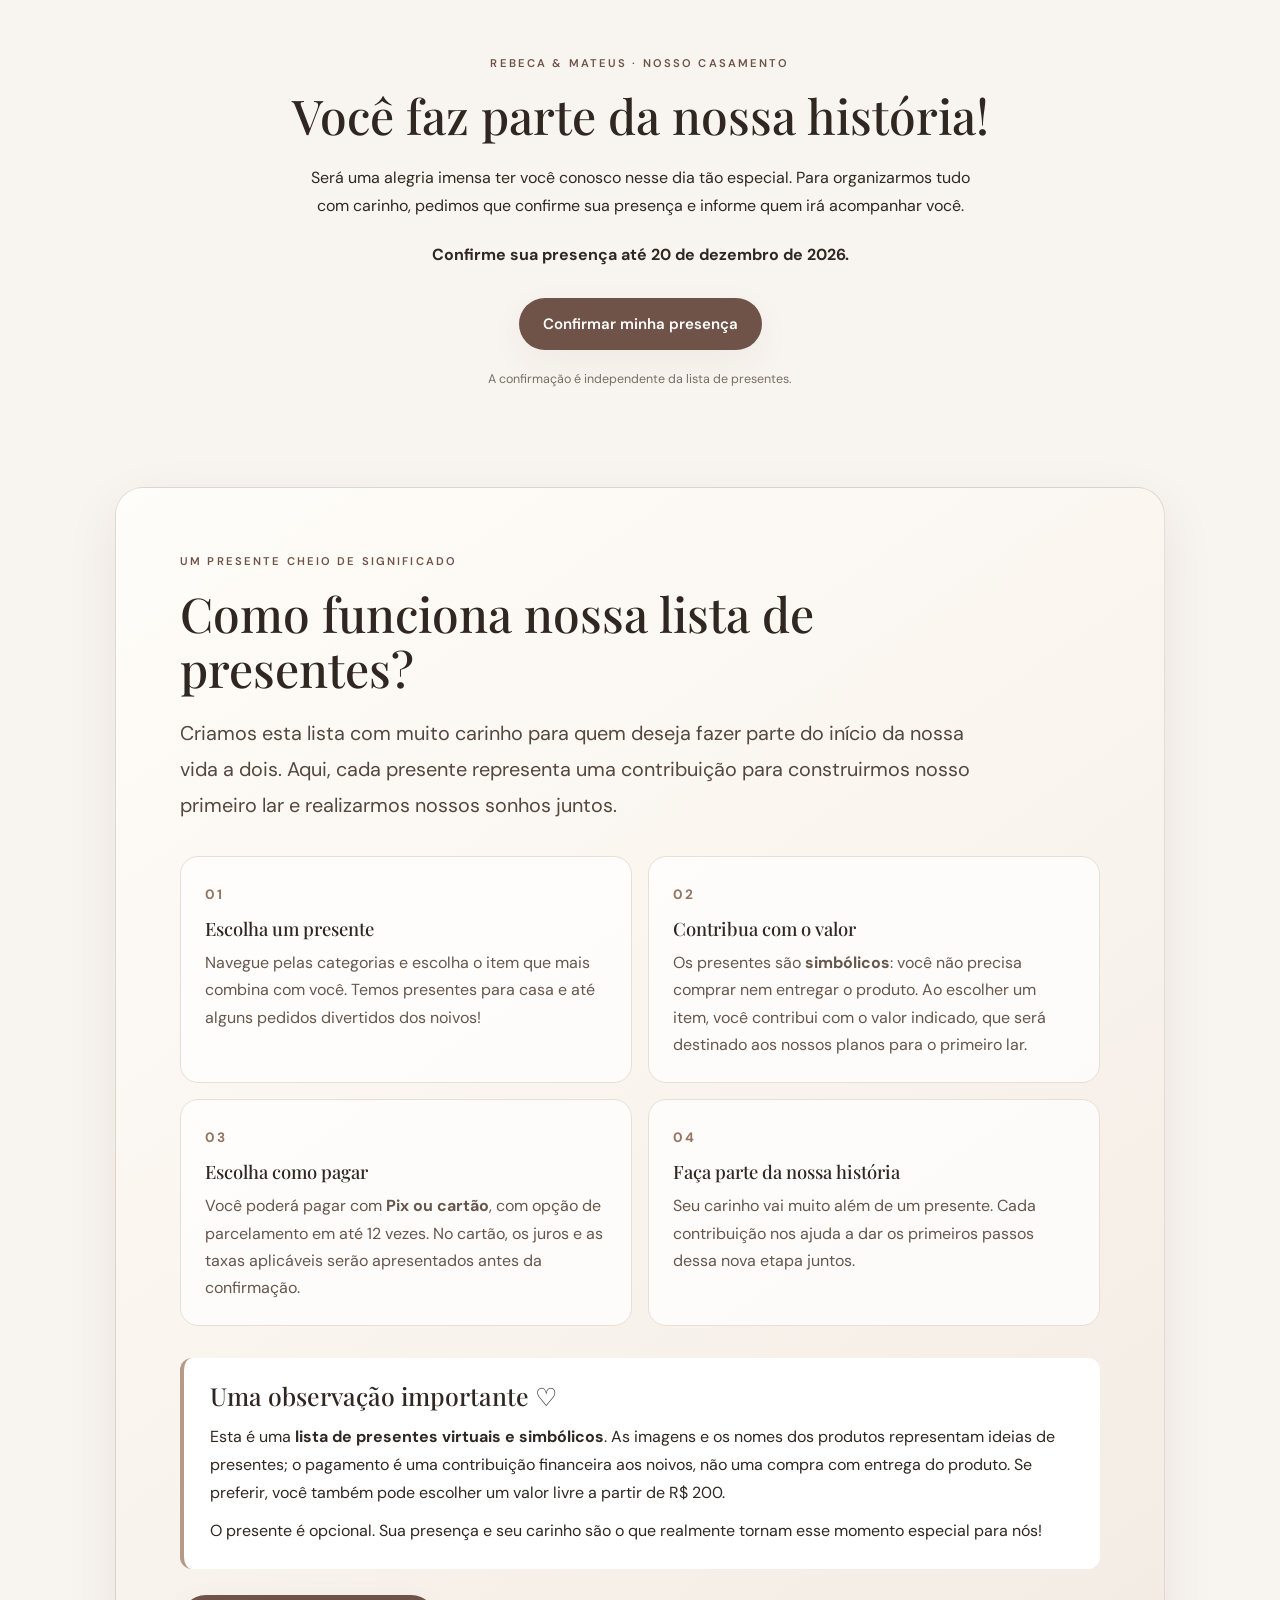
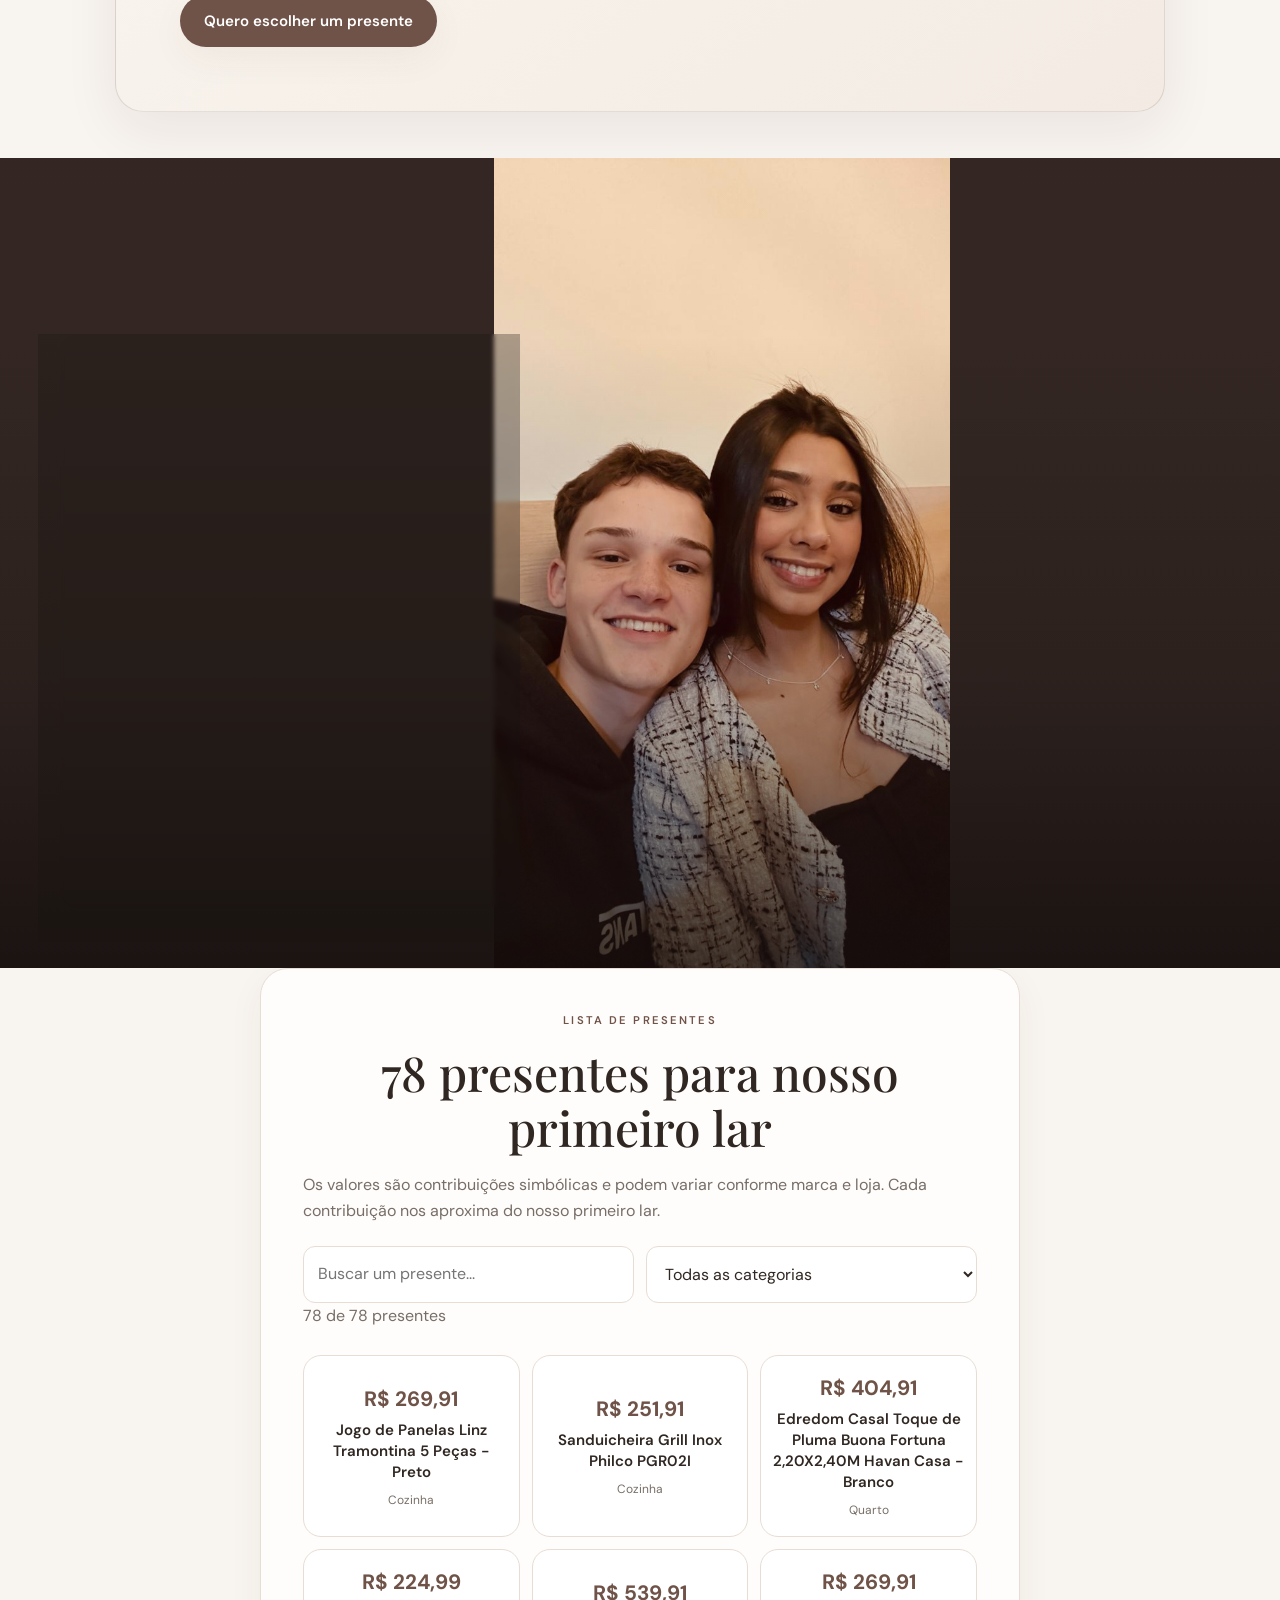
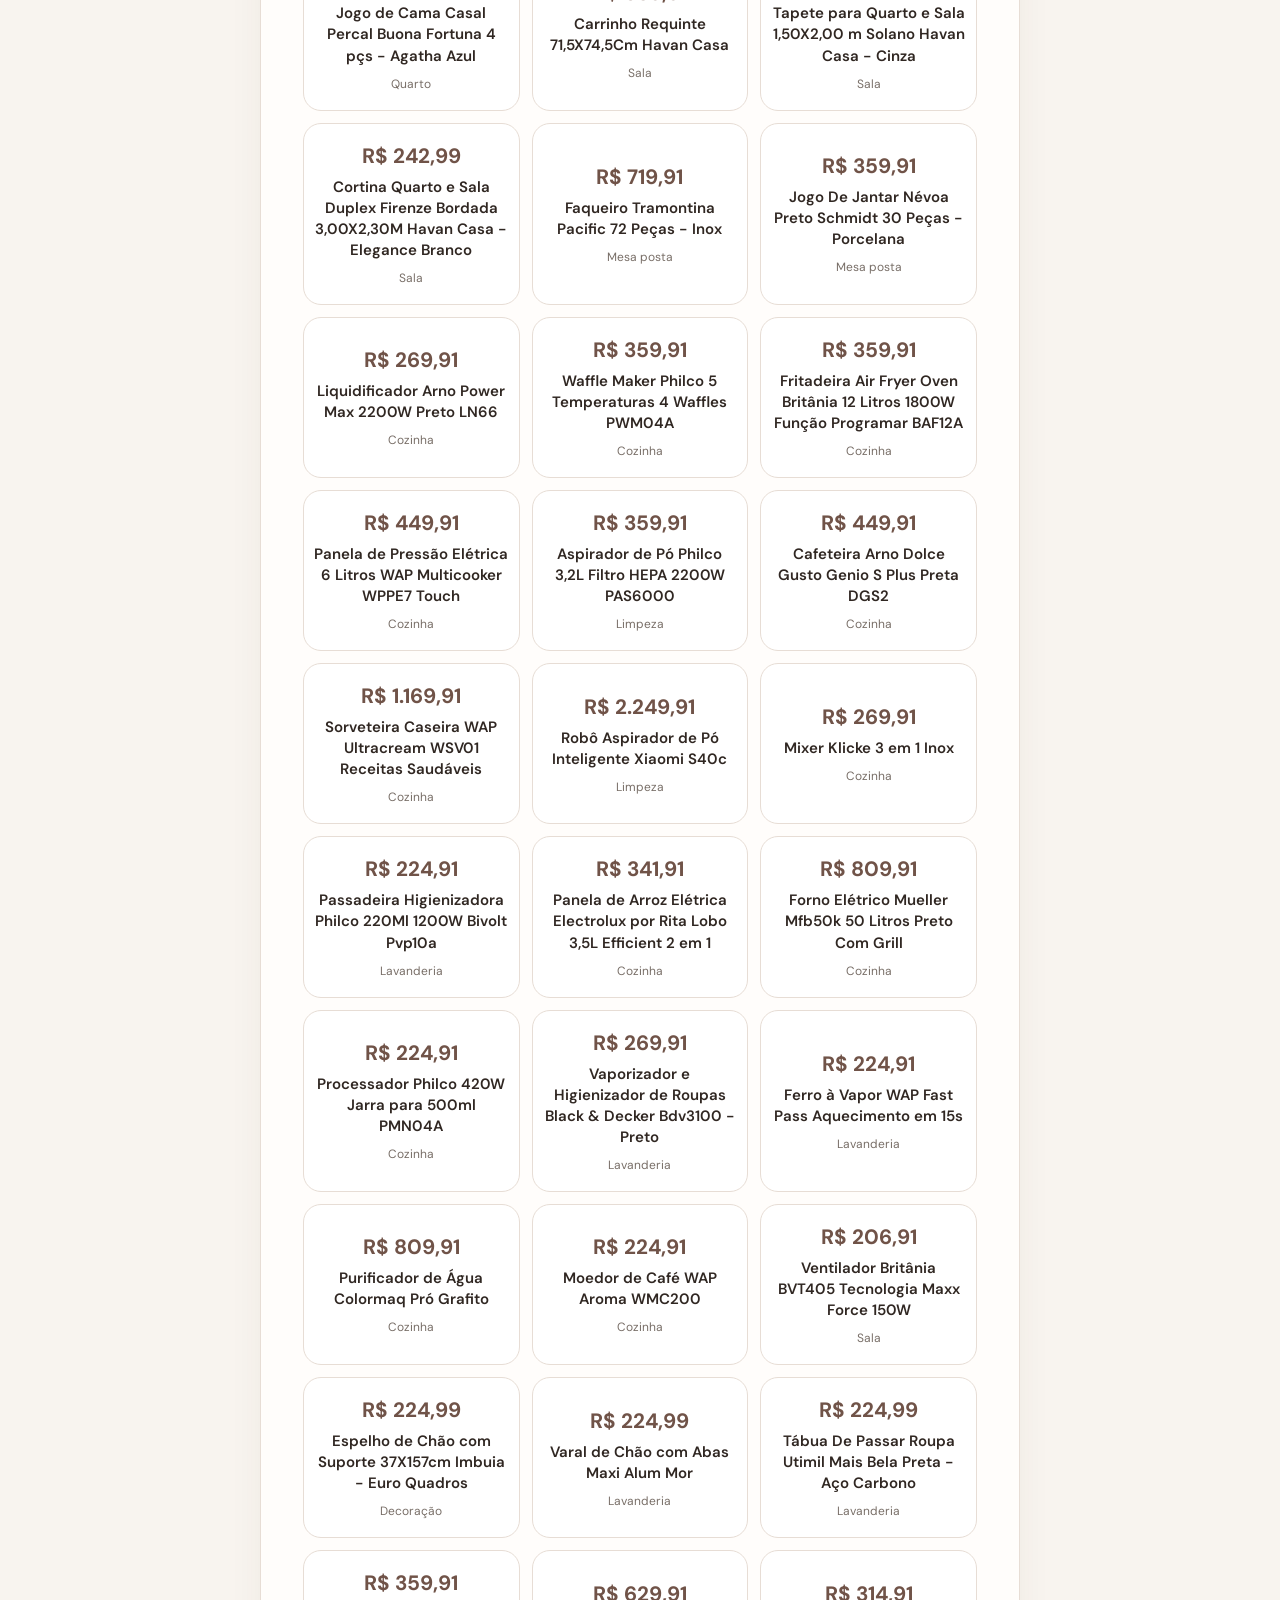
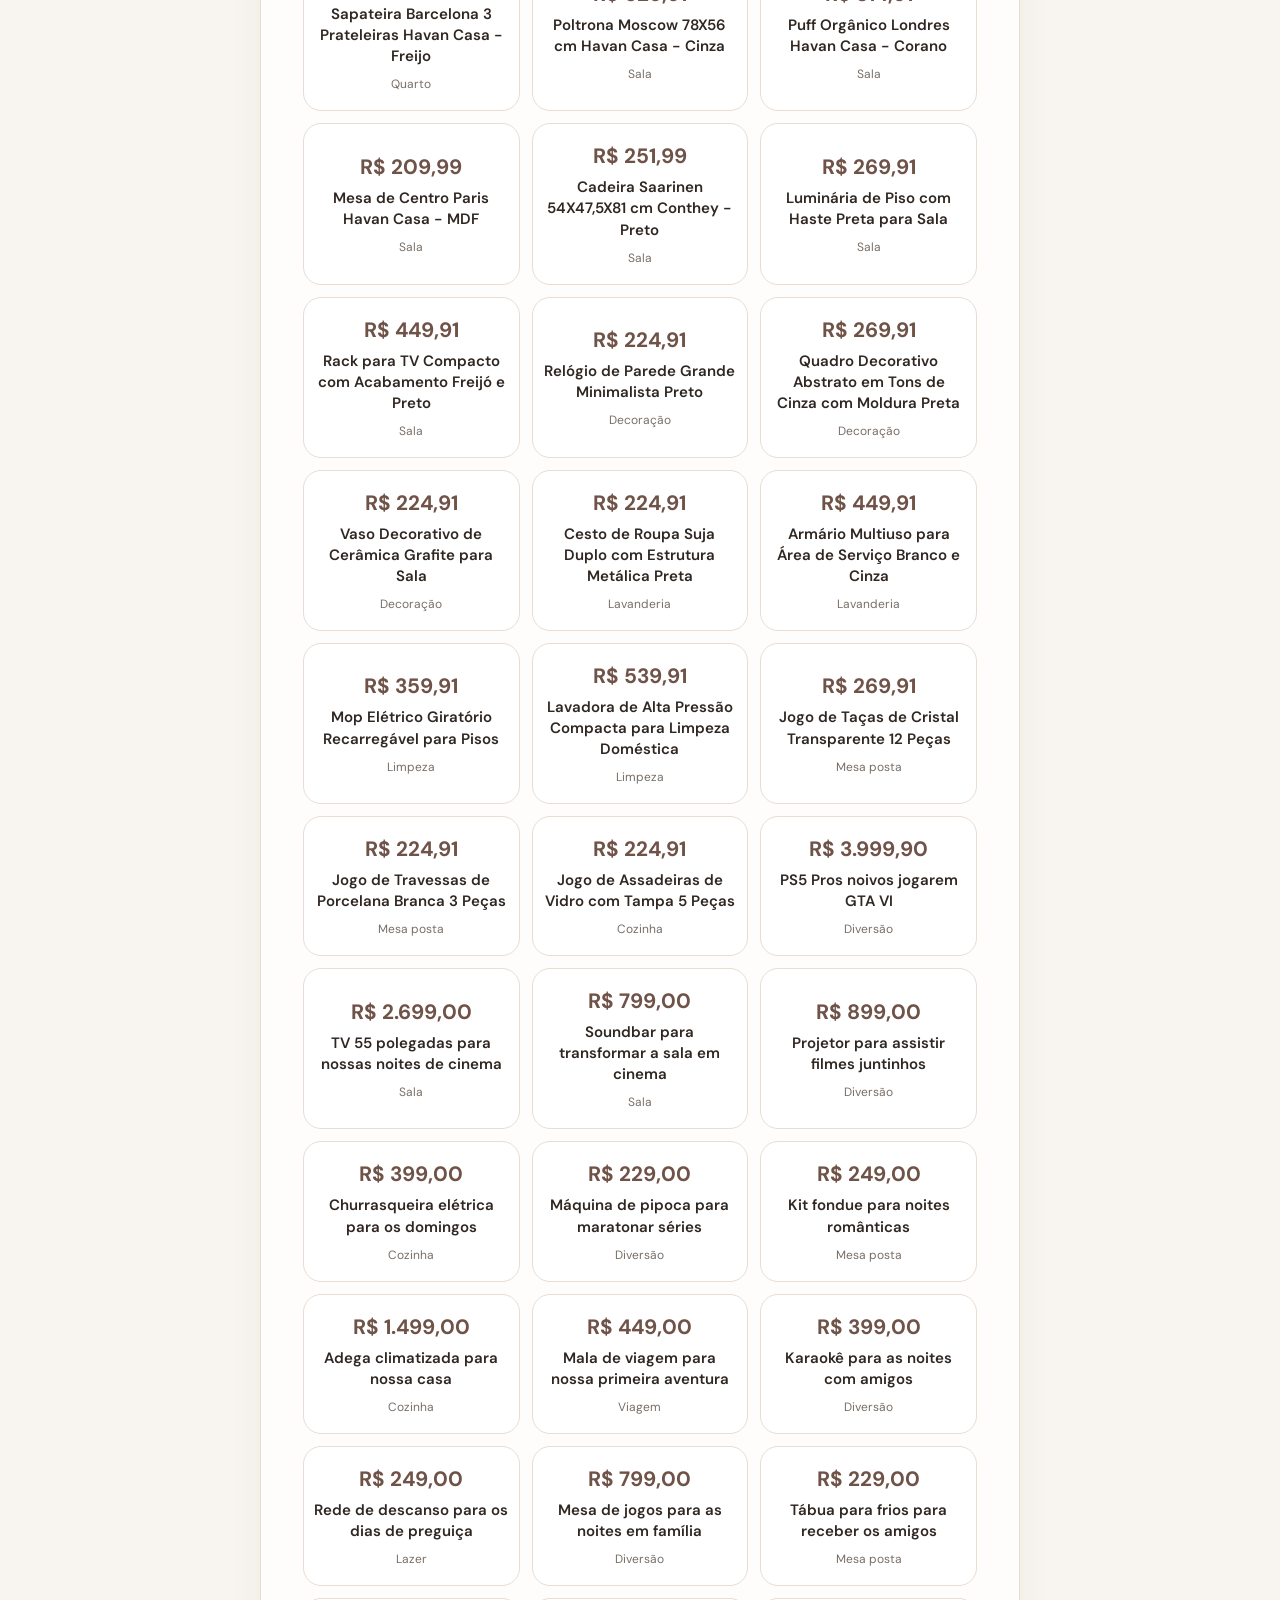
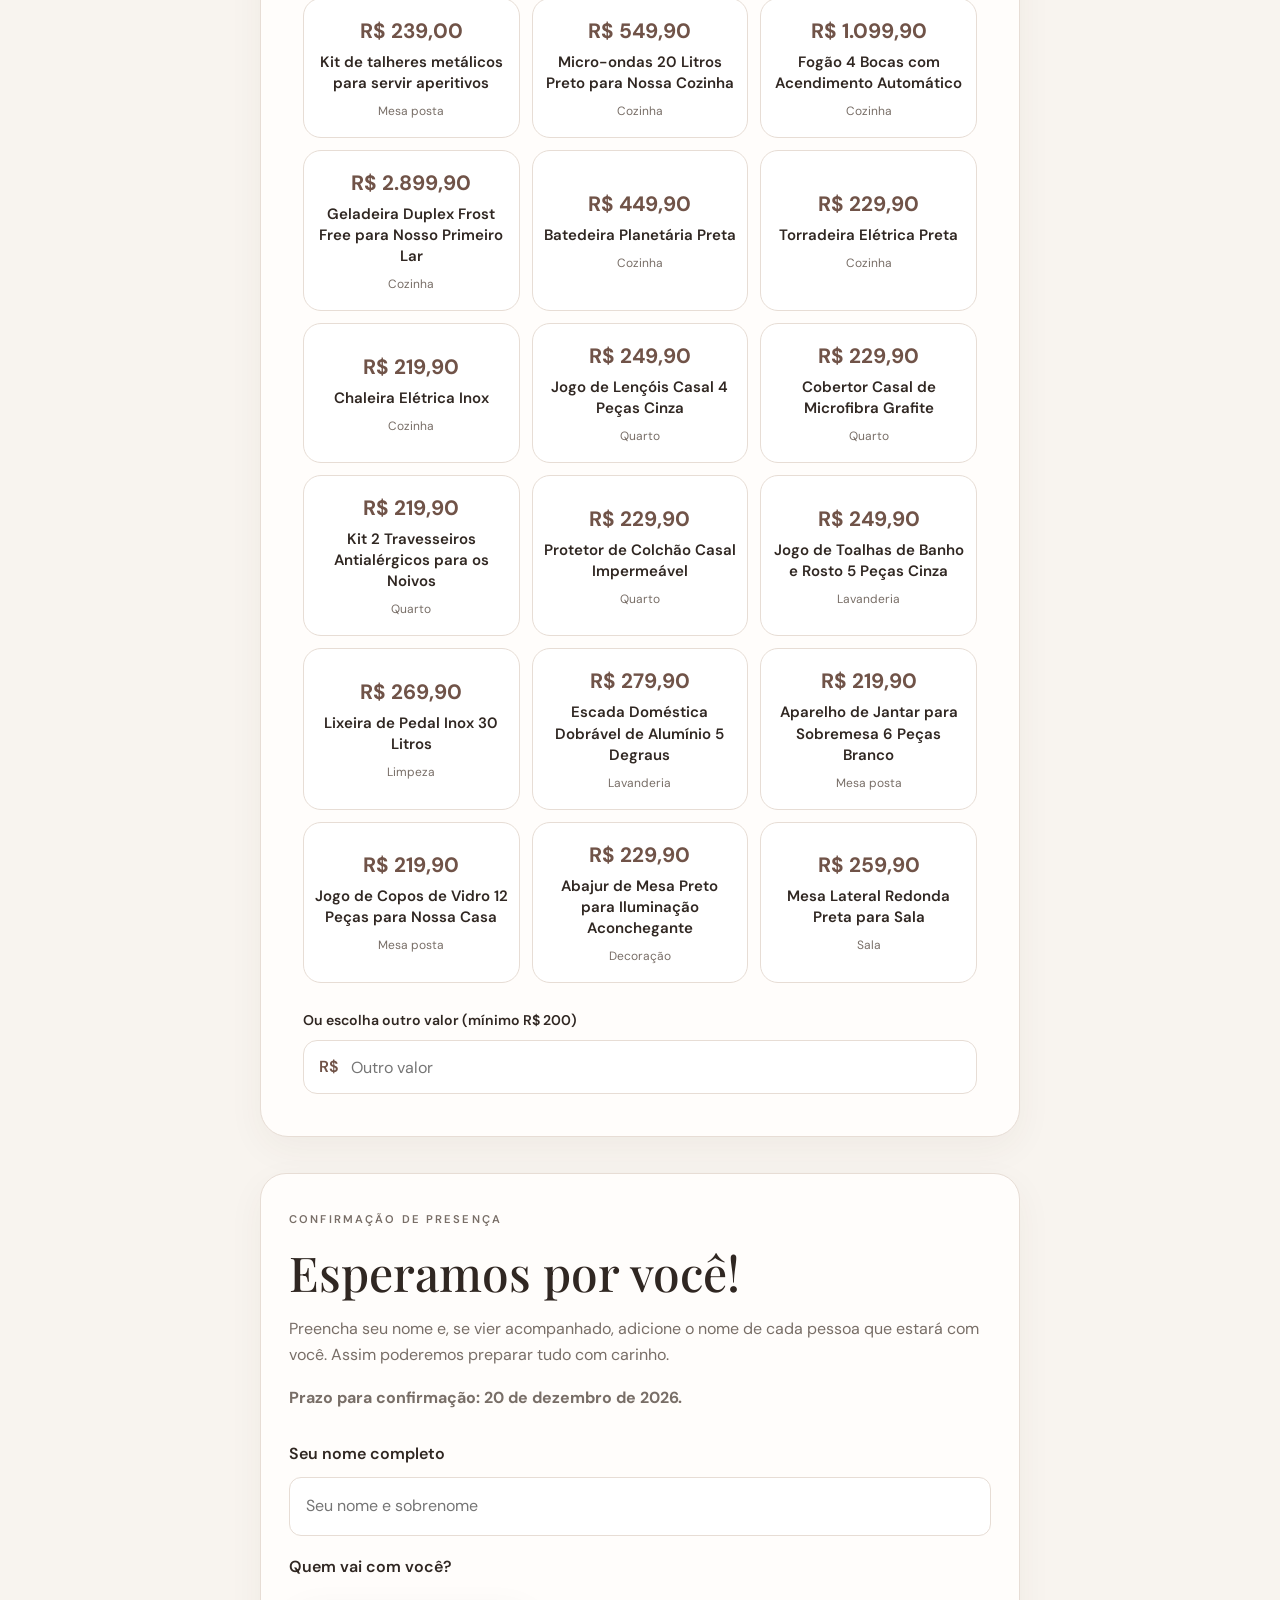
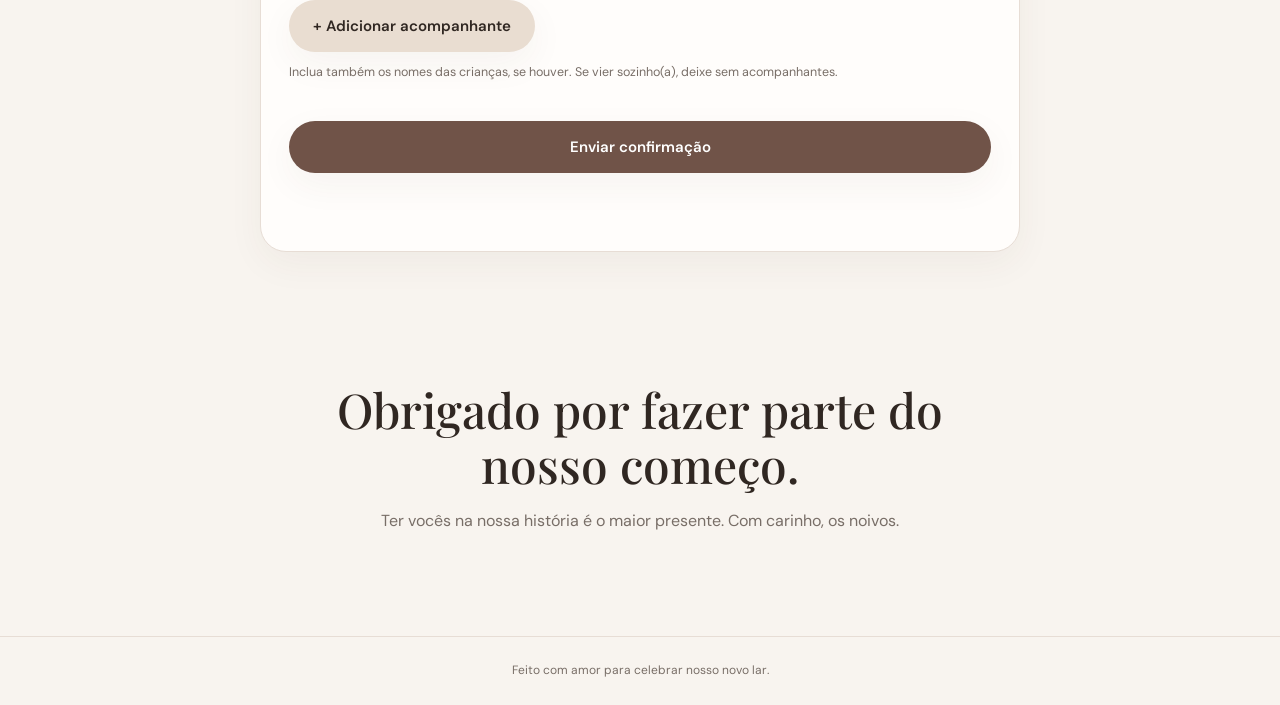
==== commit 710a02e9: "Definir prazo de confirmação até 20 de dezembro de 2026" ====
--- a/index.html
+++ b/index.html
@@ -1,8 +1,8 @@
 <!doctype html>
-<html lang="pt-BR"><head><meta charset="utf-8"><meta name="viewport" content="width=device-width,initial-scale=1"><meta name="theme-color" content="#f8f4ef"><title>Nosso primeiro lar</title><link rel="stylesheet" href="style.css?v=rsvp-20261123"></head>
+<html lang="pt-BR"><head><meta charset="utf-8"><meta name="viewport" content="width=device-width,initial-scale=1"><meta name="theme-color" content="#f8f4ef"><title>Nosso primeiro lar</title><link rel="stylesheet" href="style.css?v=rsvp-prazo-20261123"></head>
 <body data-kind="geral">
 
-<main><section class="section rsvp-intro" aria-labelledby="rsvp-intro-title"><p class="eyebrow">REBECA &amp; MATEUS · NOSSO CASAMENTO</p><h2 id="rsvp-intro-title">Você faz parte da nossa história!</h2><p>Será uma alegria imensa ter você conosco nesse dia tão especial. Para organizarmos tudo com carinho, pedimos que confirme sua presença e informe quem irá acompanhar você.</p><a class="button" href="#confirmar-presenca">Confirmar minha presença</a><p class="small muted">A confirmação é independente da lista de presentes.</p></section>
+<main><section class="section rsvp-intro" aria-labelledby="rsvp-intro-title"><p class="eyebrow">REBECA &amp; MATEUS · NOSSO CASAMENTO</p><h2 id="rsvp-intro-title">Você faz parte da nossa história!</h2><p>Será uma alegria imensa ter você conosco nesse dia tão especial. Para organizarmos tudo com carinho, pedimos que confirme sua presença e informe quem irá acompanhar você.</p><p class="rsvp-deadline"><strong>Confirme sua presença até 20 de dezembro de 2026.</strong></p><a class="button" href="#confirmar-presenca">Confirmar minha presença</a><p class="small muted">A confirmação é independente da lista de presentes.</p></section>
 <section id="como-funciona" class="section how-section" aria-labelledby="how-title"><p class="eyebrow">UM PRESENTE CHEIO DE SIGNIFICADO</p><h2 id="how-title">Como funciona nossa lista de presentes?</h2><p class="how-lead">Criamos esta lista com muito carinho para quem deseja fazer parte do início da nossa vida a dois. Aqui, cada presente representa uma contribuição para construirmos nosso primeiro lar e realizarmos nossos sonhos juntos.</p><div class="how-steps"><article class="how-step"><span class="how-number">01</span><h3>Escolha um presente</h3><p>Navegue pelas categorias e escolha o item que mais combina com você. Temos presentes para casa e até alguns pedidos divertidos dos noivos!</p></article><article class="how-step"><span class="how-number">02</span><h3>Contribua com o valor</h3><p>Os presentes são <strong>simbólicos</strong>: você não precisa comprar nem entregar o produto. Ao escolher um item, você contribui com o valor indicado, que será destinado aos nossos planos para o primeiro lar.</p></article><article class="how-step"><span class="how-number">03</span><h3>Escolha como pagar</h3><p>Você poderá pagar com <strong>Pix ou cartão</strong>, com opção de parcelamento em até 12 vezes. No cartão, os juros e as taxas aplicáveis serão apresentados antes da confirmação.</p></article><article class="how-step"><span class="how-number">04</span><h3>Faça parte da nossa história</h3><p>Seu carinho vai muito além de um presente. Cada contribuição nos ajuda a dar os primeiros passos dessa nova etapa juntos.</p></article></div><div class="how-note"><h3>Uma observação importante ♡</h3><p>Esta é uma <strong>lista de presentes virtuais e simbólicos</strong>. As imagens e os nomes dos produtos representam ideias de presentes; o pagamento é uma contribuição financeira aos noivos, não uma compra com entrega do produto. Se preferir, você também pode escolher um valor livre a partir de R$ 200.</p><p>O presente é opcional. Sua presença e seu carinho são o que realmente tornam esse momento especial para nós!</p></div><a class="button" href="#presentear">Quero escolher um presente</a></section>
 <header class="hero"><div class="hero-photo" aria-hidden="true"></div><div class="hero-content"><p class="eyebrow">NOSSO CASAMENTO</p><h1>Nosso primeiro<br><em>lar começa com vocês.</em></h1><p>Um presente cheio de carinho para o sonho que estamos construindo juntos.</p><a class="button" href="#presentear">Presentear nosso sonho</a></div></header>
 
@@ -17,5 +17,5 @@
 <p class="small muted" style="margin-top:12px">Pagamento protegido pela InfinitePay. No cartão, os juros e as taxas de parcelamento ficam a cargo do convidado e são informados antes da confirmação.</p>
 <p id="checkout-notice" class="error" role="status" aria-live="polite"></p>
 </div></section>
-<section id="confirmar-presenca" class="section rsvp-form-section" aria-labelledby="rsvp-title"><p class="eyebrow">CONFIRMAÇÃO DE PRESENÇA</p><h2 id="rsvp-title">Esperamos por você!</h2><p>Preencha seu nome e, se vier acompanhado, adicione o nome de cada pessoa que estará com você. Assim poderemos preparar tudo com carinho.</p><form id="rsvp-form" class="rsvp-form"><label for="rsvp-name">Seu nome completo</label><input id="rsvp-name" name="name" type="text" autocomplete="name" maxlength="120" required placeholder="Seu nome e sobrenome"><label>Quem vai com você?</label><div id="rsvp-guests" class="rsvp-guests"></div><button id="rsvp-add" class="button secondary" type="button">+ Adicionar acompanhante</button><p class="small muted">Inclua também os nomes das crianças, se houver. Se vier sozinho(a), deixe sem acompanhantes.</p><button id="rsvp-submit" class="button full" type="submit">Enviar confirmação</button><p id="rsvp-feedback" class="rsvp-feedback" role="status" aria-live="polite"></p></form></section>
+<section id="confirmar-presenca" class="section rsvp-form-section" aria-labelledby="rsvp-title"><p class="eyebrow">CONFIRMAÇÃO DE PRESENÇA</p><h2 id="rsvp-title">Esperamos por você!</h2><p>Preencha seu nome e, se vier acompanhado, adicione o nome de cada pessoa que estará com você. Assim poderemos preparar tudo com carinho.</p><p class="rsvp-deadline"><strong>Prazo para confirmação: 20 de dezembro de 2026.</strong></p><form id="rsvp-form" class="rsvp-form"><label for="rsvp-name">Seu nome completo</label><input id="rsvp-name" name="name" type="text" autocomplete="name" maxlength="120" required placeholder="Seu nome e sobrenome"><label>Quem vai com você?</label><div id="rsvp-guests" class="rsvp-guests"></div><button id="rsvp-add" class="button secondary" type="button">+ Adicionar acompanhante</button><p class="small muted">Inclua também os nomes das crianças, se houver. Se vier sozinho(a), deixe sem acompanhantes.</p><button id="rsvp-submit" class="button full" type="submit">Enviar confirmação</button><p id="rsvp-feedback" class="rsvp-feedback" role="status" aria-live="polite"></p></form></section>
 <section class="closing section"><h2>Obrigado por fazer parte do nosso começo.</h2><p>Ter vocês na nossa história é o maior presente. Com carinho, os noivos.</p></section></main><footer>Feito com amor para celebrar nosso novo lar.</footer><script src="config.js"></script><script src="presentes.js?v=lista78-essenciais-20261121"></script><script src="checkout-main.js?v=3"></script><script src="rsvp.js?v=1"></script></body></html>
--- a/style.css
+++ b/style.css
@@ -60,3 +60,10 @@
 .how-note p{line-height:1.75;margin:0 0 10px}
 .how-note p:last-child{margin-bottom:0}
 @media(max-width:699px){.how-section{margin:18px 10px 28px;padding:26px 18px;border-radius:20px}.how-steps{grid-template-columns:1fr;gap:12px;margin:24px 0}.how-step{padding:20px}.how-note{padding:20px}.how-section>.button{display:block;text-align:center}}
+
+/* Confirmação de presença */
+.rsvp-intro{text-align:center;max-width:850px;padding:54px 22px 44px}
+.rsvp-intro h2{max-width:740px;margin:0 auto 20px}.rsvp-intro>p:not(.eyebrow){max-width:660px;margin:0 auto 20px;line-height:1.8}.rsvp-intro .button{margin:8px 0 18px}
+.rsvp-form-section{background:var(--paper);border:1px solid var(--line);border-radius:26px;box-shadow:var(--shadow);max-width:760px;margin:36px auto 44px;padding:36px 28px}
+.rsvp-form-section>p{color:var(--muted)}.rsvp-form{display:flex;flex-direction:column;gap:10px;margin-top:22px}.rsvp-form label{font-weight:600;color:var(--ink);margin-top:8px}.rsvp-form input{display:block;width:100%;padding:15px 16px;border:1px solid var(--line);border-radius:12px;font:inherit;background:#fff;color:var(--ink);font-size:16px}.rsvp-guests{display:flex;flex-direction:column;gap:12px}.rsvp-guest{display:flex;gap:8px;align-items:center}.rsvp-guest input{flex:1;min-width:0}.rsvp-remove{border:1px solid var(--line);border-radius:12px;padding:13px;background:#f4ece7;color:var(--brown);font:inherit;cursor:pointer}.rsvp-form .button.secondary{align-self:flex-start}.rsvp-feedback{min-height:1.5em;margin:8px 0 0}.rsvp-feedback[data-state="error"]{color:#a13c37}.rsvp-feedback[data-state="success"]{color:#356844}
+@media(max-width:699px){.rsvp-intro{padding:34px 20px}.rsvp-form-section{margin:22px 10px;padding:28px 18px}.rsvp-intro .button{width:100%}}
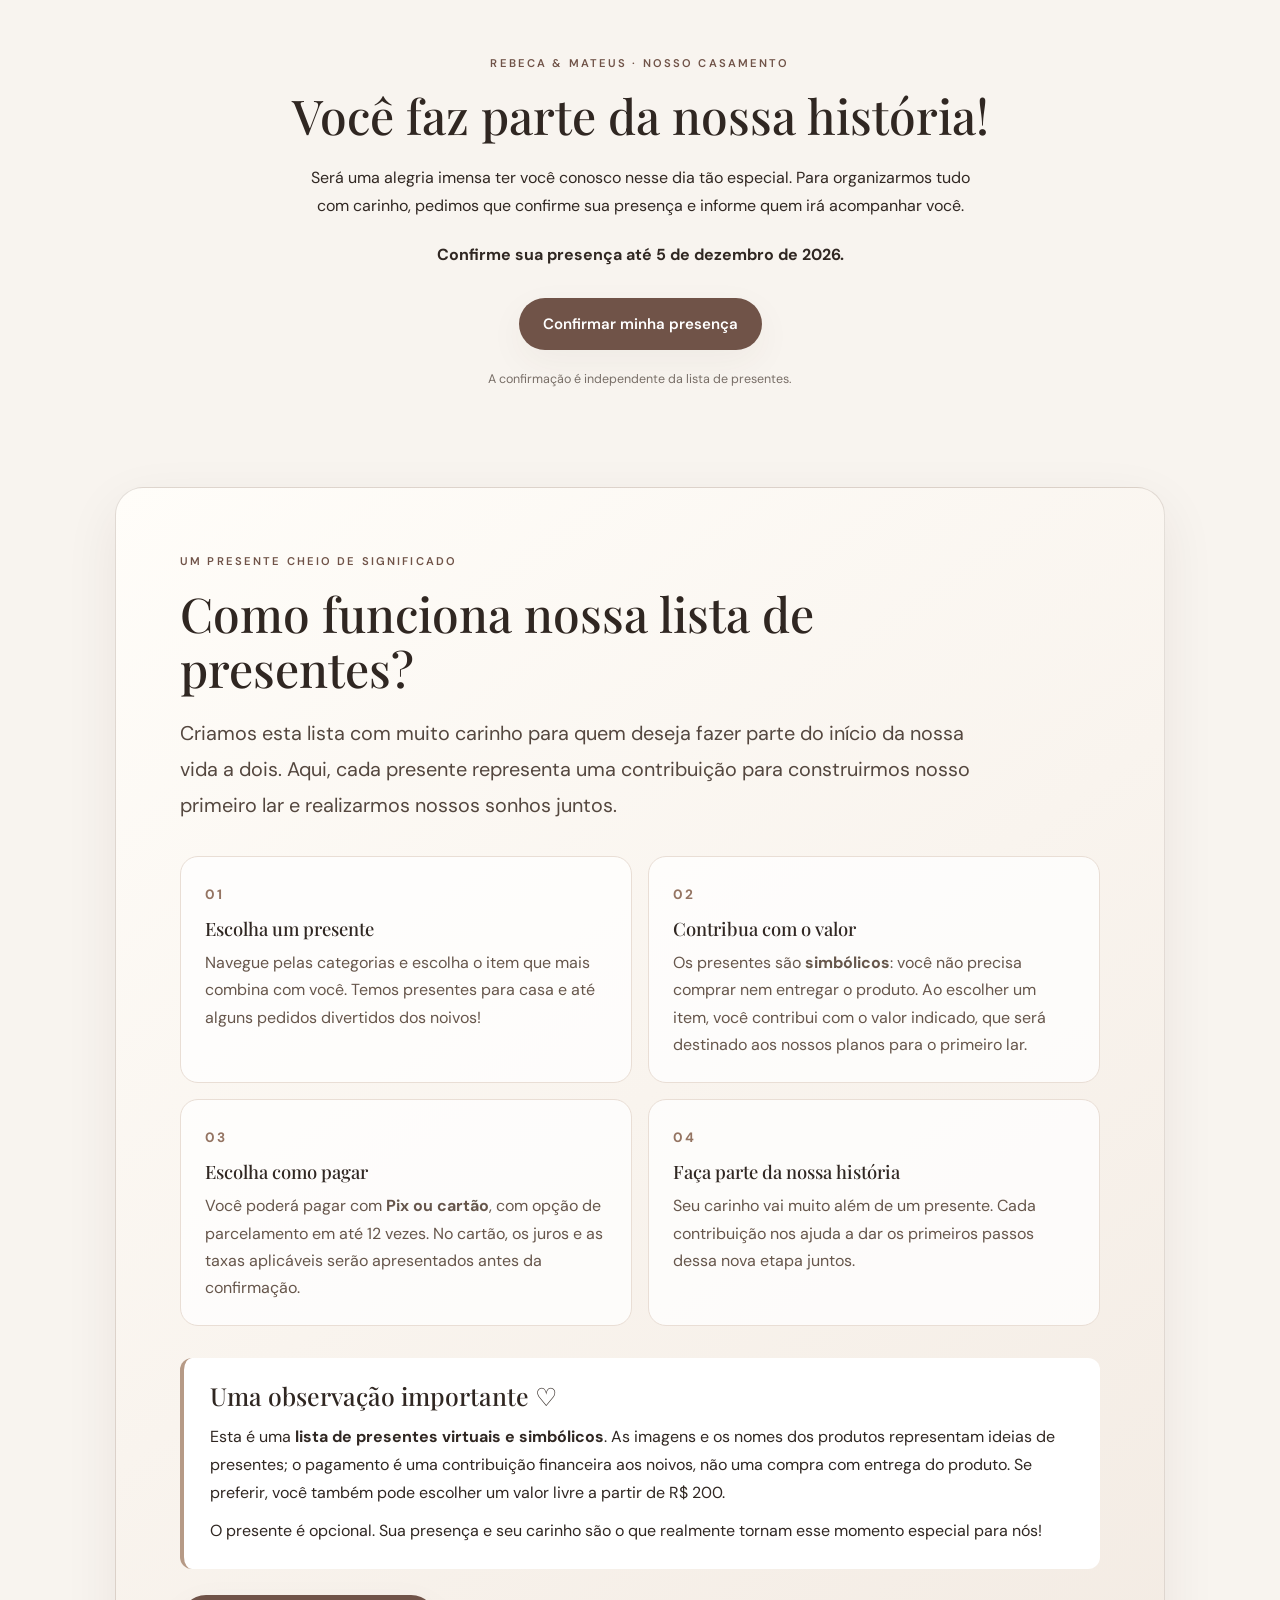
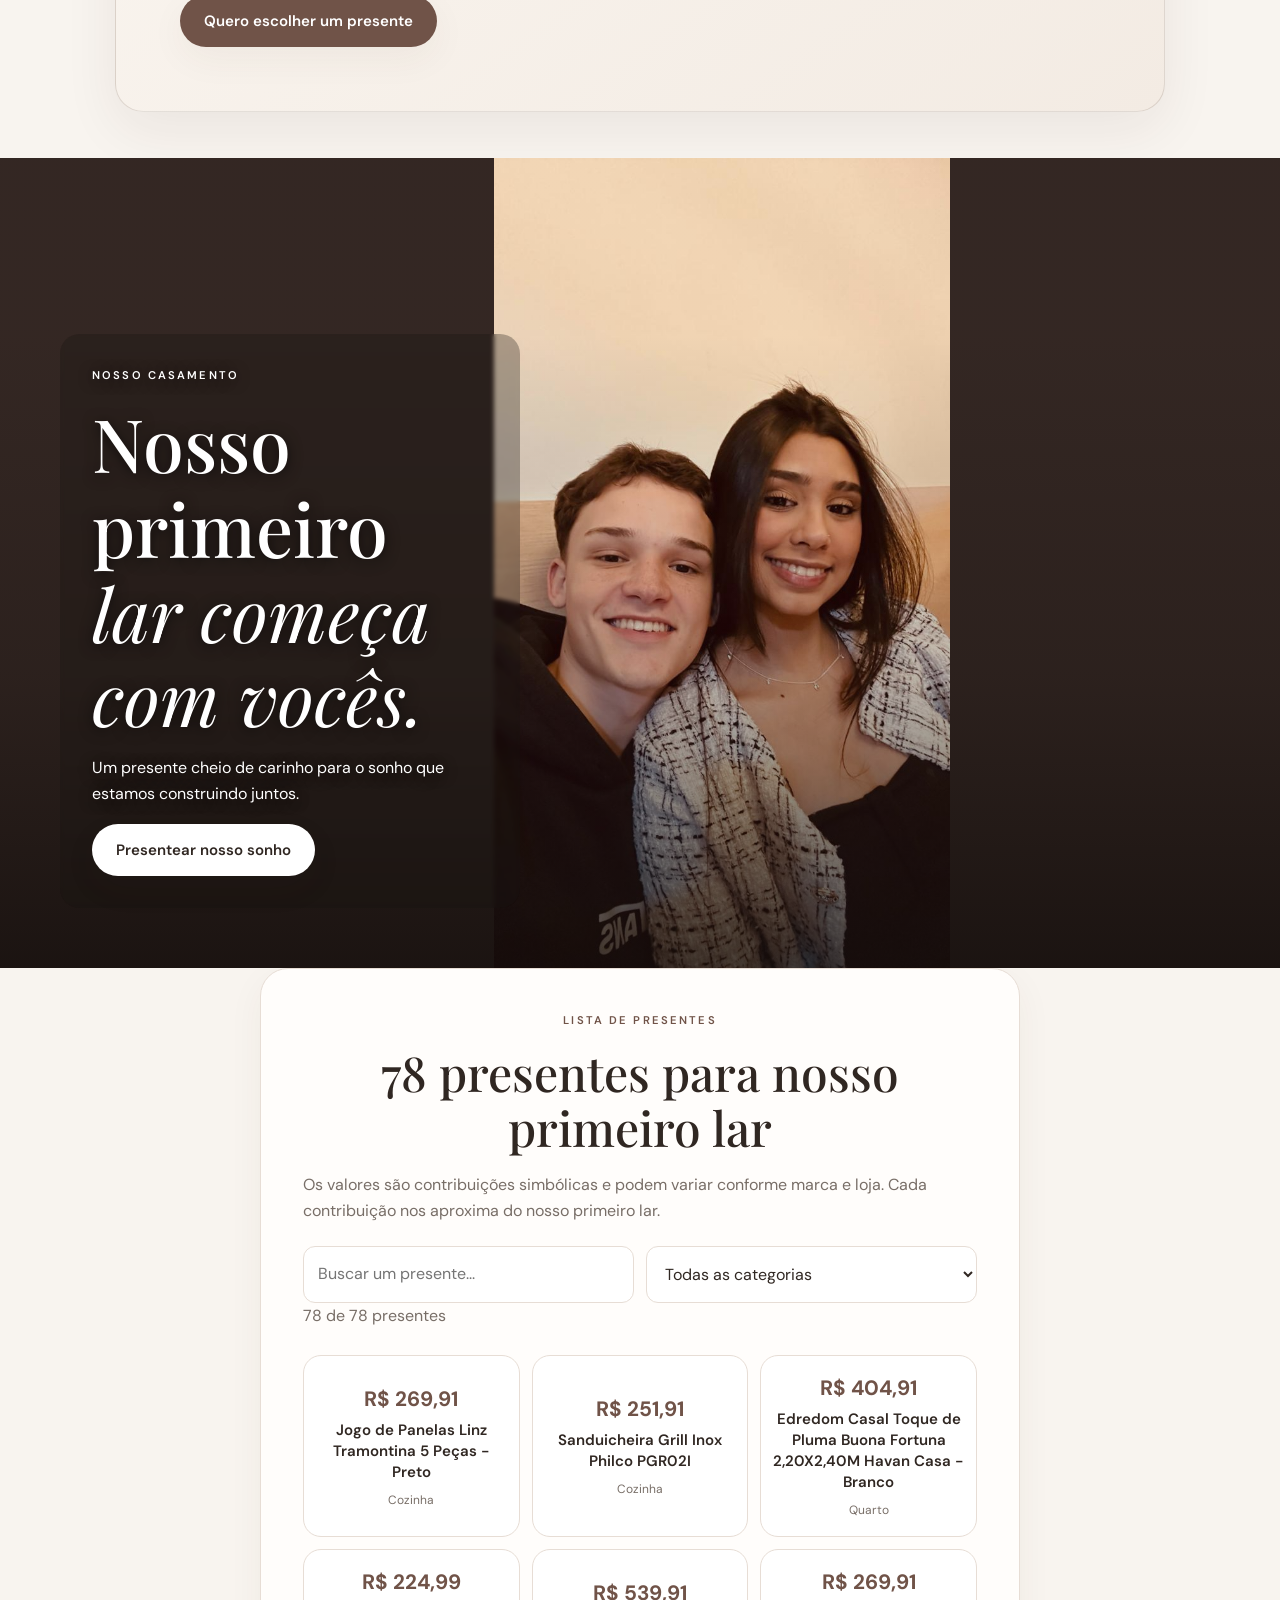
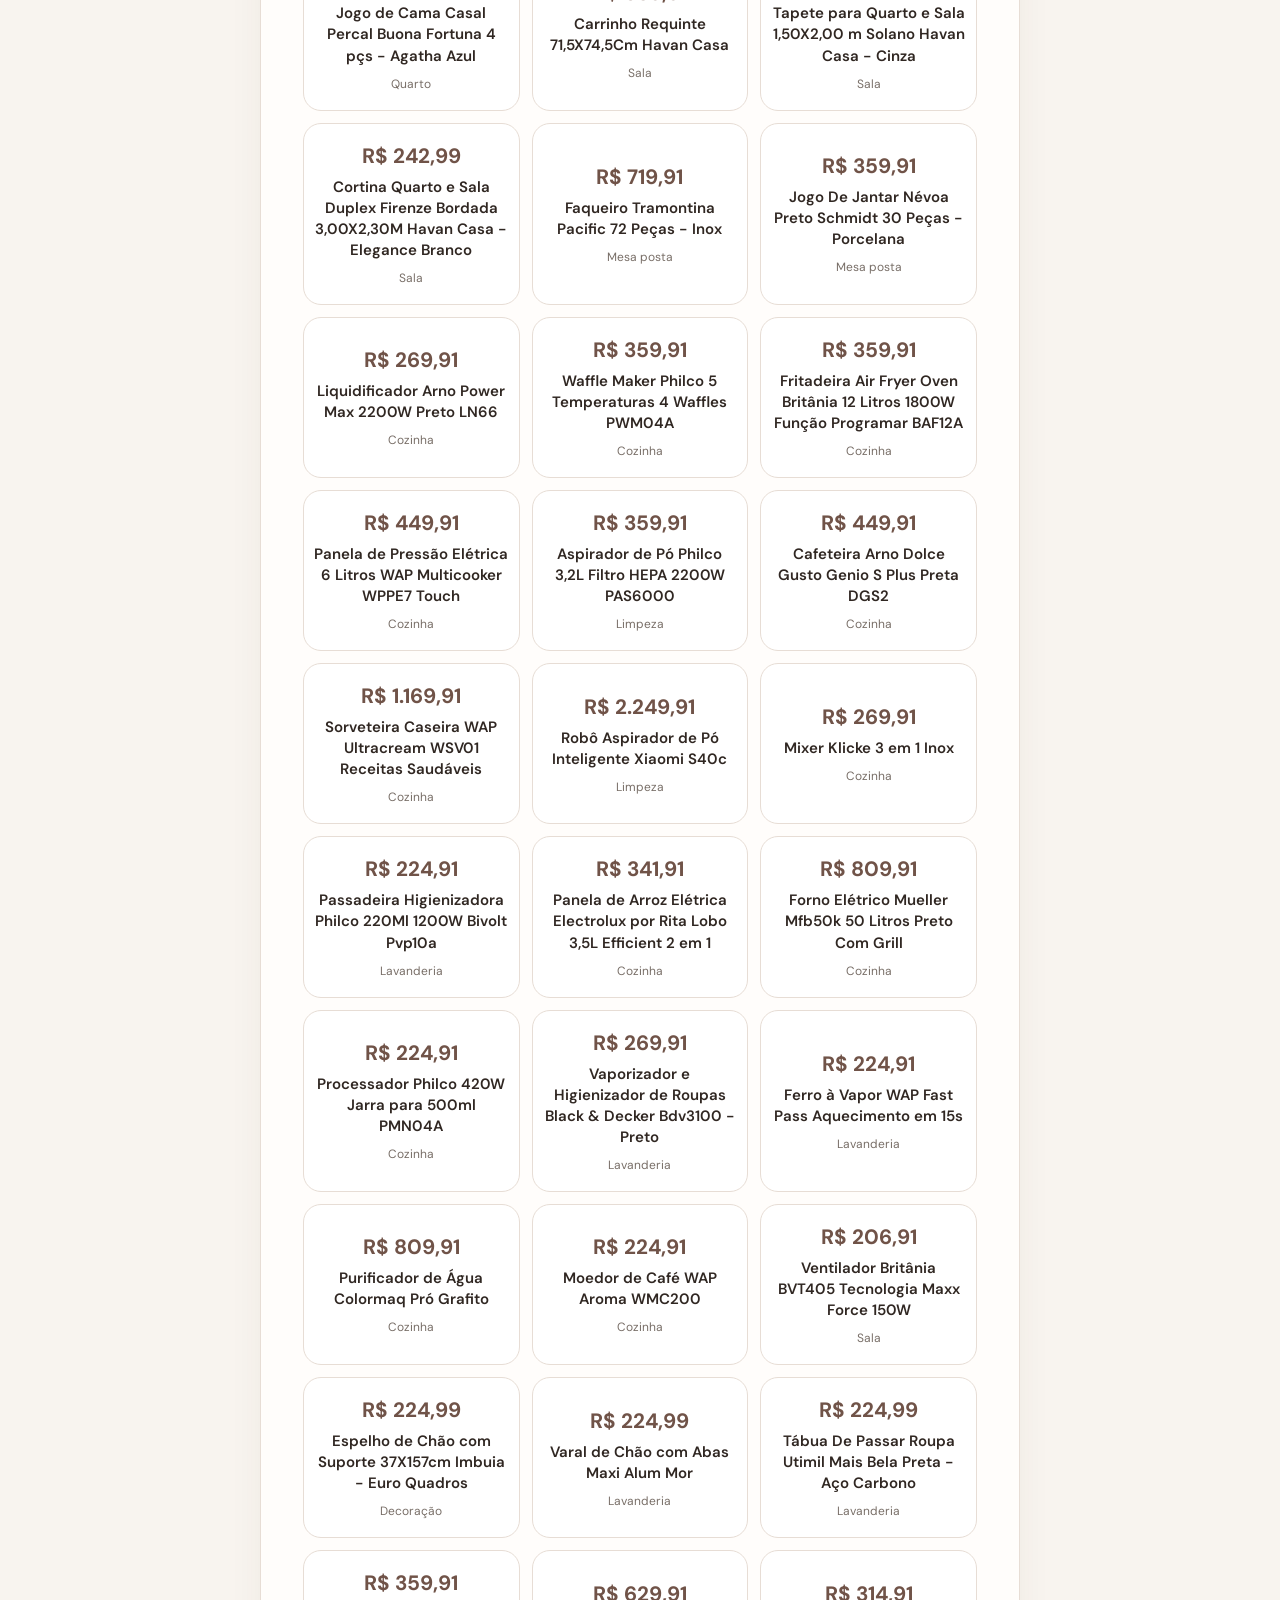
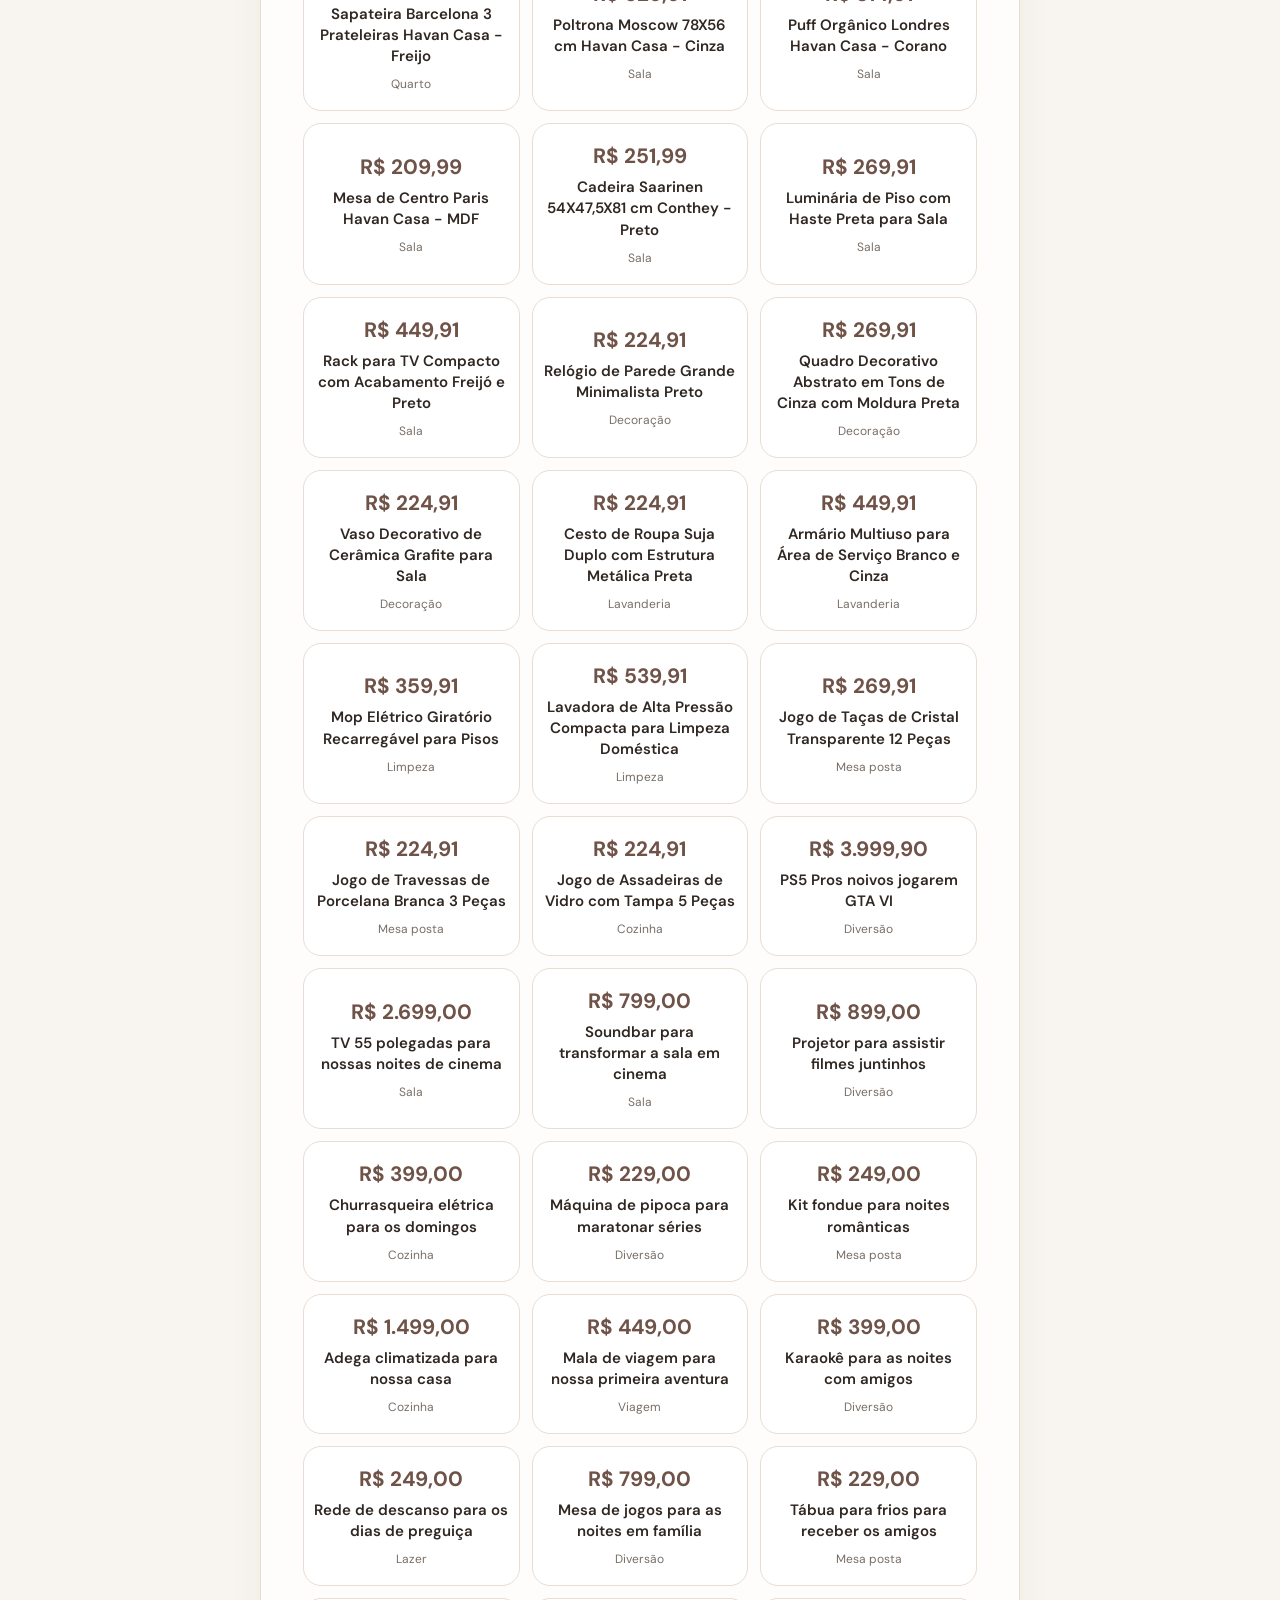
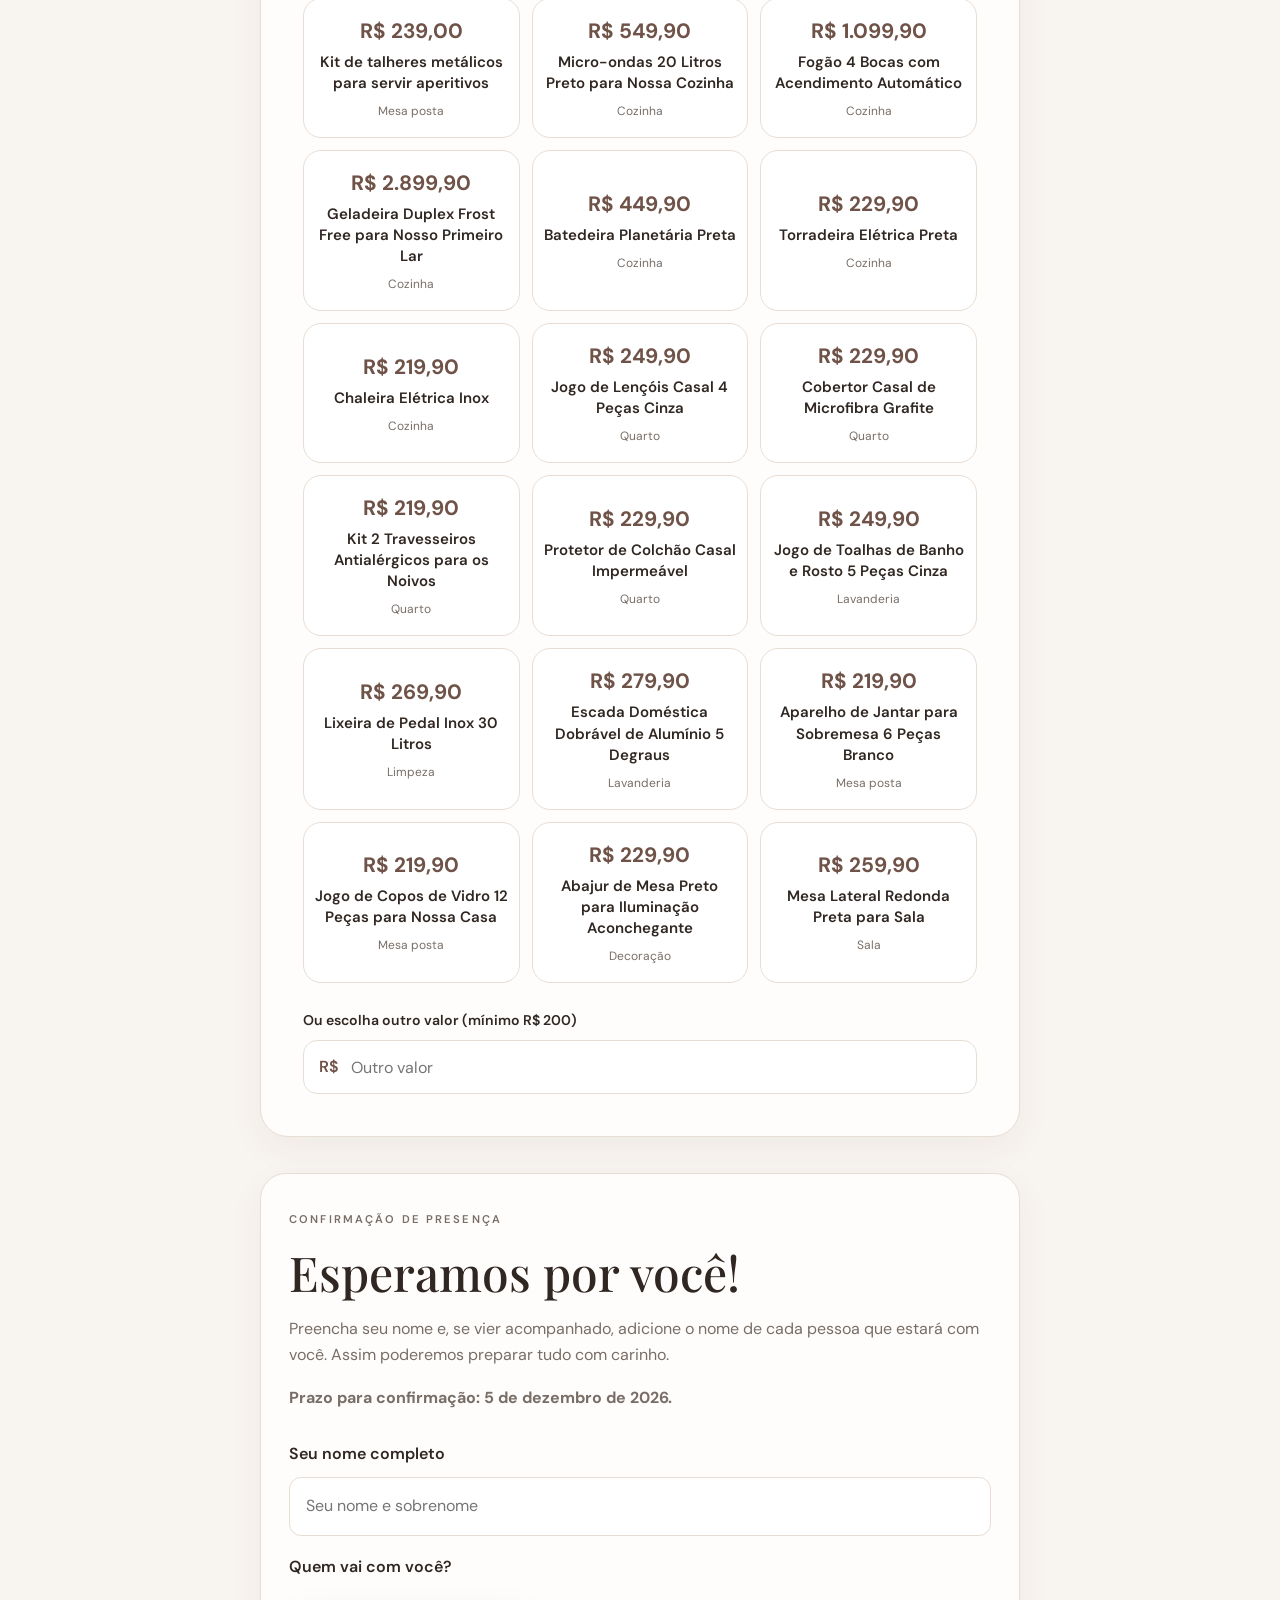
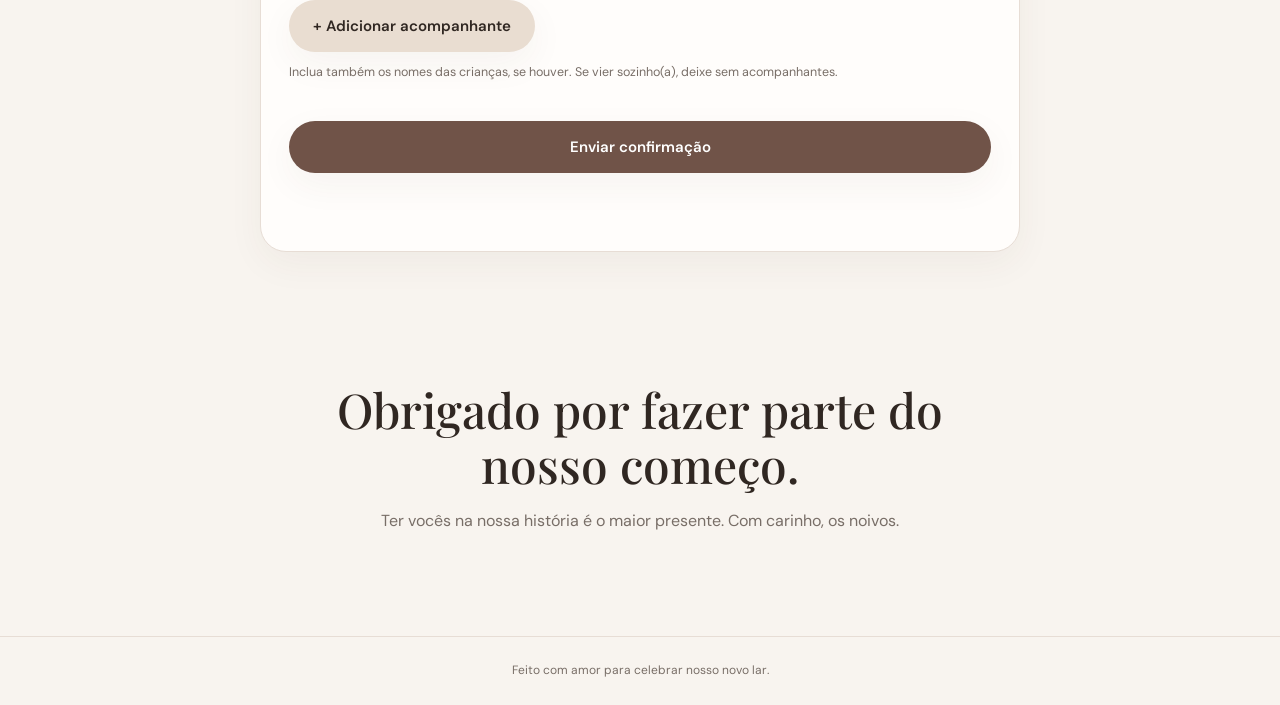
==== commit f9ca04c3: "Mostrar prazo de confirmação até 5 de dezembro" ====
--- a/index.html
+++ b/index.html
@@ -2,7 +2,7 @@
 <html lang="pt-BR"><head><meta charset="utf-8"><meta name="viewport" content="width=device-width,initial-scale=1"><meta name="theme-color" content="#f8f4ef"><title>Nosso primeiro lar</title><link rel="stylesheet" href="style.css?v=rsvp-prazo-20261123"></head>
 <body data-kind="geral">
 
-<main><section class="section rsvp-intro" aria-labelledby="rsvp-intro-title"><p class="eyebrow">REBECA &amp; MATEUS · NOSSO CASAMENTO</p><h2 id="rsvp-intro-title">Você faz parte da nossa história!</h2><p>Será uma alegria imensa ter você conosco nesse dia tão especial. Para organizarmos tudo com carinho, pedimos que confirme sua presença e informe quem irá acompanhar você.</p><p class="rsvp-deadline"><strong>Confirme sua presença até 20 de dezembro de 2026.</strong></p><a class="button" href="#confirmar-presenca">Confirmar minha presença</a><p class="small muted">A confirmação é independente da lista de presentes.</p></section>
+<main><section class="section rsvp-intro" aria-labelledby="rsvp-intro-title"><p class="eyebrow">REBECA &amp; MATEUS · NOSSO CASAMENTO</p><h2 id="rsvp-intro-title">Você faz parte da nossa história!</h2><p>Será uma alegria imensa ter você conosco nesse dia tão especial. Para organizarmos tudo com carinho, pedimos que confirme sua presença e informe quem irá acompanhar você.</p><p class="rsvp-deadline"><strong>Confirme sua presença até 5 de dezembro de 2026.</strong></p><a class="button" href="#confirmar-presenca">Confirmar minha presença</a><p class="small muted">A confirmação é independente da lista de presentes.</p></section>
 <section id="como-funciona" class="section how-section" aria-labelledby="how-title"><p class="eyebrow">UM PRESENTE CHEIO DE SIGNIFICADO</p><h2 id="how-title">Como funciona nossa lista de presentes?</h2><p class="how-lead">Criamos esta lista com muito carinho para quem deseja fazer parte do início da nossa vida a dois. Aqui, cada presente representa uma contribuição para construirmos nosso primeiro lar e realizarmos nossos sonhos juntos.</p><div class="how-steps"><article class="how-step"><span class="how-number">01</span><h3>Escolha um presente</h3><p>Navegue pelas categorias e escolha o item que mais combina com você. Temos presentes para casa e até alguns pedidos divertidos dos noivos!</p></article><article class="how-step"><span class="how-number">02</span><h3>Contribua com o valor</h3><p>Os presentes são <strong>simbólicos</strong>: você não precisa comprar nem entregar o produto. Ao escolher um item, você contribui com o valor indicado, que será destinado aos nossos planos para o primeiro lar.</p></article><article class="how-step"><span class="how-number">03</span><h3>Escolha como pagar</h3><p>Você poderá pagar com <strong>Pix ou cartão</strong>, com opção de parcelamento em até 12 vezes. No cartão, os juros e as taxas aplicáveis serão apresentados antes da confirmação.</p></article><article class="how-step"><span class="how-number">04</span><h3>Faça parte da nossa história</h3><p>Seu carinho vai muito além de um presente. Cada contribuição nos ajuda a dar os primeiros passos dessa nova etapa juntos.</p></article></div><div class="how-note"><h3>Uma observação importante ♡</h3><p>Esta é uma <strong>lista de presentes virtuais e simbólicos</strong>. As imagens e os nomes dos produtos representam ideias de presentes; o pagamento é uma contribuição financeira aos noivos, não uma compra com entrega do produto. Se preferir, você também pode escolher um valor livre a partir de R$ 200.</p><p>O presente é opcional. Sua presença e seu carinho são o que realmente tornam esse momento especial para nós!</p></div><a class="button" href="#presentear">Quero escolher um presente</a></section>
 <header class="hero"><div class="hero-photo" aria-hidden="true"></div><div class="hero-content"><p class="eyebrow">NOSSO CASAMENTO</p><h1>Nosso primeiro<br><em>lar começa com vocês.</em></h1><p>Um presente cheio de carinho para o sonho que estamos construindo juntos.</p><a class="button" href="#presentear">Presentear nosso sonho</a></div></header>
 
@@ -17,5 +17,5 @@
 <p class="small muted" style="margin-top:12px">Pagamento protegido pela InfinitePay. No cartão, os juros e as taxas de parcelamento ficam a cargo do convidado e são informados antes da confirmação.</p>
 <p id="checkout-notice" class="error" role="status" aria-live="polite"></p>
 </div></section>
-<section id="confirmar-presenca" class="section rsvp-form-section" aria-labelledby="rsvp-title"><p class="eyebrow">CONFIRMAÇÃO DE PRESENÇA</p><h2 id="rsvp-title">Esperamos por você!</h2><p>Preencha seu nome e, se vier acompanhado, adicione o nome de cada pessoa que estará com você. Assim poderemos preparar tudo com carinho.</p><p class="rsvp-deadline"><strong>Prazo para confirmação: 20 de dezembro de 2026.</strong></p><form id="rsvp-form" class="rsvp-form"><label for="rsvp-name">Seu nome completo</label><input id="rsvp-name" name="name" type="text" autocomplete="name" maxlength="120" required placeholder="Seu nome e sobrenome"><label>Quem vai com você?</label><div id="rsvp-guests" class="rsvp-guests"></div><button id="rsvp-add" class="button secondary" type="button">+ Adicionar acompanhante</button><p class="small muted">Inclua também os nomes das crianças, se houver. Se vier sozinho(a), deixe sem acompanhantes.</p><button id="rsvp-submit" class="button full" type="submit">Enviar confirmação</button><p id="rsvp-feedback" class="rsvp-feedback" role="status" aria-live="polite"></p></form></section>
+<section id="confirmar-presenca" class="section rsvp-form-section" aria-labelledby="rsvp-title"><p class="eyebrow">CONFIRMAÇÃO DE PRESENÇA</p><h2 id="rsvp-title">Esperamos por você!</h2><p>Preencha seu nome e, se vier acompanhado, adicione o nome de cada pessoa que estará com você. Assim poderemos preparar tudo com carinho.</p><p class="rsvp-deadline"><strong>Prazo para confirmação: 5 de dezembro de 2026.</strong></p><form id="rsvp-form" class="rsvp-form"><label for="rsvp-name">Seu nome completo</label><input id="rsvp-name" name="name" type="text" autocomplete="name" maxlength="120" required placeholder="Seu nome e sobrenome"><label>Quem vai com você?</label><div id="rsvp-guests" class="rsvp-guests"></div><button id="rsvp-add" class="button secondary" type="button">+ Adicionar acompanhante</button><p class="small muted">Inclua também os nomes das crianças, se houver. Se vier sozinho(a), deixe sem acompanhantes.</p><button id="rsvp-submit" class="button full" type="submit">Enviar confirmação</button><p id="rsvp-feedback" class="rsvp-feedback" role="status" aria-live="polite"></p></form></section>
 <section class="closing section"><h2>Obrigado por fazer parte do nosso começo.</h2><p>Ter vocês na nossa história é o maior presente. Com carinho, os noivos.</p></section></main><footer>Feito com amor para celebrar nosso novo lar.</footer><script src="config.js"></script><script src="presentes.js?v=lista78-essenciais-20261121"></script><script src="checkout-main.js?v=3"></script><script src="rsvp.js?v=1"></script></body></html>
